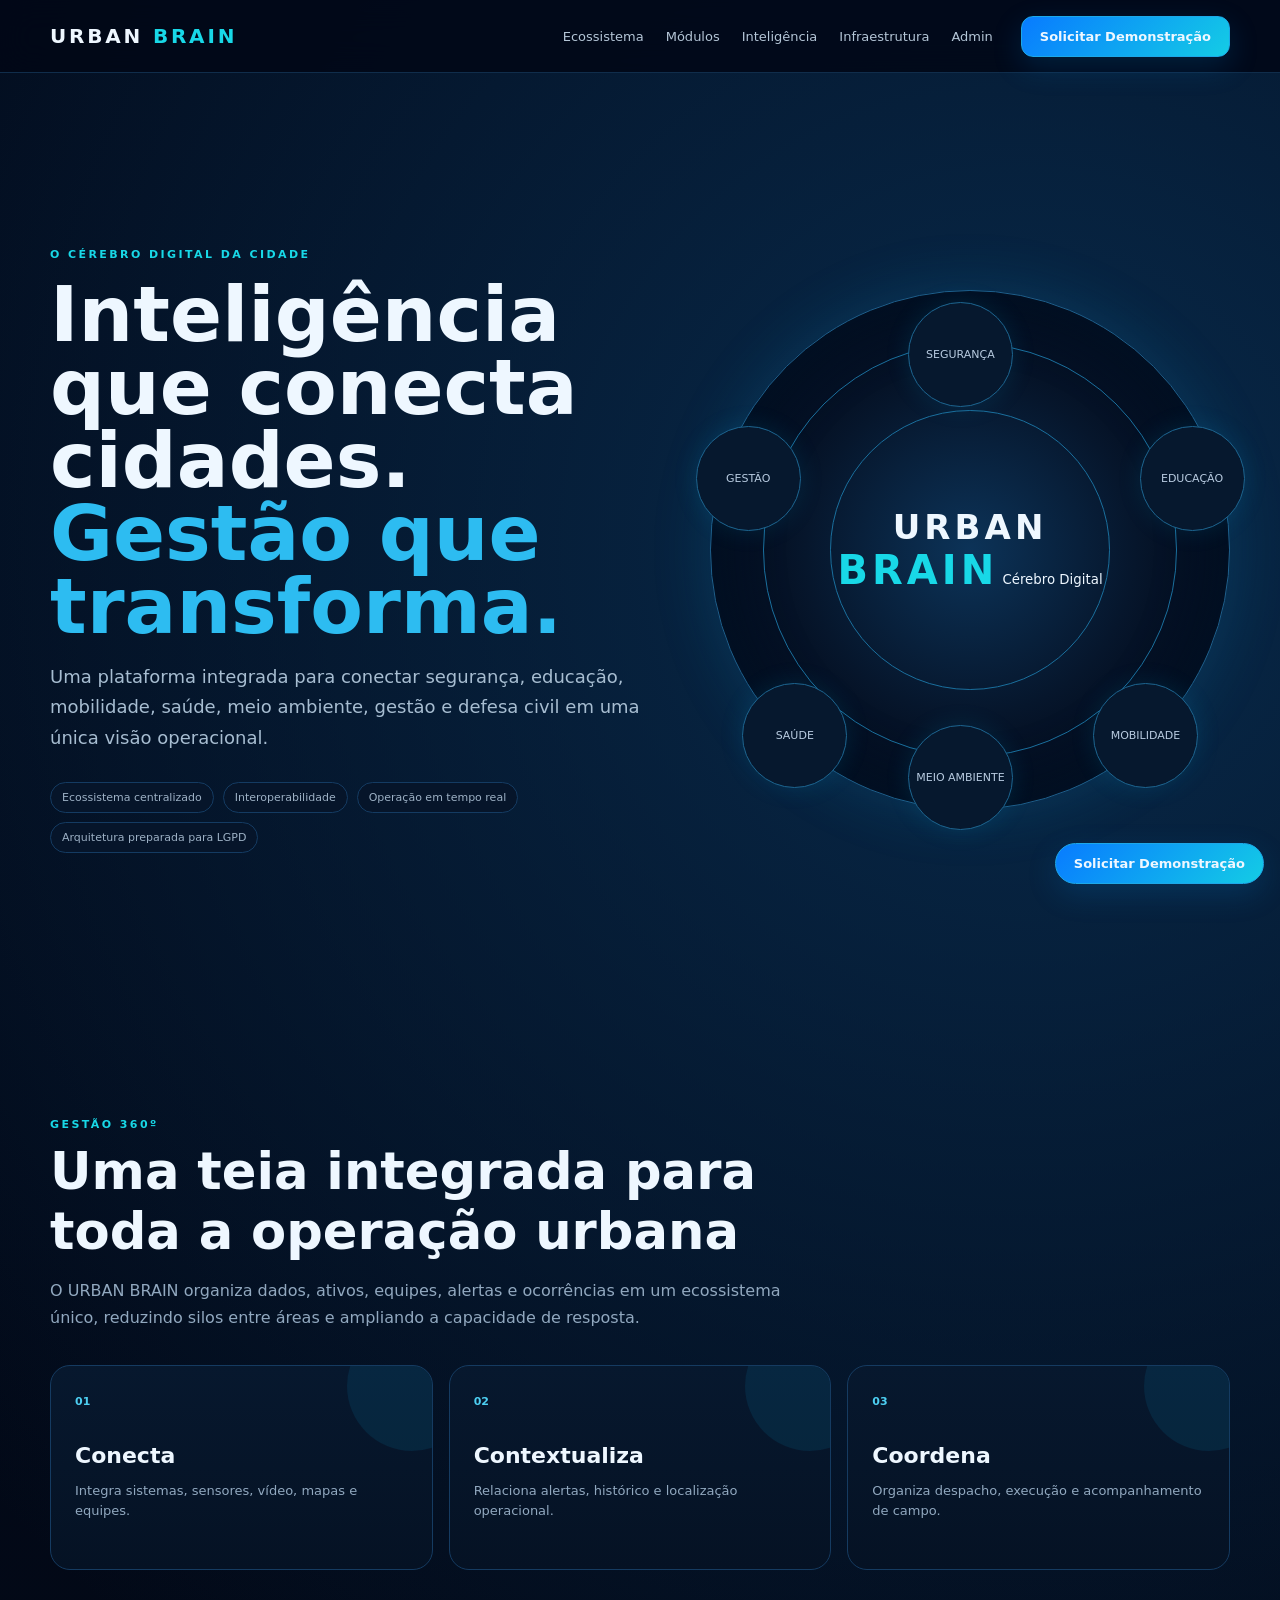
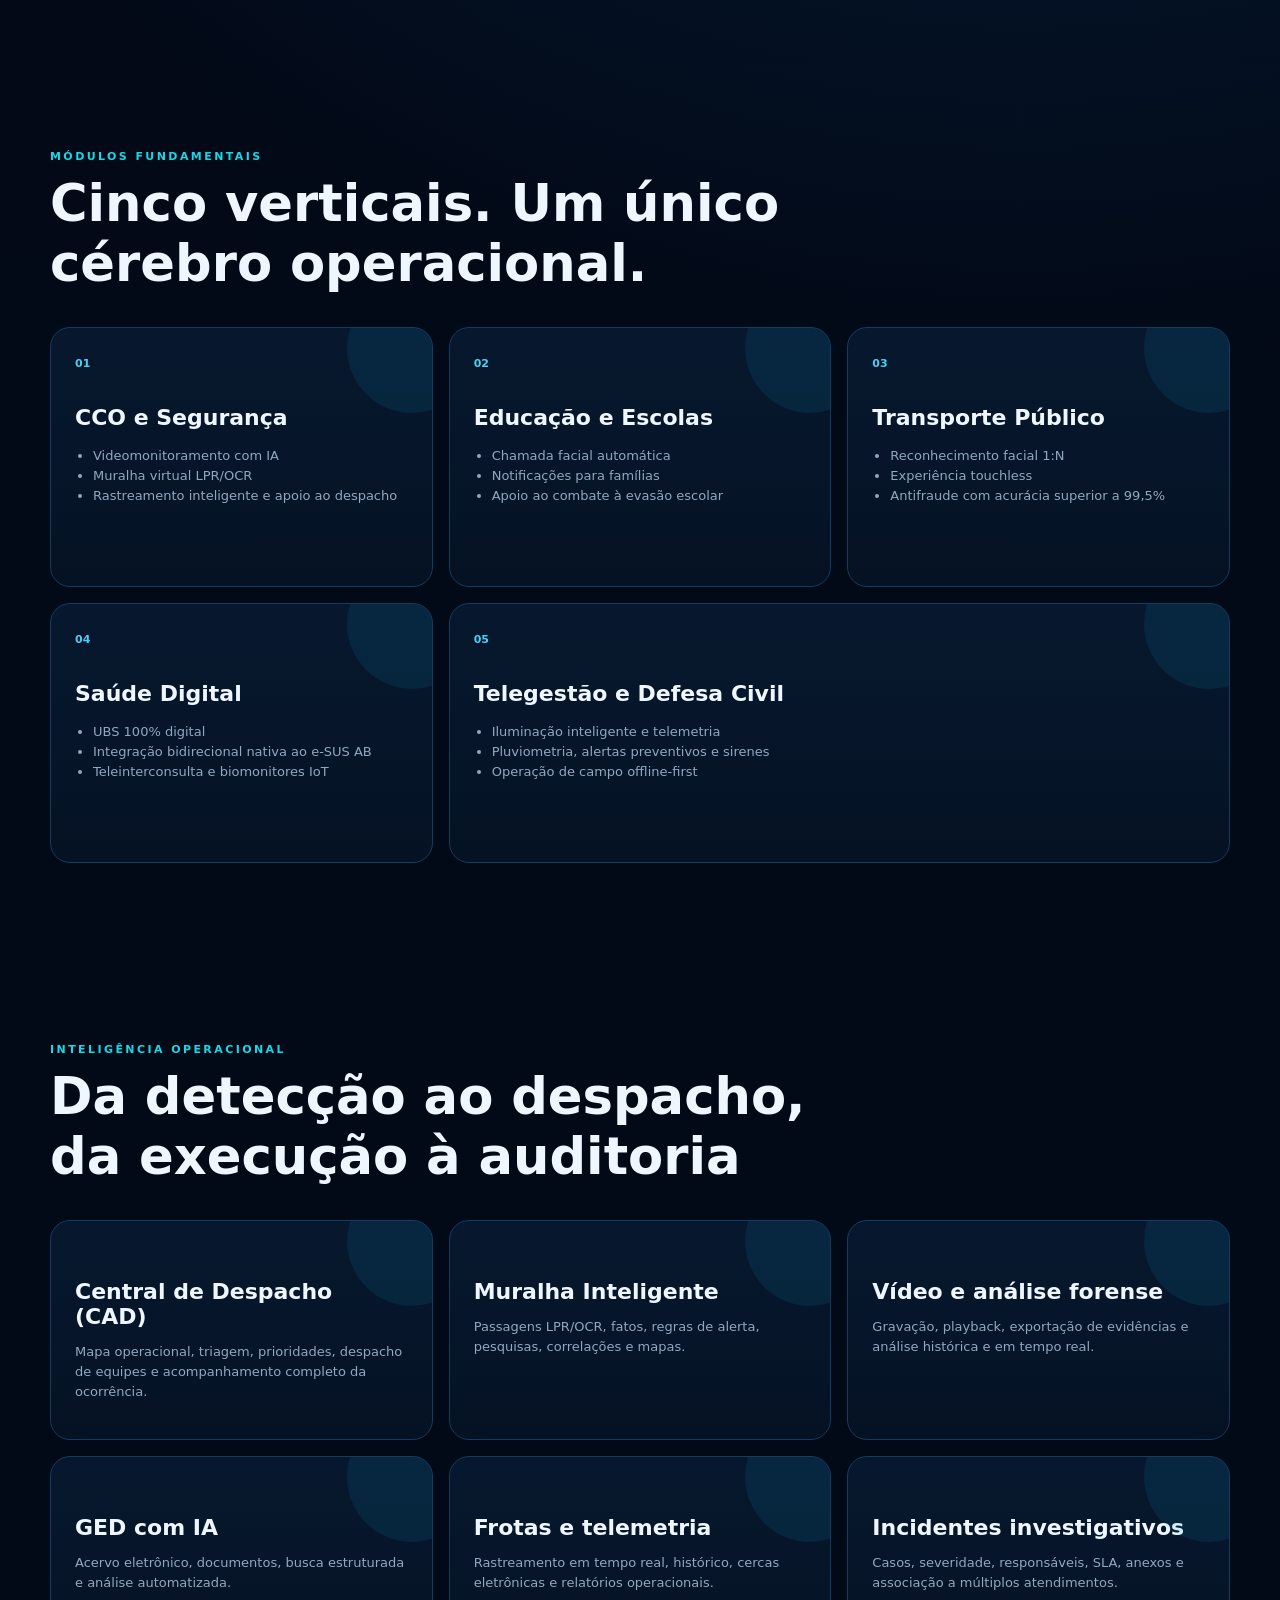
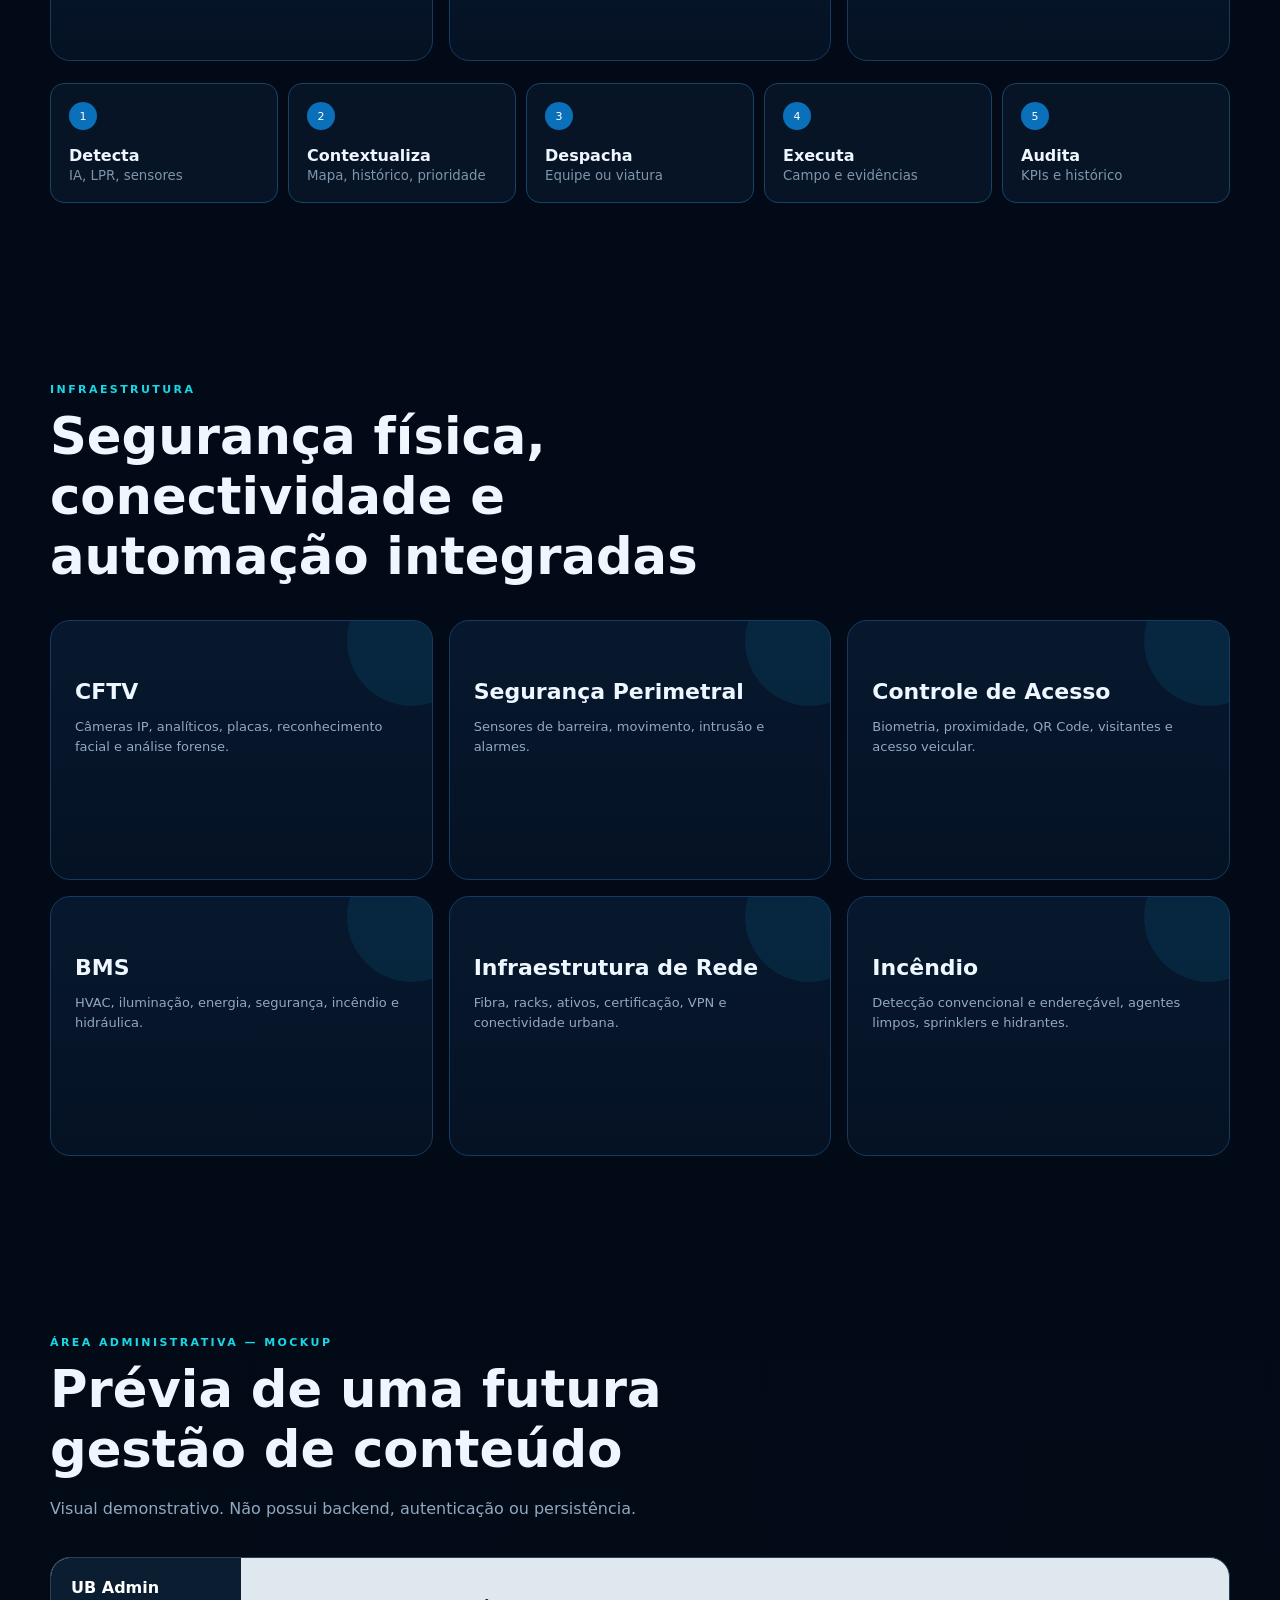
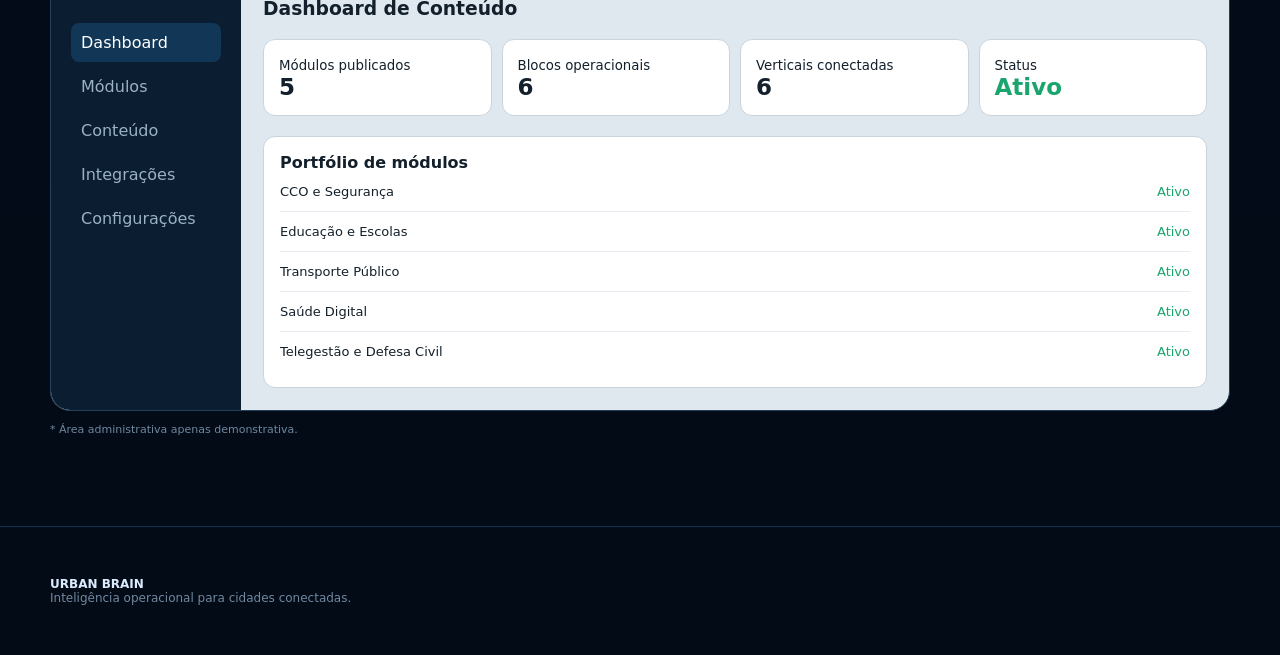
==== index.html @ 17bd0f85 "fix: publish URBAN BRAIN site entrypoint" ====
<!doctype html><html lang="pt-BR"><head><meta charset="utf-8"><meta name="viewport" content="width=device-width,initial-scale=1"><meta name="theme-color" content="#020817"><meta name="description" content="URBAN BRAIN — inteligência operacional para cidades conectadas."><title>URBAN BRAIN | O Cérebro Digital da Cidade</title><style>:root{--bg:#020817;--panel:#07162c;--line:#143b62;--text:#eef7ff;--muted:#91a8bf;--cyan:#18d8e7;--blue:#168cff;--green:#2bd29a;--purple:#9c6dff}*{box-sizing:border-box}html{scroll-behavior:smooth}body{margin:0;background:radial-gradient(circle at 80% 10%,#082a4b 0,transparent 28%),linear-gradient(#020817,#030b17);color:var(--text);font-family:Inter,system-ui,-apple-system,Segoe UI,Roboto,sans-serif}a{color:inherit;text-decoration:none}.wrap{width:min(1180px,calc(100% - 32px));margin:auto}.nav{position:sticky;top:0;z-index:20;backdrop-filter:blur(16px);background:#020817dd;border-bottom:1px solid #102d4b}.navin{height:72px;display:flex;align-items:center;gap:28px}.brand{font-weight:800;letter-spacing:.14em;font-size:20px}.brand b{color:var(--cyan)}nav{margin-left:auto;display:flex;gap:22px;font-size:13px;color:#b4c6d7}.cta{display:inline-flex;justify-content:center;align-items:center;border:1px solid #1da8e8;background:linear-gradient(135deg,#087bff,#14cce5);padding:12px 18px;border-radius:12px;font-weight:800;font-size:13px;box-shadow:0 10px 30px #067fd433}.hero{min-height:82vh;display:grid;grid-template-columns:1.08fr .92fr;gap:50px;align-items:center;padding:85px 0}.eyebrow{font-size:11px;letter-spacing:.22em;color:var(--cyan);font-weight:800}.hero h1{font-size:clamp(46px,6vw,78px);line-height:.95;margin:18px 0}.hero h1 span{display:block;color:#2dbcf1}.lead{font-size:18px;line-height:1.7;color:#a7bdd1;max-width:680px}.chips{display:flex;flex-wrap:wrap;gap:9px;margin-top:28px}.chips span{border:1px solid var(--line);background:#06152a;padding:8px 11px;border-radius:999px;font-size:11px;color:#9db1c5}.brain{position:relative;aspect-ratio:1;border:1px solid #1e608d;border-radius:50%;display:grid;place-items:center;background:radial-gradient(circle,#0c3358 0,#06162c 45%,#020817 70%);box-shadow:0 0 80px #0b7bc322 inset,0 0 60px #0e8ec233}.brain:before,.brain:after{content:"";position:absolute;border:1px solid #1a6f9d;border-radius:50%;inset:10%;animation:spin 18s linear infinite}.brain:after{inset:23%;animation-direction:reverse;animation-duration:11s}.core{text-align:center;z-index:2}.core strong{display:block;font-size:34px;letter-spacing:.12em}.core b{font-size:40px;color:var(--cyan);letter-spacing:.1em}.node{position:absolute;width:105px;height:105px;border-radius:50%;display:grid;place-items:center;text-align:center;border:1px solid #1d6590;background:#06182e;font-size:11px;color:#b8cbe0;box-shadow:0 0 24px #0ca8e322}.n1{top:2%;left:38%}.n2{right:-3%;top:26%}.n3{right:6%;bottom:4%}.n4{left:6%;bottom:4%}.n5{left:-3%;top:26%}.n6{left:38%;bottom:-4%}@keyframes spin{to{transform:rotate(360deg)}}section{padding:90px 0}.head{max-width:760px;margin-bottom:34px}.head h2{font-size:clamp(34px,4vw,52px);margin:10px 0 12px}.head p{color:var(--muted);line-height:1.7}.grid{display:grid;gap:16px}.mods{grid-template-columns:repeat(3,1fr)}.card{background:linear-gradient(180deg,#07182e,#051224);border:1px solid #153b61;border-radius:20px;padding:24px;min-height:260px;position:relative;overflow:hidden}.card:before{content:"";position:absolute;width:130px;height:130px;border-radius:50%;background:#0d9fd51d;right:-45px;top:-45px}.num{font-size:11px;color:#4dcff2;font-weight:800}.card h3{font-size:22px;margin:34px 0 10px}.card p,.card li{color:#91a8bf;line-height:1.55;font-size:13px}.card ul{padding-left:18px}.wide{grid-column:span 2}.ops{grid-template-columns:repeat(3,1fr)}.ops .card{min-height:205px}.flow{margin-top:22px;display:grid;grid-template-columns:repeat(5,1fr);gap:10px}.step{padding:18px;border:1px solid #174365;border-radius:14px;background:#061426}.step span{display:inline-grid;place-items:center;width:28px;height:28px;border-radius:50%;background:#0b70ba;color:white;font-size:11px}.step b{display:block;margin-top:16px}.step small{color:#7f95aa}.infra{grid-template-columns:repeat(3,1fr)}.admin{border:1px solid #24405a;background:#dfe8ef;color:#13202b;border-radius:20px;overflow:hidden;display:grid;grid-template-columns:190px 1fr;min-height:420px}.side{background:#0b1e31;color:#9bb1c4;padding:20px}.side strong{color:white;display:block;margin-bottom:26px}.side div{padding:10px;border-radius:8px;margin:5px 0}.side div:first-of-type{background:#123655;color:white}.dash{padding:22px}.stats{display:grid;grid-template-columns:repeat(4,1fr);gap:10px;margin:20px 0}.stat{background:white;border:1px solid #c8d4de;border-radius:12px;padding:15px}.stat b{font-size:23px;display:block}.table{background:white;border:1px solid #c8d4de;border-radius:12px;padding:16px}.row{display:grid;grid-template-columns:1fr auto;padding:12px 0;border-bottom:1px solid #e5ebf0;font-size:13px}.row:last-child{border:0}.status{color:#1ba56e}.foot{padding:50px 0;border-top:1px solid #12314e;color:#7188a0;font-size:12px}.foot strong{color:#dcecff}.float{position:fixed;right:16px;bottom:16px;z-index:30}.float.cta{border-radius:999px}.note{font-size:11px;color:#70889f;margin-top:12px}@media(max-width:900px){nav{display:none}.hero{grid-template-columns:1fr;padding-top:55px}.brain{max-width:620px;margin:auto}.mods,.ops,.infra{grid-template-columns:1fr 1fr}.flow{grid-template-columns:1fr}.admin{grid-template-columns:1fr}.side{display:none}.stats{grid-template-columns:1fr 1fr}}@media(max-width:620px){.navin>.cta{display:none}.hero h1{font-size:46px}.brain{transform:scale(.92)}.mods,.ops,.infra{grid-template-columns:1fr}.wide{grid-column:auto}.stats{grid-template-columns:1fr}.float{left:14px;right:14px}.float.cta{border-radius:12px}.n1,.n6{left:36%}}</style></head><body><header class="nav"><div class="wrap navin"><a class="brand" href="#inicio">URBAN <b>BRAIN</b></a><nav><a href="#ecossistema">Ecossistema</a><a href="#modulos">Módulos</a><a href="#operacao">Inteligência</a><a href="#infra">Infraestrutura</a><a href="#admin">Admin</a></nav><a class="cta" href="https://wa.me/5511986662944?text=Ol%C3%A1%21%20Gostaria%20de%20solicitar%20uma%20demonstra%C3%A7%C3%A3o%20do%20URBAN%20BRAIN." target="_blank" rel="noopener">Solicitar Demonstração</a></div></header><main><section id="inicio"><div class="wrap hero"><div><div class="eyebrow">O CÉREBRO DIGITAL DA CIDADE</div><h1>Inteligência que conecta cidades.<span>Gestão que transforma.</span></h1><p class="lead">Uma plataforma integrada para conectar segurança, educação, mobilidade, saúde, meio ambiente, gestão e defesa civil em uma única visão operacional.</p><div class="chips"><span>Ecossistema centralizado</span><span>Interoperabilidade</span><span>Operação em tempo real</span><span>Arquitetura preparada para LGPD</span></div></div><div class="brain"><div class="node n1">SEGURANÇA</div><div class="node n2">EDUCAÇÃO</div><div class="node n3">MOBILIDADE</div><div class="node n4">SAÚDE</div><div class="node n5">GESTÃO</div><div class="node n6">MEIO AMBIENTE</div><div class="core"><strong>URBAN</strong><b>BRAIN</b><small> Cérebro Digital</small></div></div></div></section><section id="ecossistema"><div class="wrap"><div class="head"><div class="eyebrow">GESTÃO 360º</div><h2>Uma teia integrada para toda a operação urbana</h2><p>O URBAN BRAIN organiza dados, ativos, equipes, alertas e ocorrências em um ecossistema único, reduzindo silos entre áreas e ampliando a capacidade de resposta.</p></div><div class="grid ops"><div class="card"><span class="num">01</span><h3>Conecta</h3><p>Integra sistemas, sensores, vídeo, mapas e equipes.</p></div><div class="card"><span class="num">02</span><h3>Contextualiza</h3><p>Relaciona alertas, histórico e localização operacional.</p></div><div class="card"><span class="num">03</span><h3>Coordena</h3><p>Organiza despacho, execução e acompanhamento de campo.</p></div></div></div></section><section id="modulos"><div class="wrap"><div class="head"><div class="eyebrow">MÓDULOS FUNDAMENTAIS</div><h2>Cinco verticais. Um único cérebro operacional.</h2></div><div class="grid mods"><article class="card"><span class="num">01</span><h3>CCO e Segurança</h3><ul><li>Videomonitoramento com IA</li><li>Muralha virtual LPR/OCR</li><li>Rastreamento inteligente e apoio ao despacho</li></ul></article><article class="card"><span class="num">02</span><h3>Educação e Escolas</h3><ul><li>Chamada facial automática</li><li>Notificações para famílias</li><li>Apoio ao combate à evasão escolar</li></ul></article><article class="card"><span class="num">03</span><h3>Transporte Público</h3><ul><li>Reconhecimento facial 1:N</li><li>Experiência touchless</li><li>Antifraude com acurácia superior a 99,5%</li></ul></article><article class="card"><span class="num">04</span><h3>Saúde Digital</h3><ul><li>UBS 100% digital</li><li>Integração bidirecional nativa ao e-SUS AB</li><li>Teleinterconsulta e biomonitores IoT</li></ul></article><article class="card wide"><span class="num">05</span><h3>Telegestão e Defesa Civil</h3><ul><li>Iluminação inteligente e telemetria</li><li>Pluviometria, alertas preventivos e sirenes</li><li>Operação de campo offline-first</li></ul></article></div></div></section><section id="operacao"><div class="wrap"><div class="head"><div class="eyebrow">INTELIGÊNCIA OPERACIONAL</div><h2>Da detecção ao despacho, da execução à auditoria</h2></div><div class="grid ops"><div class="card"><h3>Central de Despacho (CAD)</h3><p>Mapa operacional, triagem, prioridades, despacho de equipes e acompanhamento completo da ocorrência.</p></div><div class="card"><h3>Muralha Inteligente</h3><p>Passagens LPR/OCR, fatos, regras de alerta, pesquisas, correlações e mapas.</p></div><div class="card"><h3>Vídeo e análise forense</h3><p>Gravação, playback, exportação de evidências e análise histórica e em tempo real.</p></div><div class="card"><h3>GED com IA</h3><p>Acervo eletrônico, documentos, busca estruturada e análise automatizada.</p></div><div class="card"><h3>Frotas e telemetria</h3><p>Rastreamento em tempo real, histórico, cercas eletrônicas e relatórios operacionais.</p></div><div class="card"><h3>Incidentes investigativos</h3><p>Casos, severidade, responsáveis, SLA, anexos e associação a múltiplos atendimentos.</p></div></div><div class="flow"><div class="step"><span>1</span><b>Detecta</b><small>IA, LPR, sensores</small></div><div class="step"><span>2</span><b>Contextualiza</b><small>Mapa, histórico, prioridade</small></div><div class="step"><span>3</span><b>Despacha</b><small>Equipe ou viatura</small></div><div class="step"><span>4</span><b>Executa</b><small>Campo e evidências</small></div><div class="step"><span>5</span><b>Audita</b><small>KPIs e histórico</small></div></div></div></section><section id="infra"><div class="wrap"><div class="head"><div class="eyebrow">INFRAESTRUTURA</div><h2>Segurança física, conectividade e automação integradas</h2></div><div class="grid infra"><div class="card"><h3>CFTV</h3><p>Câmeras IP, analíticos, placas, reconhecimento facial e análise forense.</p></div><div class="card"><h3>Segurança Perimetral</h3><p>Sensores de barreira, movimento, intrusão e alarmes.</p></div><div class="card"><h3>Controle de Acesso</h3><p>Biometria, proximidade, QR Code, visitantes e acesso veicular.</p></div><div class="card"><h3>BMS</h3><p>HVAC, iluminação, energia, segurança, incêndio e hidráulica.</p></div><div class="card"><h3>Infraestrutura de Rede</h3><p>Fibra, racks, ativos, certificação, VPN e conectividade urbana.</p></div><div class="card"><h3>Incêndio</h3><p>Detecção convencional e endereçável, agentes limpos, sprinklers e hidrantes.</p></div></div></div></section><section id="admin"><div class="wrap"><div class="head"><div class="eyebrow">ÁREA ADMINISTRATIVA — MOCKUP</div><h2>Prévia de uma futura gestão de conteúdo</h2><p>Visual demonstrativo. Não possui backend, autenticação ou persistência.</p></div><div class="admin"><aside class="side"><strong>UB Admin</strong><div>Dashboard</div><div>Módulos</div><div>Conteúdo</div><div>Integrações</div><div>Configurações</div></aside><div class="dash"><h3>Dashboard de Conteúdo</h3><div class="stats"><div class="stat"><small>Módulos publicados</small><b>5</b></div><div class="stat"><small>Blocos operacionais</small><b>6</b></div><div class="stat"><small>Verticais conectadas</small><b>6</b></div><div class="stat"><small>Status</small><b class="status">Ativo</b></div></div><div class="table"><strong>Portfólio de módulos</strong><div class="row"><span>CCO e Segurança</span><span class="status">Ativo</span></div><div class="row"><span>Educação e Escolas</span><span class="status">Ativo</span></div><div class="row"><span>Transporte Público</span><span class="status">Ativo</span></div><div class="row"><span>Saúde Digital</span><span class="status">Ativo</span></div><div class="row"><span>Telegestão e Defesa Civil</span><span class="status">Ativo</span></div></div></div></div><div class="note">* Área administrativa apenas demonstrativa.</div></div></section></main><footer class="foot"><div class="wrap"><strong>URBAN BRAIN</strong><br>Inteligência operacional para cidades conectadas.</div></footer><a class="cta float" href="https://wa.me/5511986662944?text=Ol%C3%A1%21%20Gostaria%20de%20solicitar%20uma%20demonstra%C3%A7%C3%A3o%20do%20URBAN%20BRAIN." target="_blank" rel="noopener">Solicitar Demonstração</a></body></html>
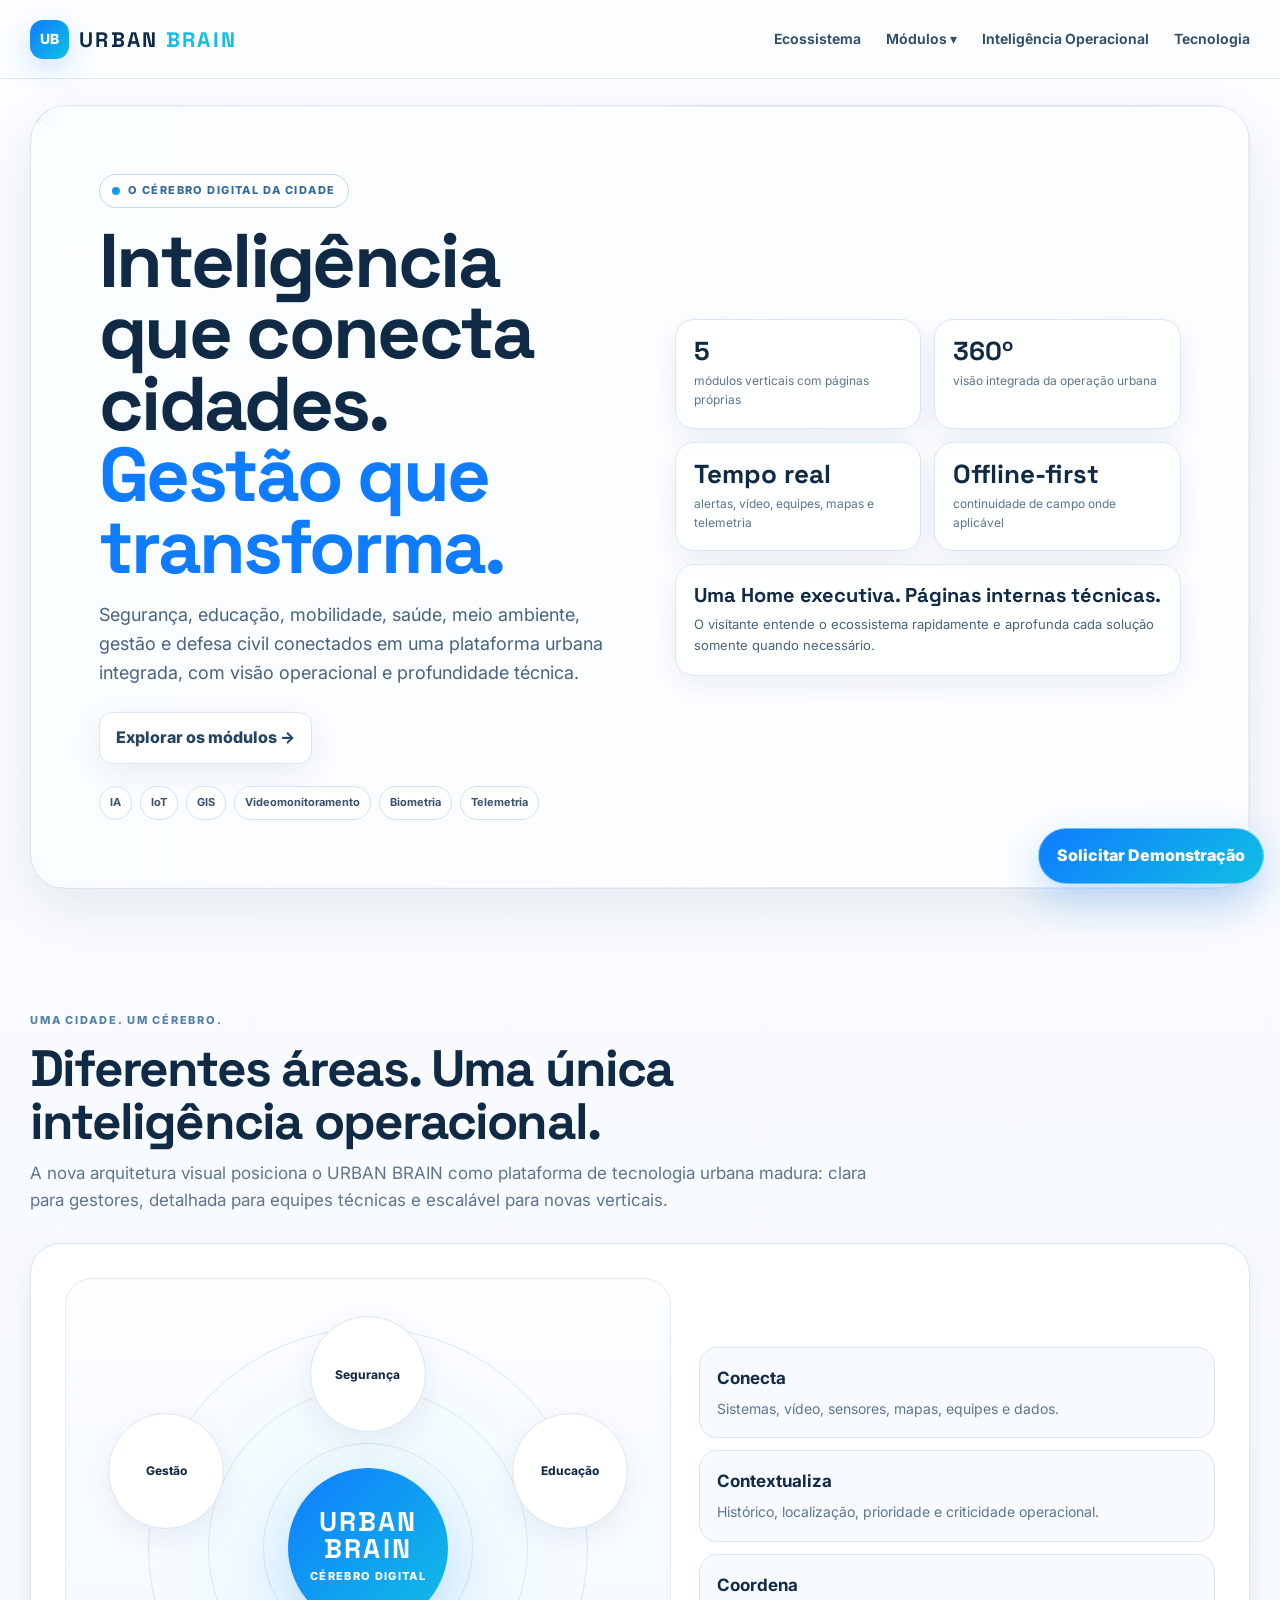
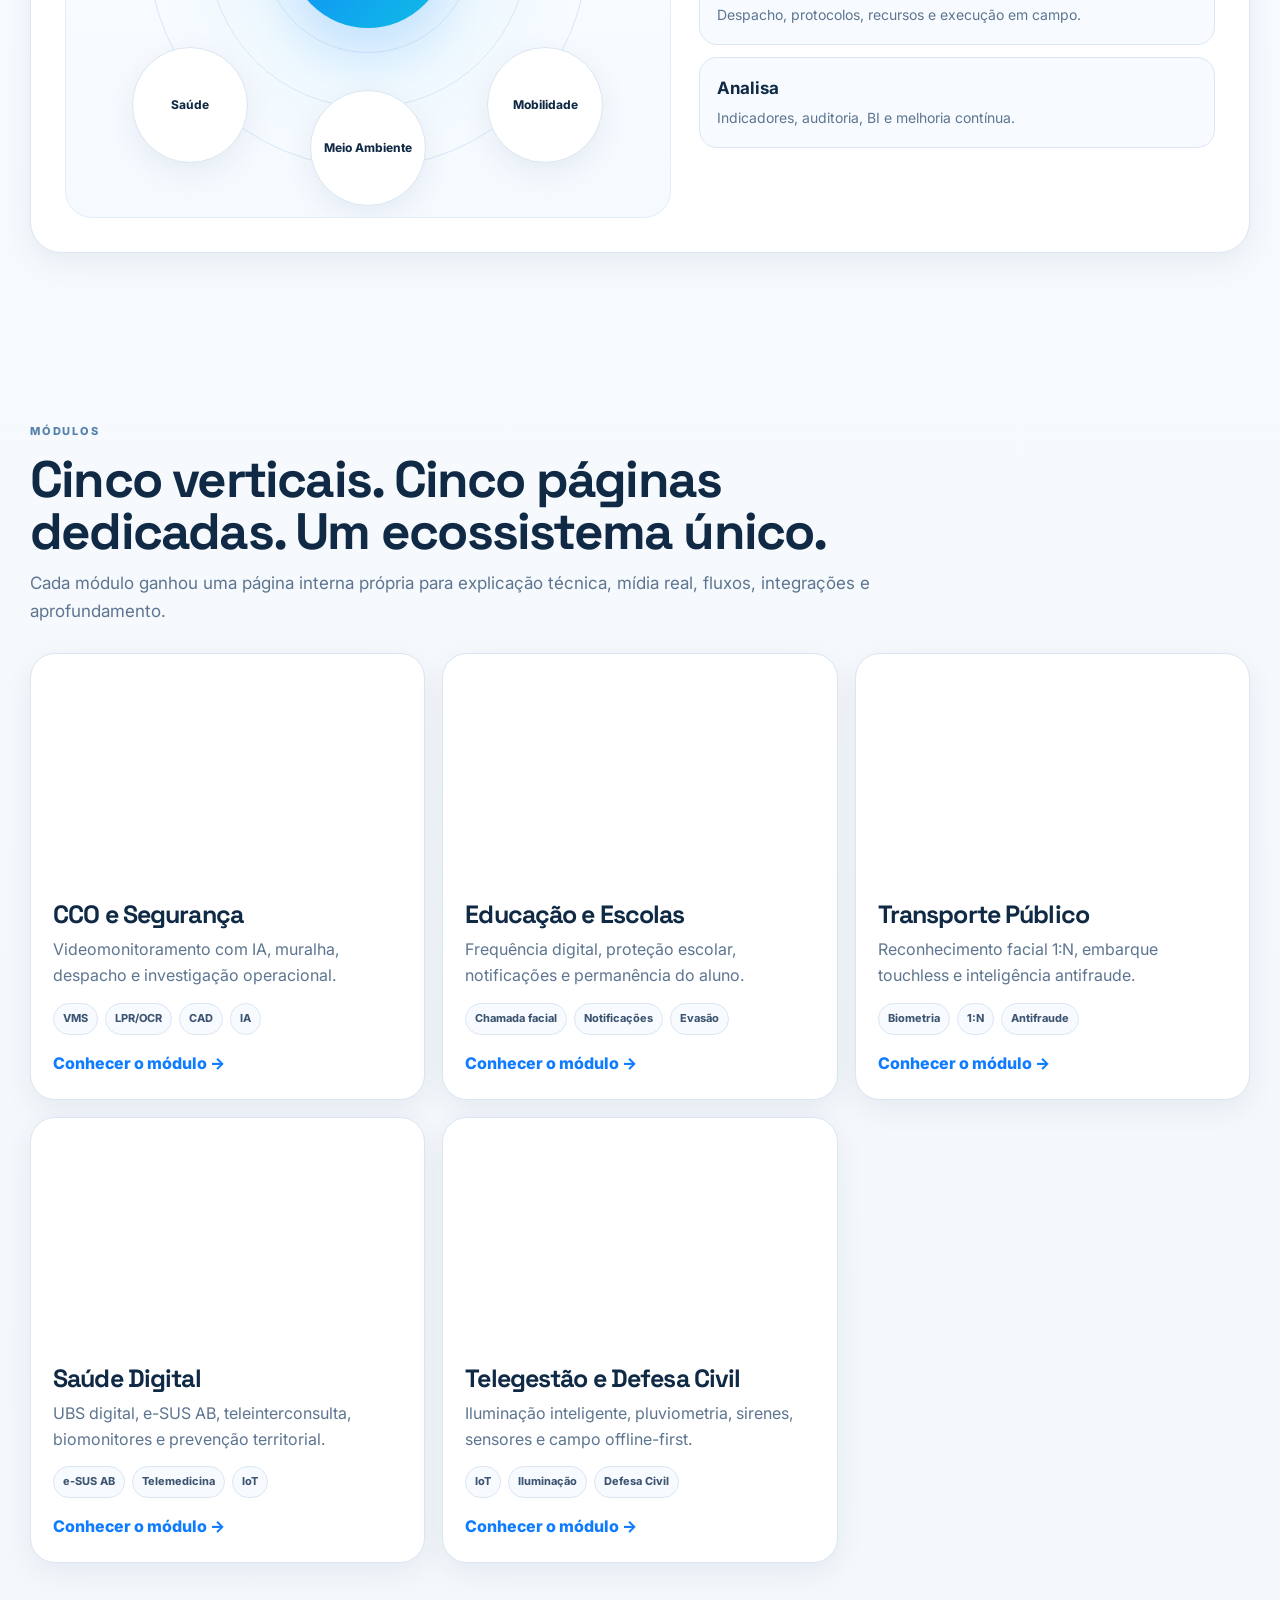
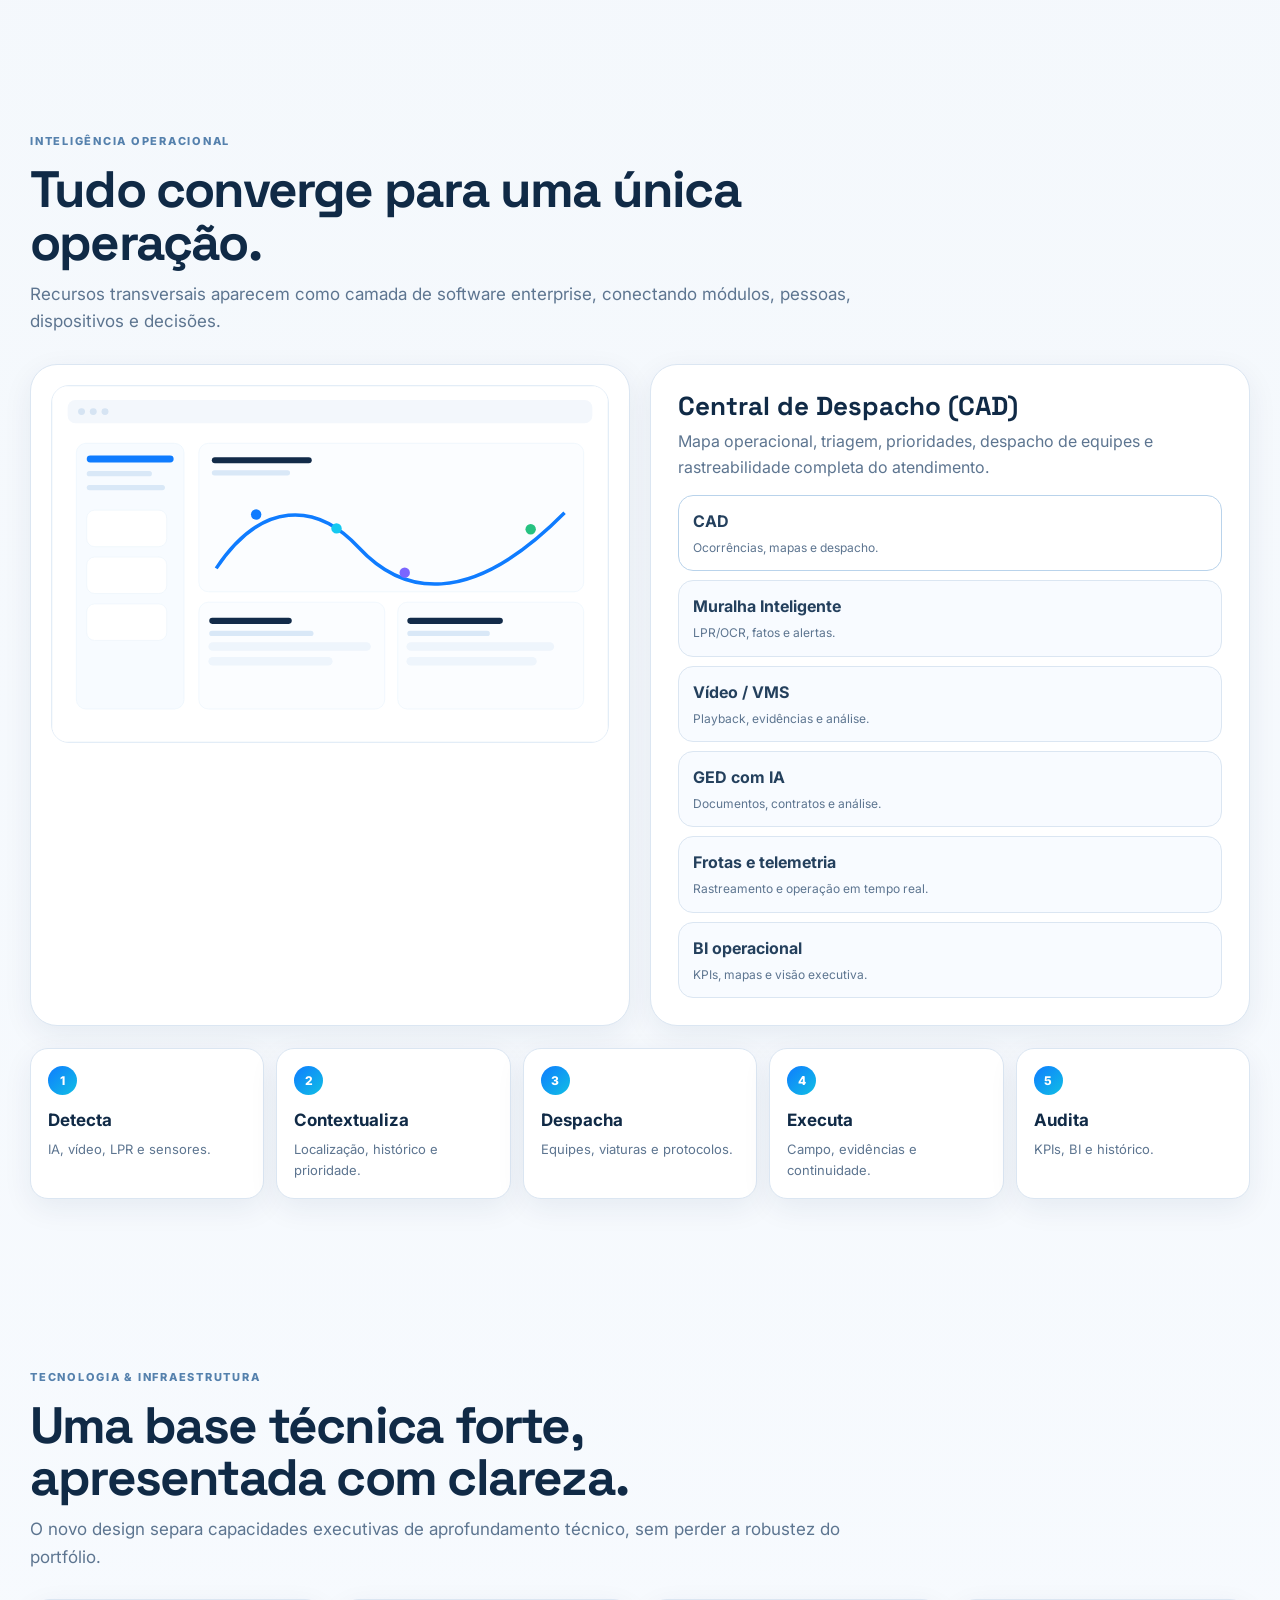
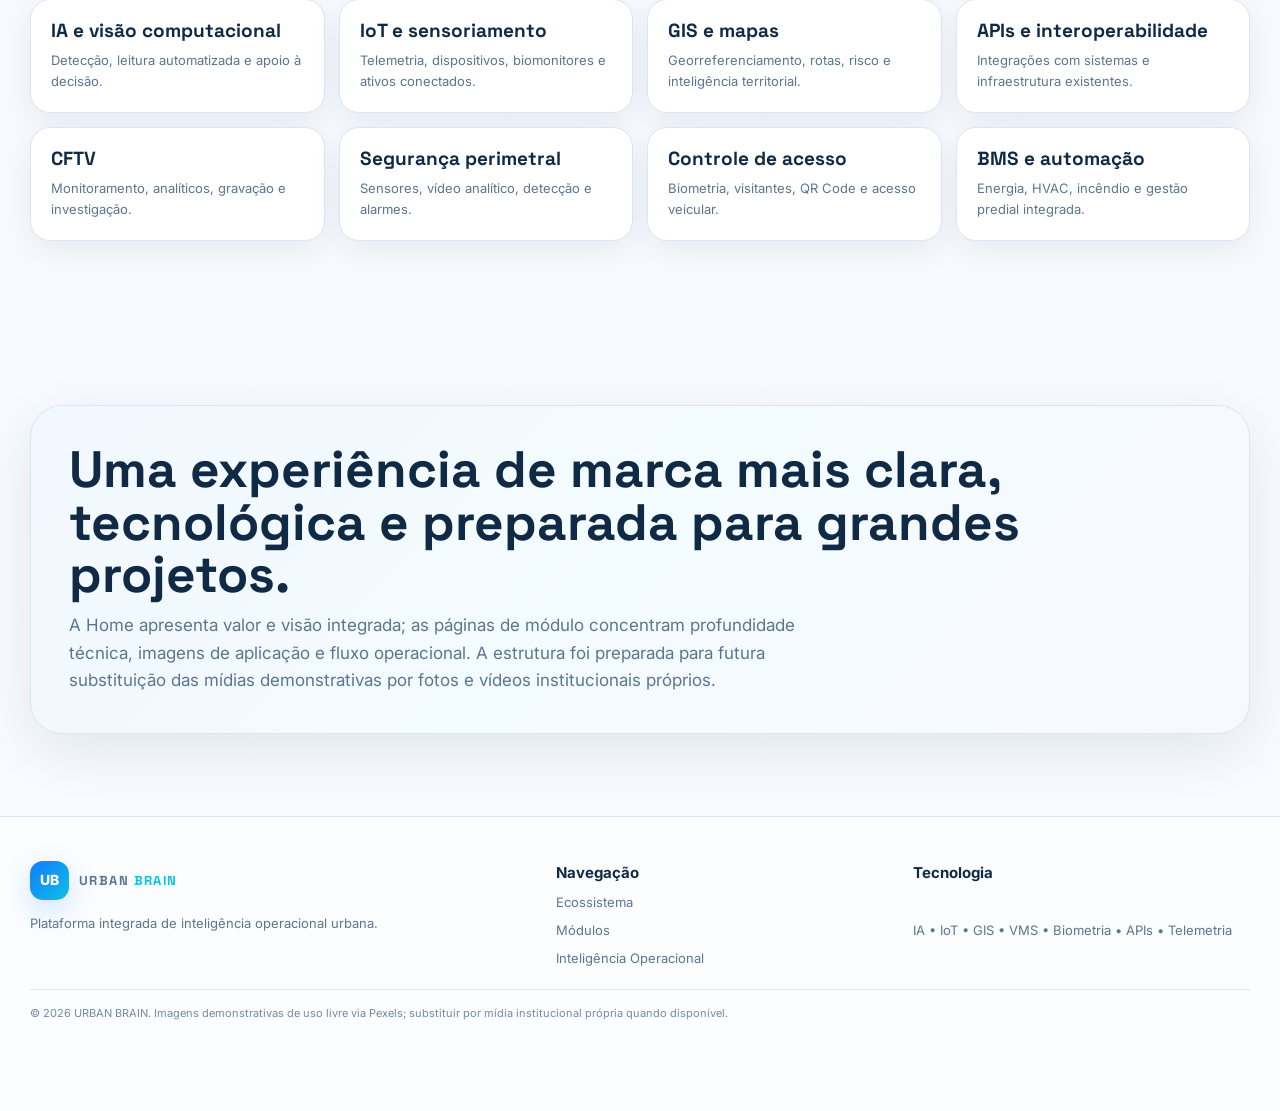
==== commit a5acc8ec: "feat: publish final URBAN BRAIN light redesign" ====
--- a/index.html
+++ b/index.html
@@ -1 +1,50 @@
-<!doctype html><html lang="pt-BR"><head><meta charset="utf-8"><meta name="viewport" content="width=device-width,initial-scale=1"><meta name="theme-color" content="#020817"><meta name="description" content="URBAN BRAIN — inteligência operacional para cidades conectadas."><title>URBAN BRAIN | O Cérebro Digital da Cidade</title><style>:root{--bg:#020817;--panel:#07162c;--line:#143b62;--text:#eef7ff;--muted:#91a8bf;--cyan:#18d8e7;--blue:#168cff;--green:#2bd29a;--purple:#9c6dff}*{box-sizing:border-box}html{scroll-behavior:smooth}body{margin:0;background:radial-gradient(circle at 80% 10%,#082a4b 0,transparent 28%),linear-gradient(#020817,#030b17);color:var(--text);font-family:Inter,system-ui,-apple-system,Segoe UI,Roboto,sans-serif}a{color:inherit;text-decoration:none}.wrap{width:min(1180px,calc(100% - 32px));margin:auto}.nav{position:sticky;top:0;z-index:20;backdrop-filter:blur(16px);background:#020817dd;border-bottom:1px solid #102d4b}.navin{height:72px;display:flex;align-items:center;gap:28px}.brand{font-weight:800;letter-spacing:.14em;font-size:20px}.brand b{color:var(--cyan)}nav{margin-left:auto;display:flex;gap:22px;font-size:13px;color:#b4c6d7}.cta{display:inline-flex;justify-content:center;align-items:center;border:1px solid #1da8e8;background:linear-gradient(135deg,#087bff,#14cce5);padding:12px 18px;border-radius:12px;font-weight:800;font-size:13px;box-shadow:0 10px 30px #067fd433}.hero{min-height:82vh;display:grid;grid-template-columns:1.08fr .92fr;gap:50px;align-items:center;padding:85px 0}.eyebrow{font-size:11px;letter-spacing:.22em;color:var(--cyan);font-weight:800}.hero h1{font-size:clamp(46px,6vw,78px);line-height:.95;margin:18px 0}.hero h1 span{display:block;color:#2dbcf1}.lead{font-size:18px;line-height:1.7;color:#a7bdd1;max-width:680px}.chips{display:flex;flex-wrap:wrap;gap:9px;margin-top:28px}.chips span{border:1px solid var(--line);background:#06152a;padding:8px 11px;border-radius:999px;font-size:11px;color:#9db1c5}.brain{position:relative;aspect-ratio:1;border:1px solid #1e608d;border-radius:50%;display:grid;place-items:center;background:radial-gradient(circle,#0c3358 0,#06162c 45%,#020817 70%);box-shadow:0 0 80px #0b7bc322 inset,0 0 60px #0e8ec233}.brain:before,.brain:after{content:"";position:absolute;border:1px solid #1a6f9d;border-radius:50%;inset:10%;animation:spin 18s linear infinite}.brain:after{inset:23%;animation-direction:reverse;animation-duration:11s}.core{text-align:center;z-index:2}.core strong{display:block;font-size:34px;letter-spacing:.12em}.core b{font-size:40px;color:var(--cyan);letter-spacing:.1em}.node{position:absolute;width:105px;height:105px;border-radius:50%;display:grid;place-items:center;text-align:center;border:1px solid #1d6590;background:#06182e;font-size:11px;color:#b8cbe0;box-shadow:0 0 24px #0ca8e322}.n1{top:2%;left:38%}.n2{right:-3%;top:26%}.n3{right:6%;bottom:4%}.n4{left:6%;bottom:4%}.n5{left:-3%;top:26%}.n6{left:38%;bottom:-4%}@keyframes spin{to{transform:rotate(360deg)}}section{padding:90px 0}.head{max-width:760px;margin-bottom:34px}.head h2{font-size:clamp(34px,4vw,52px);margin:10px 0 12px}.head p{color:var(--muted);line-height:1.7}.grid{display:grid;gap:16px}.mods{grid-template-columns:repeat(3,1fr)}.card{background:linear-gradient(180deg,#07182e,#051224);border:1px solid #153b61;border-radius:20px;padding:24px;min-height:260px;position:relative;overflow:hidden}.card:before{content:"";position:absolute;width:130px;height:130px;border-radius:50%;background:#0d9fd51d;right:-45px;top:-45px}.num{font-size:11px;color:#4dcff2;font-weight:800}.card h3{font-size:22px;margin:34px 0 10px}.card p,.card li{color:#91a8bf;line-height:1.55;font-size:13px}.card ul{padding-left:18px}.wide{grid-column:span 2}.ops{grid-template-columns:repeat(3,1fr)}.ops .card{min-height:205px}.flow{margin-top:22px;display:grid;grid-template-columns:repeat(5,1fr);gap:10px}.step{padding:18px;border:1px solid #174365;border-radius:14px;background:#061426}.step span{display:inline-grid;place-items:center;width:28px;height:28px;border-radius:50%;background:#0b70ba;color:white;font-size:11px}.step b{display:block;margin-top:16px}.step small{color:#7f95aa}.infra{grid-template-columns:repeat(3,1fr)}.admin{border:1px solid #24405a;background:#dfe8ef;color:#13202b;border-radius:20px;overflow:hidden;display:grid;grid-template-columns:190px 1fr;min-height:420px}.side{background:#0b1e31;color:#9bb1c4;padding:20px}.side strong{color:white;display:block;margin-bottom:26px}.side div{padding:10px;border-radius:8px;margin:5px 0}.side div:first-of-type{background:#123655;color:white}.dash{padding:22px}.stats{display:grid;grid-template-columns:repeat(4,1fr);gap:10px;margin:20px 0}.stat{background:white;border:1px solid #c8d4de;border-radius:12px;padding:15px}.stat b{font-size:23px;display:block}.table{background:white;border:1px solid #c8d4de;border-radius:12px;padding:16px}.row{display:grid;grid-template-columns:1fr auto;padding:12px 0;border-bottom:1px solid #e5ebf0;font-size:13px}.row:last-child{border:0}.status{color:#1ba56e}.foot{padding:50px 0;border-top:1px solid #12314e;color:#7188a0;font-size:12px}.foot strong{color:#dcecff}.float{position:fixed;right:16px;bottom:16px;z-index:30}.float.cta{border-radius:999px}.note{font-size:11px;color:#70889f;margin-top:12px}@media(max-width:900px){nav{display:none}.hero{grid-template-columns:1fr;padding-top:55px}.brain{max-width:620px;margin:auto}.mods,.ops,.infra{grid-template-columns:1fr 1fr}.flow{grid-template-columns:1fr}.admin{grid-template-columns:1fr}.side{display:none}.stats{grid-template-columns:1fr 1fr}}@media(max-width:620px){.navin>.cta{display:none}.hero h1{font-size:46px}.brain{transform:scale(.92)}.mods,.ops,.infra{grid-template-columns:1fr}.wide{grid-column:auto}.stats{grid-template-columns:1fr}.float{left:14px;right:14px}.float.cta{border-radius:12px}.n1,.n6{left:36%}}</style></head><body><header class="nav"><div class="wrap navin"><a class="brand" href="#inicio">URBAN <b>BRAIN</b></a><nav><a href="#ecossistema">Ecossistema</a><a href="#modulos">Módulos</a><a href="#operacao">Inteligência</a><a href="#infra">Infraestrutura</a><a href="#admin">Admin</a></nav><a class="cta" href="https://wa.me/5511986662944?text=Ol%C3%A1%21%20Gostaria%20de%20solicitar%20uma%20demonstra%C3%A7%C3%A3o%20do%20URBAN%20BRAIN." target="_blank" rel="noopener">Solicitar Demonstração</a></div></header><main><section id="inicio"><div class="wrap hero"><div><div class="eyebrow">O CÉREBRO DIGITAL DA CIDADE</div><h1>Inteligência que conecta cidades.<span>Gestão que transforma.</span></h1><p class="lead">Uma plataforma integrada para conectar segurança, educação, mobilidade, saúde, meio ambiente, gestão e defesa civil em uma única visão operacional.</p><div class="chips"><span>Ecossistema centralizado</span><span>Interoperabilidade</span><span>Operação em tempo real</span><span>Arquitetura preparada para LGPD</span></div></div><div class="brain"><div class="node n1">SEGURANÇA</div><div class="node n2">EDUCAÇÃO</div><div class="node n3">MOBILIDADE</div><div class="node n4">SAÚDE</div><div class="node n5">GESTÃO</div><div class="node n6">MEIO AMBIENTE</div><div class="core"><strong>URBAN</strong><b>BRAIN</b><small> Cérebro Digital</small></div></div></div></section><section id="ecossistema"><div class="wrap"><div class="head"><div class="eyebrow">GESTÃO 360º</div><h2>Uma teia integrada para toda a operação urbana</h2><p>O URBAN BRAIN organiza dados, ativos, equipes, alertas e ocorrências em um ecossistema único, reduzindo silos entre áreas e ampliando a capacidade de resposta.</p></div><div class="grid ops"><div class="card"><span class="num">01</span><h3>Conecta</h3><p>Integra sistemas, sensores, vídeo, mapas e equipes.</p></div><div class="card"><span class="num">02</span><h3>Contextualiza</h3><p>Relaciona alertas, histórico e localização operacional.</p></div><div class="card"><span class="num">03</span><h3>Coordena</h3><p>Organiza despacho, execução e acompanhamento de campo.</p></div></div></div></section><section id="modulos"><div class="wrap"><div class="head"><div class="eyebrow">MÓDULOS FUNDAMENTAIS</div><h2>Cinco verticais. Um único cérebro operacional.</h2></div><div class="grid mods"><article class="card"><span class="num">01</span><h3>CCO e Segurança</h3><ul><li>Videomonitoramento com IA</li><li>Muralha virtual LPR/OCR</li><li>Rastreamento inteligente e apoio ao despacho</li></ul></article><article class="card"><span class="num">02</span><h3>Educação e Escolas</h3><ul><li>Chamada facial automática</li><li>Notificações para famílias</li><li>Apoio ao combate à evasão escolar</li></ul></article><article class="card"><span class="num">03</span><h3>Transporte Público</h3><ul><li>Reconhecimento facial 1:N</li><li>Experiência touchless</li><li>Antifraude com acurácia superior a 99,5%</li></ul></article><article class="card"><span class="num">04</span><h3>Saúde Digital</h3><ul><li>UBS 100% digital</li><li>Integração bidirecional nativa ao e-SUS AB</li><li>Teleinterconsulta e biomonitores IoT</li></ul></article><article class="card wide"><span class="num">05</span><h3>Telegestão e Defesa Civil</h3><ul><li>Iluminação inteligente e telemetria</li><li>Pluviometria, alertas preventivos e sirenes</li><li>Operação de campo offline-first</li></ul></article></div></div></section><section id="operacao"><div class="wrap"><div class="head"><div class="eyebrow">INTELIGÊNCIA OPERACIONAL</div><h2>Da detecção ao despacho, da execução à auditoria</h2></div><div class="grid ops"><div class="card"><h3>Central de Despacho (CAD)</h3><p>Mapa operacional, triagem, prioridades, despacho de equipes e acompanhamento completo da ocorrência.</p></div><div class="card"><h3>Muralha Inteligente</h3><p>Passagens LPR/OCR, fatos, regras de alerta, pesquisas, correlações e mapas.</p></div><div class="card"><h3>Vídeo e análise forense</h3><p>Gravação, playback, exportação de evidências e análise histórica e em tempo real.</p></div><div class="card"><h3>GED com IA</h3><p>Acervo eletrônico, documentos, busca estruturada e análise automatizada.</p></div><div class="card"><h3>Frotas e telemetria</h3><p>Rastreamento em tempo real, histórico, cercas eletrônicas e relatórios operacionais.</p></div><div class="card"><h3>Incidentes investigativos</h3><p>Casos, severidade, responsáveis, SLA, anexos e associação a múltiplos atendimentos.</p></div></div><div class="flow"><div class="step"><span>1</span><b>Detecta</b><small>IA, LPR, sensores</small></div><div class="step"><span>2</span><b>Contextualiza</b><small>Mapa, histórico, prioridade</small></div><div class="step"><span>3</span><b>Despacha</b><small>Equipe ou viatura</small></div><div class="step"><span>4</span><b>Executa</b><small>Campo e evidências</small></div><div class="step"><span>5</span><b>Audita</b><small>KPIs e histórico</small></div></div></div></section><section id="infra"><div class="wrap"><div class="head"><div class="eyebrow">INFRAESTRUTURA</div><h2>Segurança física, conectividade e automação integradas</h2></div><div class="grid infra"><div class="card"><h3>CFTV</h3><p>Câmeras IP, analíticos, placas, reconhecimento facial e análise forense.</p></div><div class="card"><h3>Segurança Perimetral</h3><p>Sensores de barreira, movimento, intrusão e alarmes.</p></div><div class="card"><h3>Controle de Acesso</h3><p>Biometria, proximidade, QR Code, visitantes e acesso veicular.</p></div><div class="card"><h3>BMS</h3><p>HVAC, iluminação, energia, segurança, incêndio e hidráulica.</p></div><div class="card"><h3>Infraestrutura de Rede</h3><p>Fibra, racks, ativos, certificação, VPN e conectividade urbana.</p></div><div class="card"><h3>Incêndio</h3><p>Detecção convencional e endereçável, agentes limpos, sprinklers e hidrantes.</p></div></div></div></section><section id="admin"><div class="wrap"><div class="head"><div class="eyebrow">ÁREA ADMINISTRATIVA — MOCKUP</div><h2>Prévia de uma futura gestão de conteúdo</h2><p>Visual demonstrativo. Não possui backend, autenticação ou persistência.</p></div><div class="admin"><aside class="side"><strong>UB Admin</strong><div>Dashboard</div><div>Módulos</div><div>Conteúdo</div><div>Integrações</div><div>Configurações</div></aside><div class="dash"><h3>Dashboard de Conteúdo</h3><div class="stats"><div class="stat"><small>Módulos publicados</small><b>5</b></div><div class="stat"><small>Blocos operacionais</small><b>6</b></div><div class="stat"><small>Verticais conectadas</small><b>6</b></div><div class="stat"><small>Status</small><b class="status">Ativo</b></div></div><div class="table"><strong>Portfólio de módulos</strong><div class="row"><span>CCO e Segurança</span><span class="status">Ativo</span></div><div class="row"><span>Educação e Escolas</span><span class="status">Ativo</span></div><div class="row"><span>Transporte Público</span><span class="status">Ativo</span></div><div class="row"><span>Saúde Digital</span><span class="status">Ativo</span></div><div class="row"><span>Telegestão e Defesa Civil</span><span class="status">Ativo</span></div></div></div></div><div class="note">* Área administrativa apenas demonstrativa.</div></div></section></main><footer class="foot"><div class="wrap"><strong>URBAN BRAIN</strong><br>Inteligência operacional para cidades conectadas.</div></footer><a class="cta float" href="https://wa.me/5511986662944?text=Ol%C3%A1%21%20Gostaria%20de%20solicitar%20uma%20demonstra%C3%A7%C3%A3o%20do%20URBAN%20BRAIN." target="_blank" rel="noopener">Solicitar Demonstração</a></body></html>+<!doctype html><html lang="pt-BR"><head><meta charset="utf-8"><meta name="viewport" content="width=device-width,initial-scale=1">
+<title>URBAN BRAIN | O Cérebro Digital da Cidade</title><meta name="description" content="Inteligência que conecta cidades. Gestão que transforma."><meta name="theme-color" content="#f5f8fc">
+<meta name="robots" content="index,follow,max-image-preview:large">
+<meta property="og:type" content="website"><meta property="og:locale" content="pt_BR"><meta property="og:title" content="URBAN BRAIN | O Cérebro Digital da Cidade"><meta property="og:description" content="Inteligência que conecta cidades. Gestão que transforma.">
+<link rel="preconnect" href="https://fonts.googleapis.com"><link rel="preconnect" href="https://fonts.gstatic.com" crossorigin>
+<link href="https://fonts.googleapis.com/css2?family=Inter:wght@400;500;600;700;800&family=Space+Grotesk:wght@500;700;800&display=swap" rel="stylesheet">
+<link rel="stylesheet" href="assets/styles.css"></head><body><a class="skip" href="#conteudo">Ir para o conteúdo</a>
+<header class="header"><div class="container header-row">
+<a class="brand" href="index.html"><span class="brand-mark">UB</span><span>URBAN <b>BRAIN</b></span></a>
+<nav class="nav" aria-label="Navegação principal">
+<a href="index.html#ecossistema">Ecossistema</a>
+<div class="modules"><button class="modules-btn" aria-haspopup="true">Módulos ▾</button><div class="mega">
+<div class="mega-grid"><a class="mega-card" href="modulos/cco-seguranca.html"><strong>CCO e Segurança</strong><span>IA, videomonitoramento, muralha e despacho</span></a><a class="mega-card" href="modulos/educacao-escolas.html"><strong>Educação e Escolas</strong><span>Frequência digital e proteção escolar</span></a><a class="mega-card" href="modulos/transporte-publico.html"><strong>Transporte Público</strong><span>Biometria facial e antifraude</span></a><a class="mega-card" href="modulos/saude-digital.html"><strong>Saúde Digital</strong><span>UBS digital e teleinterconsulta</span></a><a class="mega-card" href="modulos/telegestao-defesa-civil.html"><strong>Telegestão e Defesa Civil</strong><span>IoT, iluminação e prevenção de riscos</span></a></div>
+<div class="mega-side"><h4>Inteligência transversal</h4><p>Capacidades que sustentam a operação integrada em todas as verticais.</p><div class="tags"><span class="tag">CAD</span><span class="tag">Muralha</span><span class="tag">Vídeo / VMS</span><span class="tag">GED + IA</span><span class="tag">Frotas</span><span class="tag">Telemetria</span><span class="tag">BI</span></div></div>
+</div></div>
+<a href="index.html#inteligencia">Inteligência Operacional</a><a href="index.html#tecnologia">Tecnologia</a>
+</nav><button class="menu" aria-label="Abrir menu" aria-expanded="false">☰</button></div>
+<div class="container mobile"><div class="mobile-panel"><a href="index.html#ecossistema">Ecossistema</a><div class="mobile-item"><button class="mobile-toggle">Módulos <span>+</span></button><div class="mobile-sub"><a href="modulos/cco-seguranca.html">CCO e Segurança</a><a href="modulos/educacao-escolas.html">Educação e Escolas</a><a href="modulos/transporte-publico.html">Transporte Público</a><a href="modulos/saude-digital.html">Saúde Digital</a><a href="modulos/telegestao-defesa-civil.html">Telegestão e Defesa Civil</a></div></div><a href="index.html#inteligencia">Inteligência Operacional</a><a href="index.html#tecnologia">Tecnologia</a></div></div></header>
+<main id="conteudo">
+<section class="hero"><div class="container"><div class="hero-shell">
+<div class="hero-media" aria-hidden="true"><img src="https://images.pexels.com/videos/30482723/pexels-photo-30482723.jpeg?auto=compress&dpr=1&h=1080&w=1920" alt=""><video autoplay muted loop playsinline poster="https://images.pexels.com/videos/30482723/pexels-photo-30482723.jpeg?auto=compress&dpr=1&h=1080&w=1920"><source src="https://www.pexels.com/download/video/30482723/" type="video/mp4"></video></div>
+<div class="hero-inner"><div><span class="kicker">O CÉREBRO DIGITAL DA CIDADE</span><h1>Inteligência que conecta cidades. <span>Gestão que transforma.</span></h1><p>Segurança, educação, mobilidade, saúde, meio ambiente, gestão e defesa civil conectados em uma plataforma urbana integrada, com visão operacional e profundidade técnica.</p>
+<div class="hero-actions"><a class="link-primary" href="#modulos">Explorar os módulos →</a></div>
+<div class="hero-pills"><span class="tag">IA</span><span class="tag">IoT</span><span class="tag">GIS</span><span class="tag">Videomonitoramento</span><span class="tag">Biometria</span><span class="tag">Telemetria</span></div></div>
+<div class="hero-board"><div class="metric"><strong>5</strong><span>módulos verticais com páginas próprias</span></div><div class="metric"><strong>360º</strong><span>visão integrada da operação urbana</span></div><div class="metric"><strong>Tempo real</strong><span>alertas, vídeo, equipes, mapas e telemetria</span></div><div class="metric"><strong>Offline-first</strong><span>continuidade de campo onde aplicável</span></div><div class="hero-note wide"><strong>Uma Home executiva. Páginas internas técnicas.</strong><p>O visitante entende o ecossistema rapidamente e aprofunda cada solução somente quando necessário.</p></div></div>
+</div></div></div></section>
+<section class="section" id="ecossistema"><div class="container"><div class="section-head"><span class="eyebrow">Uma cidade. Um cérebro.</span><h2>Diferentes áreas. Uma única inteligência operacional.</h2><p>A nova arquitetura visual posiciona o URBAN BRAIN como plataforma de tecnologia urbana madura: clara para gestores, detalhada para equipes técnicas e escalável para novas verticais.</p></div>
+<div class="eco"><div class="radar"><div class="ring r1"></div><div class="ring r2"></div><div class="ring r3"></div><div class="core"><div><strong>URBAN</strong><strong>BRAIN</strong><span>CÉREBRO DIGITAL</span></div></div><div class="node n1">Segurança</div><div class="node n2">Educação</div><div class="node n3">Mobilidade</div><div class="node n4">Saúde</div><div class="node n5">Gestão</div><div class="node n6">Meio Ambiente</div></div>
+<div class="benefits"><div class="benefit"><strong>Conecta</strong><p>Sistemas, vídeo, sensores, mapas, equipes e dados.</p></div><div class="benefit"><strong>Contextualiza</strong><p>Histórico, localização, prioridade e criticidade operacional.</p></div><div class="benefit"><strong>Coordena</strong><p>Despacho, protocolos, recursos e execução em campo.</p></div><div class="benefit"><strong>Analisa</strong><p>Indicadores, auditoria, BI e melhoria contínua.</p></div></div></div></div></section>
+<section class="section" id="modulos"><div class="container"><div class="section-head"><span class="eyebrow">Módulos</span><h2>Cinco verticais. Cinco páginas dedicadas. Um ecossistema único.</h2><p>Cada módulo ganhou uma página interna própria para explicação técnica, mídia real, fluxos, integrações e aprofundamento.</p></div>
+<div class="modules-grid">
+<article class="card"><div class="media" style="background-image:url('https://images.pexels.com/photos/32026165/pexels-photo-32026165.jpeg?cs=srgb&fm=jpg')"></div><div class="card-body"><h3>CCO e Segurança</h3><p>Videomonitoramento com IA, muralha, despacho e investigação operacional.</p><div class="pill-row"><span class="pill">VMS</span><span class="pill">LPR/OCR</span><span class="pill">CAD</span><span class="pill">IA</span></div><a class="text-link" href="modulos/cco-seguranca.html">Conhecer o módulo →</a></div></article>
+<article class="card"><div class="media" style="background-image:url('https://images.pexels.com/photos/5621944/pexels-photo-5621944.jpeg?cs=srgb&fm=jpg')"></div><div class="card-body"><h3>Educação e Escolas</h3><p>Frequência digital, proteção escolar, notificações e permanência do aluno.</p><div class="pill-row"><span class="pill">Chamada facial</span><span class="pill">Notificações</span><span class="pill">Evasão</span></div><a class="text-link" href="modulos/educacao-escolas.html">Conhecer o módulo →</a></div></article>
+<article class="card"><div class="media" style="background-image:url('https://images.pexels.com/photos/15812410/pexels-photo-15812410.jpeg?cs=srgb&fm=jpg')"></div><div class="card-body"><h3>Transporte Público</h3><p>Reconhecimento facial 1:N, embarque touchless e inteligência antifraude.</p><div class="pill-row"><span class="pill">Biometria</span><span class="pill">1:N</span><span class="pill">Antifraude</span></div><a class="text-link" href="modulos/transporte-publico.html">Conhecer o módulo →</a></div></article>
+<article class="card"><div class="media" style="background-image:url('https://images.pexels.com/photos/7195123/pexels-photo-7195123.jpeg?cs=srgb&fm=jpg')"></div><div class="card-body"><h3>Saúde Digital</h3><p>UBS digital, e-SUS AB, teleinterconsulta, biomonitores e prevenção territorial.</p><div class="pill-row"><span class="pill">e-SUS AB</span><span class="pill">Telemedicina</span><span class="pill">IoT</span></div><a class="text-link" href="modulos/saude-digital.html">Conhecer o módulo →</a></div></article>
+<article class="card"><div class="media" style="background-image:url('https://images.pexels.com/photos/11340705/pexels-photo-11340705.jpeg?cs=srgb&fm=jpg')"></div><div class="card-body"><h3>Telegestão e Defesa Civil</h3><p>Iluminação inteligente, pluviometria, sirenes, sensores e campo offline-first.</p><div class="pill-row"><span class="pill">IoT</span><span class="pill">Iluminação</span><span class="pill">Defesa Civil</span></div><a class="text-link" href="modulos/telegestao-defesa-civil.html">Conhecer o módulo →</a></div></article>
+</div></div></section>
+<section class="section" id="inteligencia"><div class="container"><div class="section-head"><span class="eyebrow">Inteligência Operacional</span><h2>Tudo converge para uma única operação.</h2><p>Recursos transversais aparecem como camada de software enterprise, conectando módulos, pessoas, dispositivos e decisões.</p></div>
+<div class="ops"><div class="preview"><img src="assets/platform-preview.svg" alt="Mockup conceitual do painel operacional URBAN BRAIN"></div><div class="detail"><h3 data-ft>Central de Despacho (CAD)</h3><p data-fp>Mapa operacional, triagem, prioridades, despacho de equipes e rastreabilidade completa do atendimento.</p><div class="feature-list">
+<button class="feature active" data-feature="cad"><strong>CAD</strong><span>Ocorrências, mapas e despacho.</span></button><button class="feature" data-feature="muralha"><strong>Muralha Inteligente</strong><span>LPR/OCR, fatos e alertas.</span></button><button class="feature" data-feature="video"><strong>Vídeo / VMS</strong><span>Playback, evidências e análise.</span></button><button class="feature" data-feature="ged"><strong>GED com IA</strong><span>Documentos, contratos e análise.</span></button><button class="feature" data-feature="frotas"><strong>Frotas e telemetria</strong><span>Rastreamento e operação em tempo real.</span></button><button class="feature" data-feature="bi"><strong>BI operacional</strong><span>KPIs, mapas e visão executiva.</span></button></div></div></div>
+<div class="workflow"><div class="step"><em>1</em><strong>Detecta</strong><p>IA, vídeo, LPR e sensores.</p></div><div class="step"><em>2</em><strong>Contextualiza</strong><p>Localização, histórico e prioridade.</p></div><div class="step"><em>3</em><strong>Despacha</strong><p>Equipes, viaturas e protocolos.</p></div><div class="step"><em>4</em><strong>Executa</strong><p>Campo, evidências e continuidade.</p></div><div class="step"><em>5</em><strong>Audita</strong><p>KPIs, BI e histórico.</p></div></div></div></section>
+<section class="section" id="tecnologia"><div class="container"><div class="section-head"><span class="eyebrow">Tecnologia & Infraestrutura</span><h2>Uma base técnica forte, apresentada com clareza.</h2><p>O novo design separa capacidades executivas de aprofundamento técnico, sem perder a robustez do portfólio.</p></div><div class="grid4">
+<div class="tech"><h3>IA e visão computacional</h3><p>Detecção, leitura automatizada e apoio à decisão.</p></div><div class="tech"><h3>IoT e sensoriamento</h3><p>Telemetria, dispositivos, biomonitores e ativos conectados.</p></div><div class="tech"><h3>GIS e mapas</h3><p>Georreferenciamento, rotas, risco e inteligência territorial.</p></div><div class="tech"><h3>APIs e interoperabilidade</h3><p>Integrações com sistemas e infraestrutura existentes.</p></div><div class="tech"><h3>CFTV</h3><p>Monitoramento, analíticos, gravação e investigação.</p></div><div class="tech"><h3>Segurança perimetral</h3><p>Sensores, vídeo analítico, detecção e alarmes.</p></div><div class="tech"><h3>Controle de acesso</h3><p>Biometria, visitantes, QR Code e acesso veicular.</p></div><div class="tech"><h3>BMS e automação</h3><p>Energia, HVAC, incêndio e gestão predial integrada.</p></div></div></div></section>
+<section class="section"><div class="container"><div class="closing"><h2>Uma experiência de marca mais clara, tecnológica e preparada para grandes projetos.</h2><p>A Home apresenta valor e visão integrada; as páginas de módulo concentram profundidade técnica, imagens de aplicação e fluxo operacional. A estrutura foi preparada para futura substituição das mídias demonstrativas por fotos e vídeos institucionais próprios.</p></div></div></section>
+</main><footer class="footer"><div class="container"><div class="footer-grid">
+<div><a class="brand" href="index.html"><span class="brand-mark">UB</span><span>URBAN <b>BRAIN</b></span></a><p>Plataforma integrada de inteligência operacional urbana.</p></div>
+<div class="footer-col"><strong>Navegação</strong><a href="index.html#ecossistema">Ecossistema</a><a href="index.html#modulos">Módulos</a><a href="index.html#inteligencia">Inteligência Operacional</a></div>
+<div class="footer-col"><strong>Tecnologia</strong><p>IA • IoT • GIS • VMS • Biometria • APIs • Telemetria</p></div>
+</div><div class="footer-bottom">© 2026 URBAN BRAIN. Imagens demonstrativas de uso livre via Pexels; substituir por mídia institucional própria quando disponível.</div></div></footer>
+<a class="demo" href="https://wa.me/5511986662944?text=Ol%C3%A1%21%20Gostaria%20de%20solicitar%20uma%20demonstra%C3%A7%C3%A3o%20do%20URBAN%20BRAIN." target="_blank" rel="noopener">Solicitar Demonstração</a><script src="assets/script.js"></script></body></html>
--- a/assets/styles.css
+++ b/assets/styles.css
@@ -0,0 +1,15 @@
+:root{--bg:#f5f8fc;--surface:#fff;--alt:#eef4fa;--line:#dbe6f2;--text:#102a46;--muted:#5d7590;--blue:#0f7cff;--cyan:#10bfe4;--green:#25b98b;--purple:#676cff;--shadow:0 18px 55px rgba(14,48,88,.09);--soft:0 9px 30px rgba(14,48,88,.07);--radius:24px}
+*{box-sizing:border-box}html{scroll-behavior:smooth}body{margin:0;background:linear-gradient(180deg,#fbfdff,#f4f8fc 50%,#f8fbff);color:var(--text);font:16px/1.62 Inter,system-ui,-apple-system,"Segoe UI",sans-serif}a{text-decoration:none;color:inherit}img{max-width:100%;display:block}button{font:inherit}.container{width:min(1220px,calc(100% - 32px));margin:auto}.skip{position:fixed;left:12px;top:-70px;z-index:999;background:#fff;border:1px solid var(--line);padding:9px 13px;border-radius:10px}.skip:focus{top:12px}:focus-visible{outline:3px solid #0f7cff44;outline-offset:3px}
+.header{position:sticky;top:0;z-index:100;background:#fbfdffee;backdrop-filter:blur(15px);border-bottom:1px solid #dce7f2}.header-row{height:78px;display:flex;align-items:center;gap:24px}.brand{display:flex;align-items:center;gap:10px;font:800 21px/1 "Space Grotesk",Inter,sans-serif;letter-spacing:.11em;white-space:nowrap}.brand-mark{width:39px;height:39px;border-radius:13px;background:linear-gradient(135deg,var(--blue),var(--cyan));color:#fff;display:grid;place-items:center;font:800 14px/1 Inter;letter-spacing:0;box-shadow:0 10px 28px #0f7cff33}.brand b{color:var(--cyan)}.nav{margin-left:auto;display:flex;align-items:center;gap:25px}.nav>a,.modules-btn{font-weight:650;font-size:14px;color:#304c68;border:0;background:none;padding:0;cursor:pointer}.nav>a:hover,.modules-btn:hover{color:var(--blue)}.modules{position:relative}.mega{position:absolute;top:calc(100% + 18px);right:-160px;width:min(1000px,calc(100vw - 32px));padding:24px;border:1px solid var(--line);border-radius:28px;background:#fff;box-shadow:var(--shadow);display:none;grid-template-columns:1.25fr .75fr;gap:20px}.modules:hover .mega,.modules.open .mega{display:grid}.mega-grid{display:grid;grid-template-columns:1fr 1fr;gap:12px}.mega-card{padding:17px;border-radius:18px;border:1px solid var(--line);background:#f8fbff;transition:.2s}.mega-card:hover{transform:translateY(-2px);box-shadow:var(--soft);border-color:#bdd4ea}.mega-card strong{display:block;font:700 17px/1.2 "Space Grotesk",Inter}.mega-card span{display:block;color:var(--muted);font-size:12px;margin-top:6px}.mega-side{border:1px solid var(--line);border-radius:20px;padding:20px;background:linear-gradient(180deg,#f8fcff,#eef6fd)}.mega-side h4{margin:0 0 8px;font:700 19px/1.2 "Space Grotesk",Inter}.mega-side p{margin:0 0 12px;color:var(--muted);font-size:13px}.tags{display:flex;flex-wrap:wrap;gap:7px}.tag{display:inline-flex;padding:7px 10px;border-radius:999px;border:1px solid #d3e2f1;background:#fff;font-size:11px;font-weight:700;color:#38516e}
+.menu{display:none;margin-left:auto;width:45px;height:45px;border:1px solid var(--line);background:#fff;border-radius:12px}.mobile{display:none;padding-bottom:14px}.mobile.open{display:block}.mobile-panel{border:1px solid var(--line);background:#fff;border-radius:18px;padding:14px}.mobile-panel>a,.mobile-toggle{display:flex;width:100%;justify-content:space-between;padding:11px 3px;border:0;background:none;color:#2a4664;font-weight:650;text-align:left}.mobile-sub{display:none;padding:2px 0 6px 12px}.mobile-item.open .mobile-sub{display:block}.mobile-sub a{display:block;padding:8px 0;color:var(--muted);font-size:14px}
+.hero{padding:26px 0 35px}.hero-shell{position:relative;overflow:hidden;border-radius:36px;border:1px solid var(--line);box-shadow:var(--shadow);background:#fff}.hero-media{position:absolute;inset:0}.hero-media video,.hero-media img{width:100%;height:100%;object-fit:cover}.hero-media img{position:absolute;inset:0}.hero-media video{position:absolute;inset:0;z-index:1}.hero-media:after{content:"";position:absolute;inset:0;z-index:2;background:linear-gradient(90deg,#fafdfff2 0%,#fafdffe4 42%,#fafdff9e 68%,#fafdffcc 100%)}.hero-inner{position:relative;z-index:3;min-height:680px;display:grid;grid-template-columns:1.03fr .97fr;gap:38px;align-items:center;padding:68px}.kicker{display:inline-flex;align-items:center;gap:8px;border:1px solid #bdd9f6;background:#ffffffc7;border-radius:999px;padding:7px 12px;font-size:11px;font-weight:800;letter-spacing:.13em;color:#356c9d}.kicker:before{content:"";width:8px;height:8px;border-radius:50%;background:linear-gradient(135deg,var(--blue),var(--cyan))}.hero h1,.section-head h2,.card h3,.page-hero h1,.block h2{font-family:"Space Grotesk",Inter,sans-serif;letter-spacing:-.035em}.hero h1{font-size:clamp(46px,6vw,76px);line-height:.94;margin:17px 0 18px}.hero h1 span{color:var(--blue)}.hero p{font-size:18px;color:#49637f;max-width:650px;margin:0}.hero-actions{margin-top:25px}.link-primary{display:inline-flex;align-items:center;gap:8px;padding:12px 16px;border-radius:13px;border:1px solid var(--line);background:#fff;font-weight:800;color:#244561;box-shadow:var(--soft)}.hero-pills{margin-top:22px;display:flex;flex-wrap:wrap;gap:8px}.hero-board{display:grid;grid-template-columns:1fr 1fr;gap:13px;width:min(100%,520px);justify-self:end}.metric{padding:18px;border:1px solid #dce7f2;background:#ffffffdc;border-radius:19px;box-shadow:var(--soft)}.metric strong{display:block;font:700 26px/1 "Space Grotesk",Inter}.metric span{display:block;color:var(--muted);font-size:12px;margin-top:7px}.hero-board .wide{grid-column:1/-1}.hero-note{padding:18px;border:1px solid #dce7f2;background:#ffffffdc;border-radius:19px;box-shadow:var(--soft)}.hero-note strong{display:block;font:700 20px/1.2 "Space Grotesk",Inter}.hero-note p{font-size:13px;margin-top:7px}
+.section{padding:82px 0}.section-head{max-width:850px;margin-bottom:28px}.eyebrow{font-size:11px;font-weight:800;letter-spacing:.16em;text-transform:uppercase;color:#5581ad}.section-head h2{font-size:clamp(34px,4vw,54px);line-height:1.03;margin:11px 0}.section-head p{font-size:17px;color:var(--muted);margin:0}
+.eco{background:#fff;border:1px solid var(--line);border-radius:31px;padding:34px;box-shadow:var(--soft);display:grid;grid-template-columns:1.08fr .92fr;gap:28px;align-items:center}.radar{min-height:540px;position:relative;border-radius:27px;background:radial-gradient(circle at 50% 50%,#10bfe414,transparent 54%),linear-gradient(180deg,#fbfdff,#f5faff);border:1px solid #e2edf8;overflow:hidden}.ring{position:absolute;left:50%;top:50%;transform:translate(-50%,-50%);border:1px solid #d7e7f7;border-radius:50%}.r1{width:210px;height:210px}.r2{width:320px;height:320px}.r3{width:440px;height:440px}.core{position:absolute;left:50%;top:50%;transform:translate(-50%,-50%);width:160px;height:160px;border-radius:50%;background:linear-gradient(135deg,var(--blue),var(--cyan));color:#fff;display:grid;place-items:center;text-align:center;box-shadow:0 24px 58px #0f7cff33}.core strong{display:block;font:800 27px/1 "Space Grotesk",Inter;letter-spacing:.08em}.core span{font-size:11px;letter-spacing:.12em;font-weight:800}.node{position:absolute;width:116px;height:116px;border:1px solid var(--line);background:#fff;border-radius:50%;display:grid;place-items:center;text-align:center;padding:12px;font-size:12px;font-weight:750;box-shadow:var(--soft)}.n1{left:50%;top:7%;transform:translateX(-50%)}.n2{right:7%;top:25%}.n3{right:11%;bottom:10%}.n4{left:11%;bottom:10%}.n5{left:7%;top:25%}.n6{left:50%;bottom:2%;transform:translateX(-50%)}.benefits{display:grid;gap:12px}.benefit{padding:17px;border-radius:18px;background:#f7fbff;border:1px solid var(--line)}.benefit strong{display:block;font-size:17px}.benefit p{margin:5px 0 0;color:var(--muted);font-size:14px}
+.modules-grid{display:grid;grid-template-columns:repeat(3,1fr);gap:17px}.card{overflow:hidden;background:#fff;border:1px solid var(--line);border-radius:25px;box-shadow:var(--soft)}.media{height:225px;background-size:cover;background-position:center}.card-body{padding:22px}.card h3{font-size:25px;line-height:1.04;margin:0 0 10px}.card p{color:var(--muted);margin:0}.pill-row{display:flex;flex-wrap:wrap;gap:7px;margin-top:14px}.pill{padding:6px 9px;border-radius:999px;border:1px solid var(--line);background:#f7fbff;color:#3d5571;font-size:11px;font-weight:750}.text-link{display:inline-flex;margin-top:16px;color:var(--blue);font-weight:800}
+.ops{display:grid;grid-template-columns:1fr 1fr;gap:20px}.preview,.detail{background:#fff;border:1px solid var(--line);border-radius:27px;box-shadow:var(--soft)}.preview{padding:20px}.preview img{border:1px solid #e3edf7;border-radius:18px}.detail{padding:27px}.detail h3{font:700 26px/1.1 "Space Grotesk",Inter;margin:0 0 9px}.detail>p{color:var(--muted);margin:0 0 14px}.feature-list{display:grid;gap:9px}.feature{padding:13px 14px;border:1px solid var(--line);background:#f8fbff;border-radius:15px;text-align:left;cursor:pointer}.feature.active,.feature:hover{background:#fff;border-color:#b9d3eb}.feature strong{display:block;color:#24405d}.feature span{display:block;color:var(--muted);font-size:12px;margin-top:3px}.workflow{display:grid;grid-template-columns:repeat(5,1fr);gap:12px;margin-top:22px}.step{padding:17px;border:1px solid var(--line);background:#fff;border-radius:18px;box-shadow:var(--soft)}.step em{display:grid;place-items:center;width:29px;height:29px;border-radius:50%;background:linear-gradient(135deg,var(--blue),var(--cyan));color:#fff;font-style:normal;font-size:12px;font-weight:800}.step strong{display:block;margin-top:12px;font-size:17px}.step p{font-size:13px;color:var(--muted);margin:4px 0 0}.grid4{display:grid;grid-template-columns:repeat(4,1fr);gap:14px}.tech{padding:20px;border:1px solid var(--line);background:#fff;border-radius:20px;box-shadow:var(--soft)}.tech h3{font:700 19px/1.15 "Space Grotesk",Inter;margin:0 0 8px}.tech p{color:var(--muted);font-size:13px;margin:0}.closing{padding:38px;border:1px solid var(--line);border-radius:32px;background:linear-gradient(135deg,#0f7cff0f,#10bfe40d,#676cff0c),#fff;box-shadow:var(--shadow)}.closing h2{font:700 clamp(30px,4vw,52px)/1.03 "Space Grotesk",Inter;margin:0 0 10px}.closing p{font-size:17px;color:var(--muted);max-width:780px;margin:0}
+.footer{padding:44px 0 88px;border-top:1px solid var(--line);background:#fbfdff}.footer-grid{display:grid;grid-template-columns:1.2fr .8fr .8fr;gap:20px}.footer p,.footer a{color:var(--muted);font-size:13px}.footer-col{display:grid;gap:7px}.footer-col strong{font-size:15px}.footer-bottom{margin-top:20px;padding-top:15px;border-top:1px solid var(--line);font-size:11px;color:#768aa1}.demo{position:fixed;right:16px;bottom:16px;z-index:120;display:inline-flex;padding:14px 18px;border-radius:999px;background:linear-gradient(135deg,var(--blue),var(--cyan));color:#fff;font-weight:850;box-shadow:0 15px 40px #0f7cff40;border:1px solid #ffffff66}
+.page-hero{padding:30px 0 24px}.page-shell{overflow:hidden;background:#fff;border:1px solid var(--line);border-radius:33px;box-shadow:var(--shadow)}.page-inner{display:grid;grid-template-columns:1.04fr .96fr;gap:28px;align-items:center;padding:48px}.page-hero h1{font-size:clamp(40px,5vw,62px);line-height:1.02;margin:13px 0}.page-hero p{color:var(--muted);font-size:17px;margin:0}.page-photo{min-height:380px;border-radius:25px;background-size:cover;background-position:center;border:1px solid var(--line)}.content-grid{display:grid;grid-template-columns:1.05fr .95fr;gap:18px}.block{padding:25px;border:1px solid var(--line);background:#fff;border-radius:24px;box-shadow:var(--soft)}.block h2{font-size:30px;line-height:1.05;margin:0 0 11px}.block p{color:var(--muted);margin:0 0 12px}.info{display:grid;grid-template-columns:1fr 1fr;gap:11px}.info-card{padding:15px;border:1px solid var(--line);background:#f8fbff;border-radius:16px}.info-card strong{display:block;font-size:16px}.info-card p{font-size:12px;margin:5px 0 0}.bullets{list-style:none;padding:0;margin:0;display:grid;gap:8px}.bullets li{position:relative;padding-left:17px;color:var(--muted)}.bullets li:before{content:"";position:absolute;left:0;top:.7em;width:7px;height:7px;border-radius:50%;background:linear-gradient(135deg,var(--blue),var(--cyan))}.module-flow{display:grid;grid-template-columns:repeat(4,1fr);gap:11px}
+@media(max-width:1050px){.hero-inner,.eco,.ops,.page-inner,.content-grid{grid-template-columns:1fr}.hero-inner{padding:50px 28px;min-height:620px}.hero-board{justify-self:start}.modules-grid{grid-template-columns:1fr 1fr}.grid4{grid-template-columns:1fr 1fr}.workflow{grid-template-columns:1fr 1fr}.footer-grid{grid-template-columns:1fr 1fr}.mega{right:-90px}}
+@media(max-width:860px){.nav{display:none}.menu{display:block}.modules-grid{grid-template-columns:1fr 1fr}.page-inner{padding:30px}.hero-shell,.page-shell{border-radius:28px}}
+@media(max-width:680px){.container{width:calc(100% - 24px)}.section{padding:62px 0}.hero h1{font-size:43px}.hero-inner{padding:32px 20px;min-height:610px}.hero-board,.modules-grid,.grid4,.workflow,.info,.module-flow{grid-template-columns:1fr}.hero-board .wide{grid-column:auto}.radar{min-height:500px}.r3{width:395px;height:395px}.r2{width:290px;height:290px}.node{width:100px;height:100px;font-size:10px}.footer-grid{grid-template-columns:1fr}.demo{left:12px;right:12px;justify-content:center;border-radius:14px}.closing{padding:27px}}
+@media(prefers-reduced-motion:reduce){html{scroll-behavior:auto}*{animation:none!important;transition:none!important}.hero-media video{display:none}}
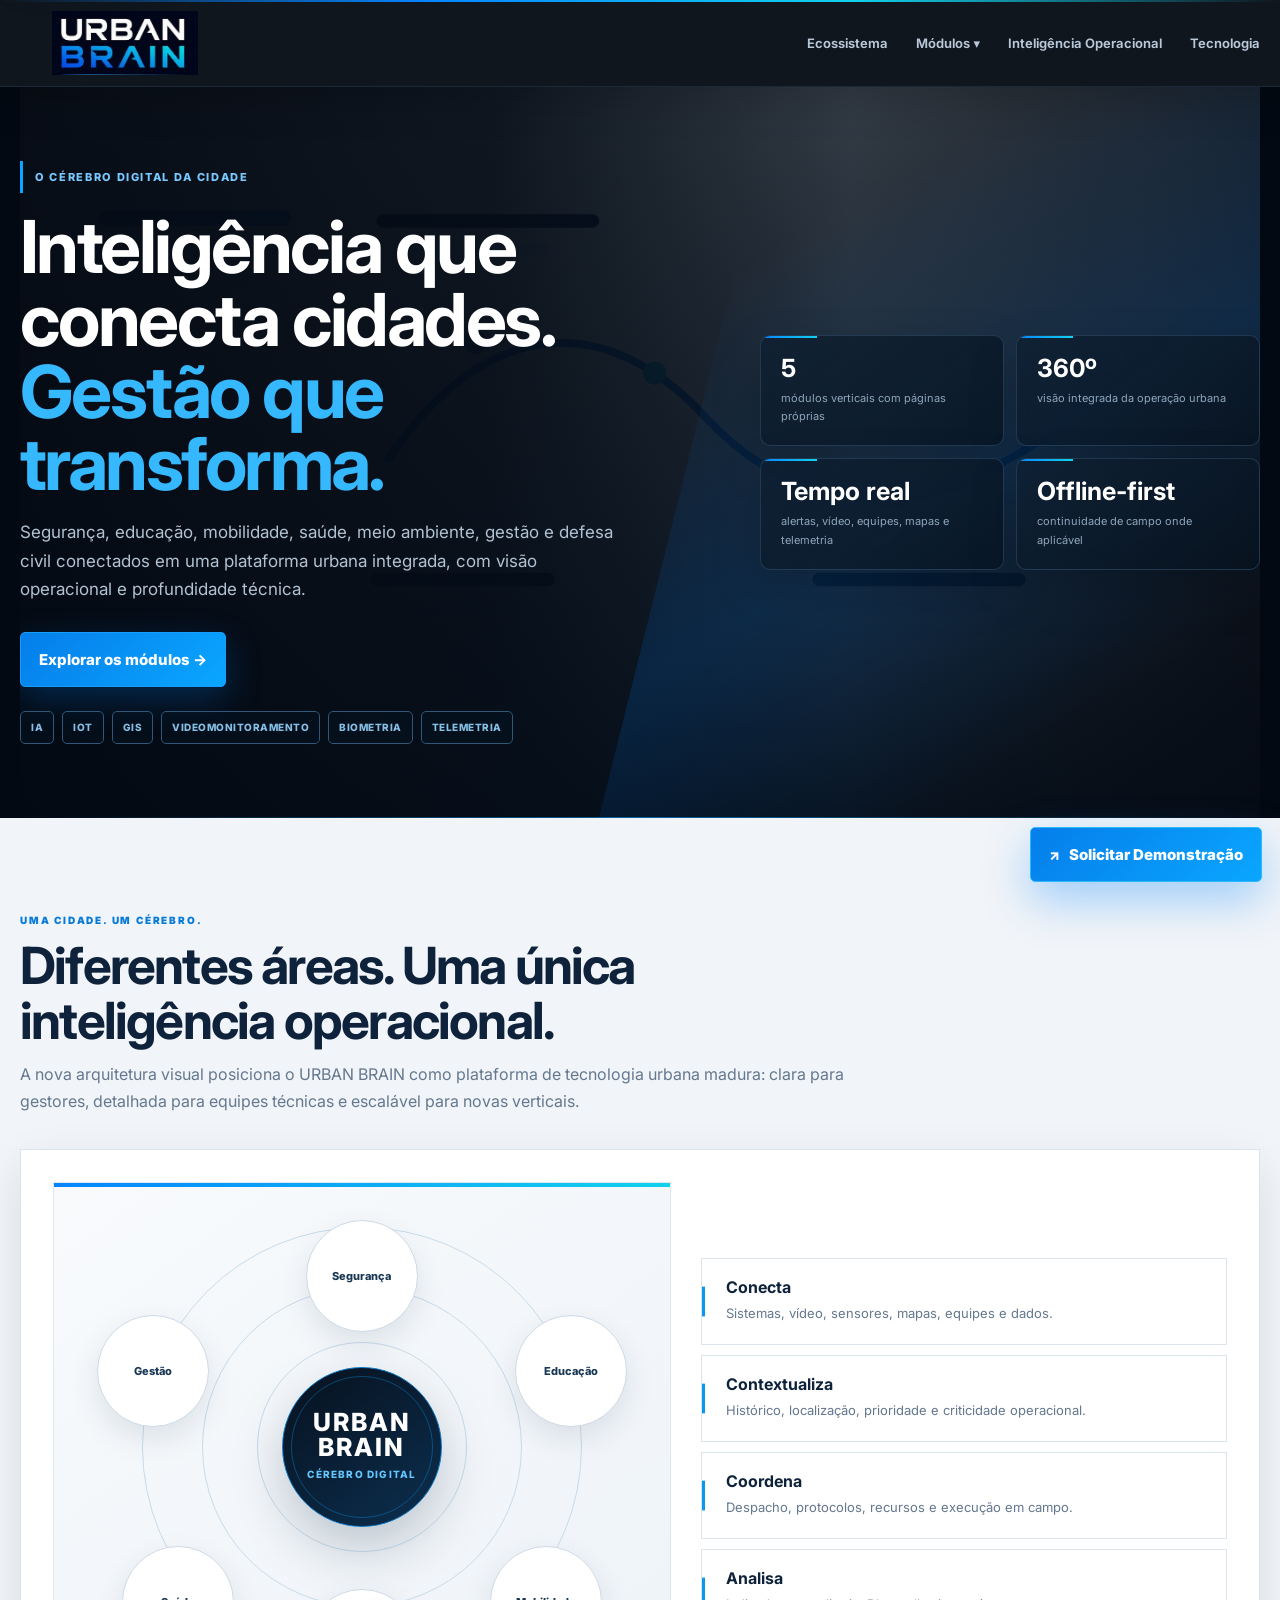
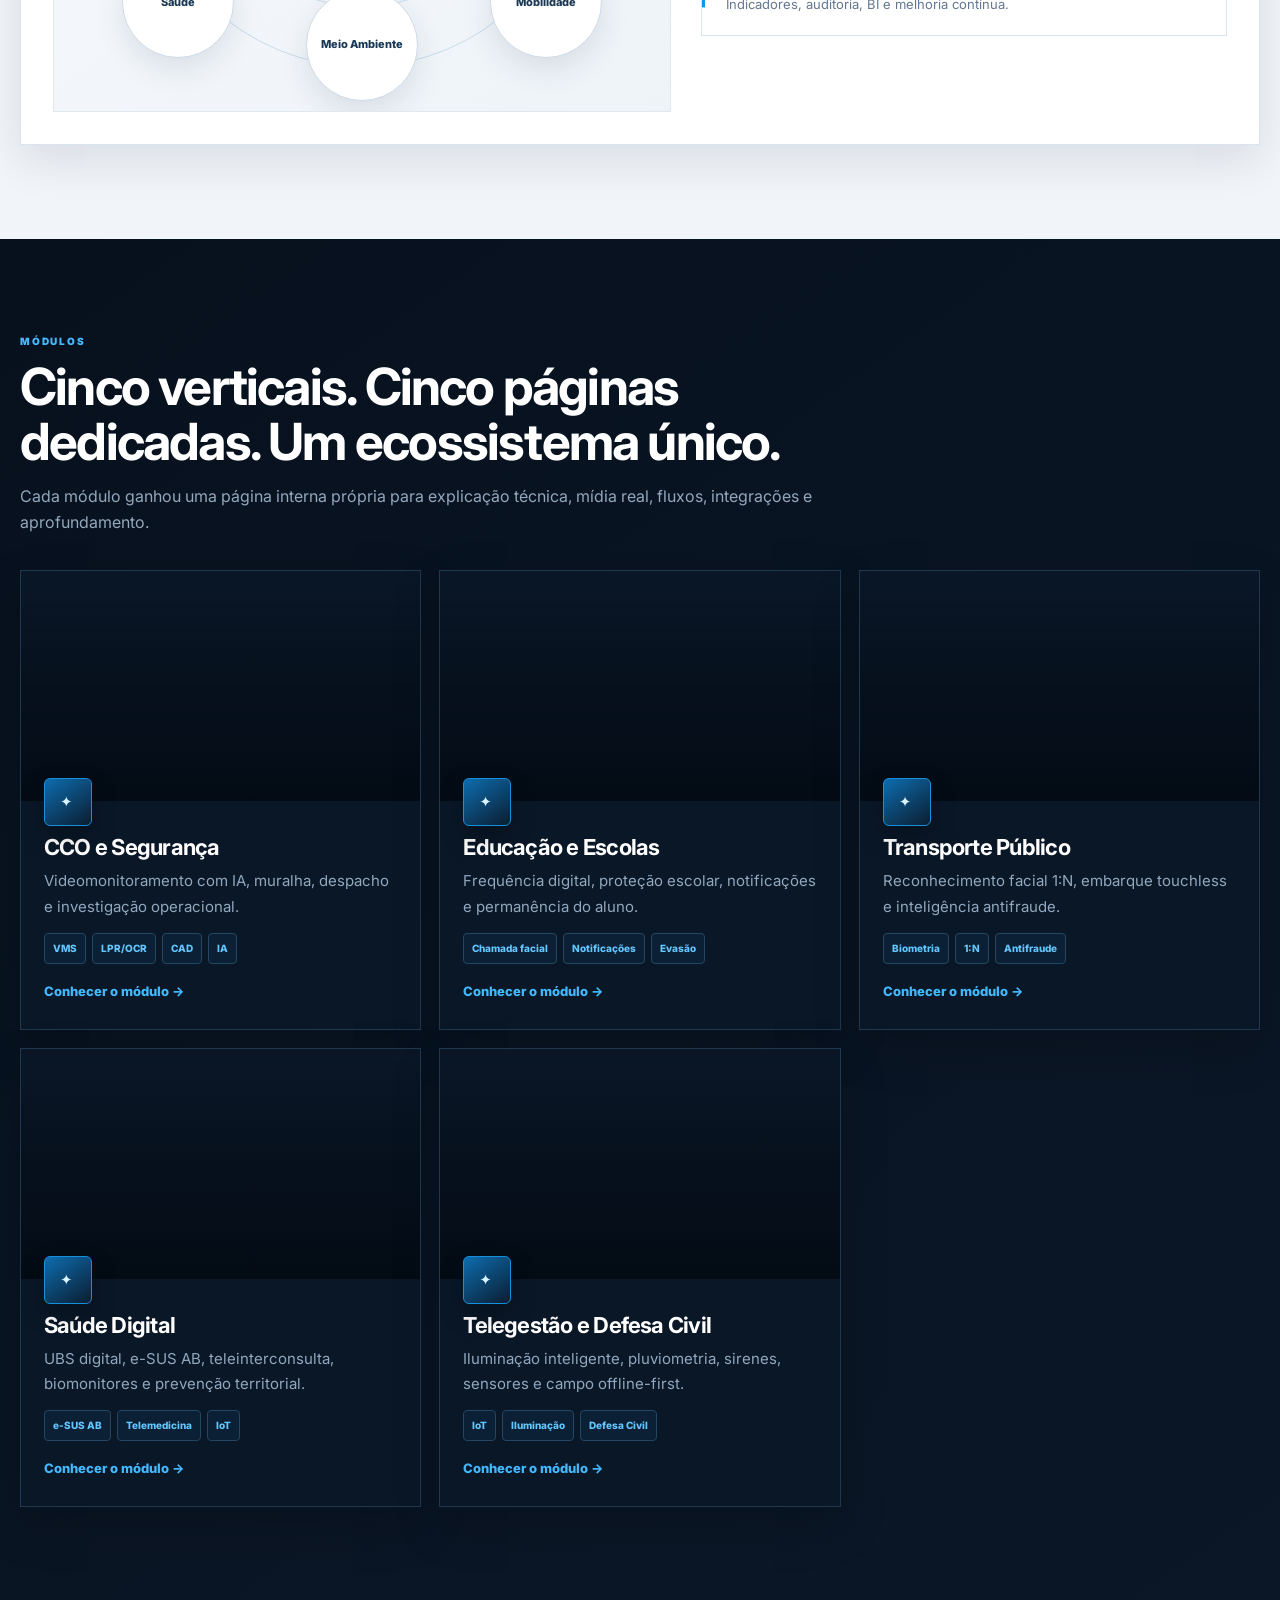
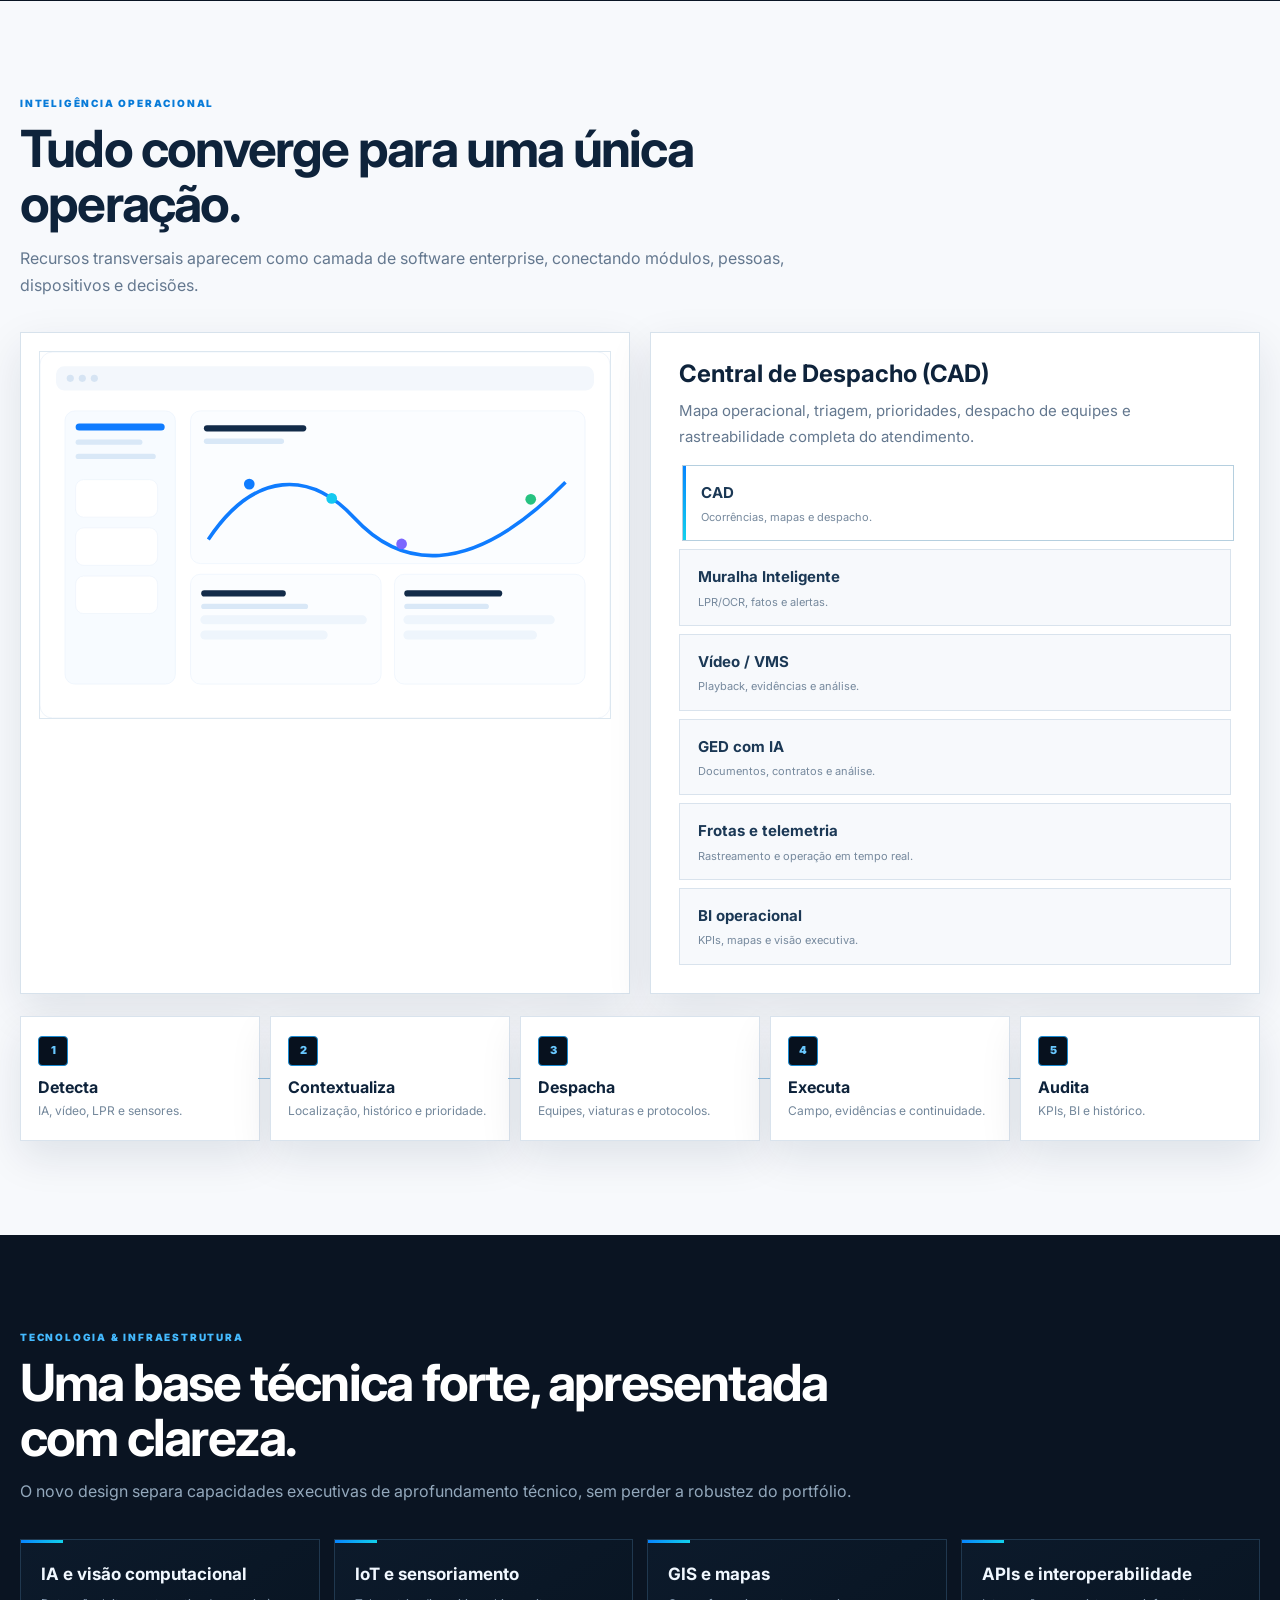
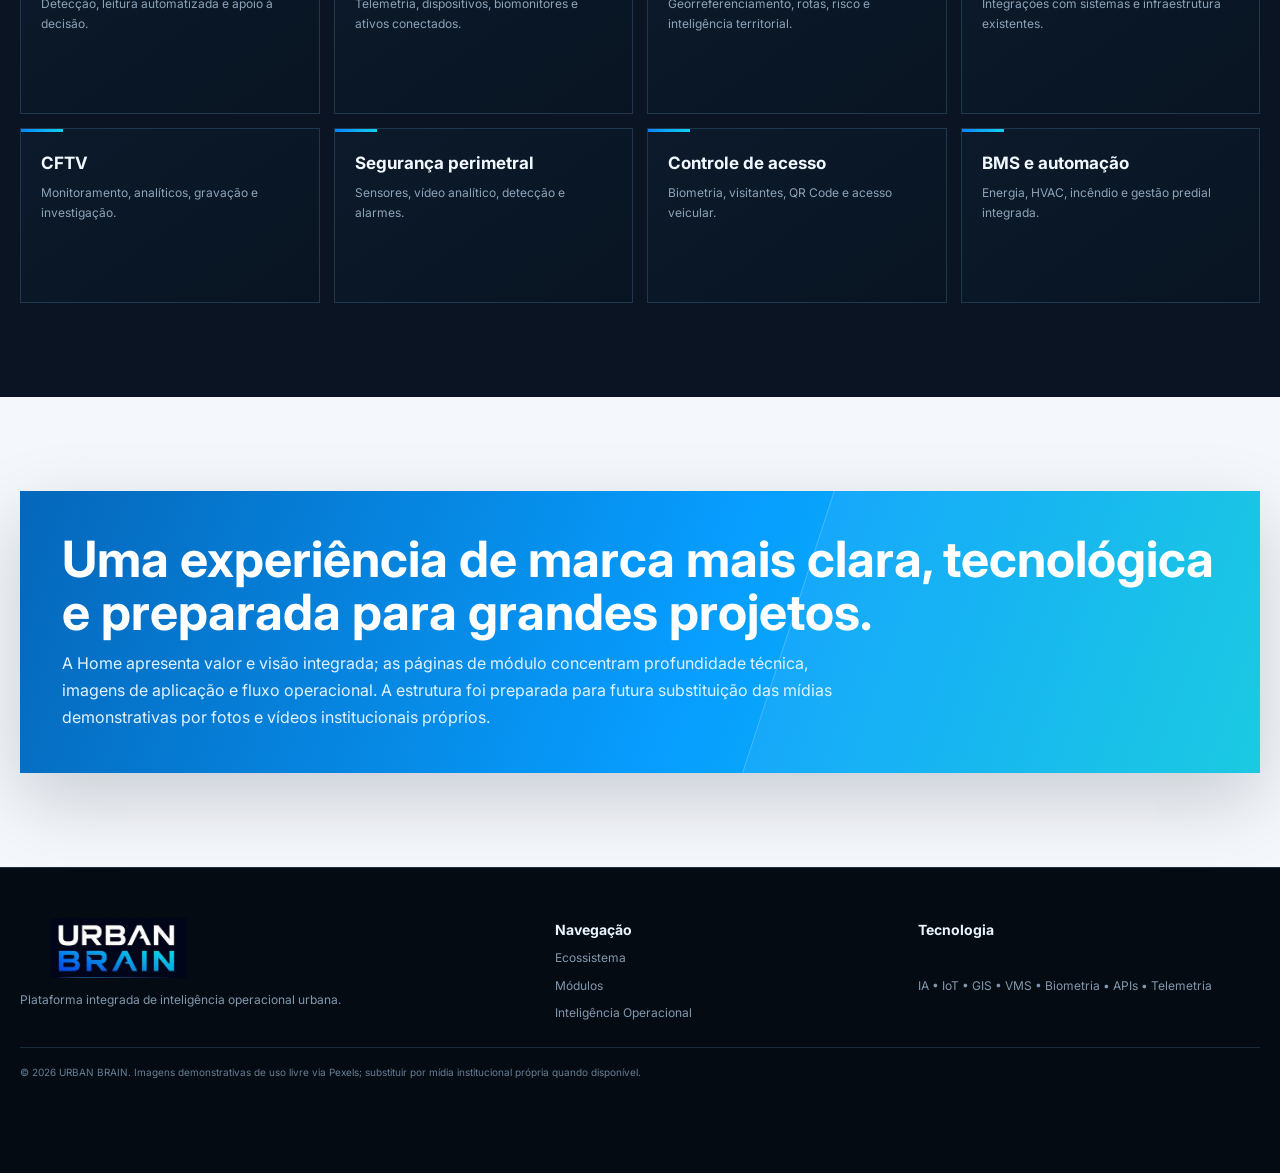
==== commit 3a3d39fc: "fix: use approved local CCO image and remove external hero video" ====
--- a/index.html
+++ b/index.html
@@ -18,18 +18,18 @@
 <div class="container mobile"><div class="mobile-panel"><a href="index.html#ecossistema">Ecossistema</a><div class="mobile-item"><button class="mobile-toggle">Módulos <span>+</span></button><div class="mobile-sub"><a href="modulos/cco-seguranca.html">CCO e Segurança</a><a href="modulos/educacao-escolas.html">Educação e Escolas</a><a href="modulos/transporte-publico.html">Transporte Público</a><a href="modulos/saude-digital.html">Saúde Digital</a><a href="modulos/telegestao-defesa-civil.html">Telegestão e Defesa Civil</a></div></div><a href="index.html#inteligencia">Inteligência Operacional</a><a href="index.html#tecnologia">Tecnologia</a></div></div></header>
 <main id="conteudo">
 <section class="hero"><div class="container"><div class="hero-shell">
-<div class="hero-media" aria-hidden="true"><img src="https://images.pexels.com/videos/30482723/pexels-photo-30482723.jpeg?auto=compress&dpr=1&h=1080&w=1920" alt=""><video autoplay muted loop playsinline poster="https://images.pexels.com/videos/30482723/pexels-photo-30482723.jpeg?auto=compress&dpr=1&h=1080&w=1920"><source src="https://www.pexels.com/download/video/30482723/" type="video/mp4"></video></div>
+<div class="hero-media" aria-hidden="true"><img src="assets/platform-preview.svg" alt=""></div>
 <div class="hero-inner"><div><span class="kicker">O CÉREBRO DIGITAL DA CIDADE</span><h1>Inteligência que conecta cidades. <span>Gestão que transforma.</span></h1><p>Segurança, educação, mobilidade, saúde, meio ambiente, gestão e defesa civil conectados em uma plataforma urbana integrada, com visão operacional e profundidade técnica.</p>
 <div class="hero-actions"><a class="link-primary" href="#modulos">Explorar os módulos →</a></div>
 <div class="hero-pills"><span class="tag">IA</span><span class="tag">IoT</span><span class="tag">GIS</span><span class="tag">Videomonitoramento</span><span class="tag">Biometria</span><span class="tag">Telemetria</span></div></div>
-<div class="hero-board"><div class="metric"><strong>5</strong><span>módulos verticais com páginas próprias</span></div><div class="metric"><strong>360º</strong><span>visão integrada da operação urbana</span></div><div class="metric"><strong>Tempo real</strong><span>alertas, vídeo, equipes, mapas e telemetria</span></div><div class="metric"><strong>Offline-first</strong><span>continuidade de campo onde aplicável</span></div><div class="hero-note wide"><strong>Uma Home executiva. Páginas internas técnicas.</strong><p>O visitante entende o ecossistema rapidamente e aprofunda cada solução somente quando necessário.</p></div></div>
+<div class="hero-board"><div class="metric"><strong>5</strong><span>módulos verticais com páginas próprias</span></div><div class="metric"><strong>360º</strong><span>visão integrada da operação urbana</span></div><div class="metric"><strong>Tempo real</strong><span>alertas, vídeo, equipes, mapas e telemetria</span></div><div class="metric"><strong>Offline-first</strong><span>continuidade de campo onde aplicável</span></div></div>
 </div></div></div></section>
 <section class="section" id="ecossistema"><div class="container"><div class="section-head"><span class="eyebrow">Uma cidade. Um cérebro.</span><h2>Diferentes áreas. Uma única inteligência operacional.</h2><p>A nova arquitetura visual posiciona o URBAN BRAIN como plataforma de tecnologia urbana madura: clara para gestores, detalhada para equipes técnicas e escalável para novas verticais.</p></div>
 <div class="eco"><div class="radar"><div class="ring r1"></div><div class="ring r2"></div><div class="ring r3"></div><div class="core"><div><strong>URBAN</strong><strong>BRAIN</strong><span>CÉREBRO DIGITAL</span></div></div><div class="node n1">Segurança</div><div class="node n2">Educação</div><div class="node n3">Mobilidade</div><div class="node n4">Saúde</div><div class="node n5">Gestão</div><div class="node n6">Meio Ambiente</div></div>
 <div class="benefits"><div class="benefit"><strong>Conecta</strong><p>Sistemas, vídeo, sensores, mapas, equipes e dados.</p></div><div class="benefit"><strong>Contextualiza</strong><p>Histórico, localização, prioridade e criticidade operacional.</p></div><div class="benefit"><strong>Coordena</strong><p>Despacho, protocolos, recursos e execução em campo.</p></div><div class="benefit"><strong>Analisa</strong><p>Indicadores, auditoria, BI e melhoria contínua.</p></div></div></div></div></section>
 <section class="section" id="modulos"><div class="container"><div class="section-head"><span class="eyebrow">Módulos</span><h2>Cinco verticais. Cinco páginas dedicadas. Um ecossistema único.</h2><p>Cada módulo ganhou uma página interna própria para explicação técnica, mídia real, fluxos, integrações e aprofundamento.</p></div>
 <div class="modules-grid">
-<article class="card"><div class="media" style="background-image:url('https://images.pexels.com/photos/32026165/pexels-photo-32026165.jpeg?cs=srgb&fm=jpg')"></div><div class="card-body"><h3>CCO e Segurança</h3><p>Videomonitoramento com IA, muralha, despacho e investigação operacional.</p><div class="pill-row"><span class="pill">VMS</span><span class="pill">LPR/OCR</span><span class="pill">CAD</span><span class="pill">IA</span></div><a class="text-link" href="modulos/cco-seguranca.html">Conhecer o módulo →</a></div></article>
+<article class="card"><div class="media" style="background-image:url('assets/cco-monitoramento-urbano.jpg')"></div><div class="card-body"><h3>CCO e Segurança</h3><p>Videomonitoramento com IA, muralha, despacho e investigação operacional.</p><div class="pill-row"><span class="pill">VMS</span><span class="pill">LPR/OCR</span><span class="pill">CAD</span><span class="pill">IA</span></div><a class="text-link" href="modulos/cco-seguranca.html">Conhecer o módulo →</a></div></article>
 <article class="card"><div class="media" style="background-image:url('https://images.pexels.com/photos/5621944/pexels-photo-5621944.jpeg?cs=srgb&fm=jpg')"></div><div class="card-body"><h3>Educação e Escolas</h3><p>Frequência digital, proteção escolar, notificações e permanência do aluno.</p><div class="pill-row"><span class="pill">Chamada facial</span><span class="pill">Notificações</span><span class="pill">Evasão</span></div><a class="text-link" href="modulos/educacao-escolas.html">Conhecer o módulo →</a></div></article>
 <article class="card"><div class="media" style="background-image:url('https://images.pexels.com/photos/15812410/pexels-photo-15812410.jpeg?cs=srgb&fm=jpg')"></div><div class="card-body"><h3>Transporte Público</h3><p>Reconhecimento facial 1:N, embarque touchless e inteligência antifraude.</p><div class="pill-row"><span class="pill">Biometria</span><span class="pill">1:N</span><span class="pill">Antifraude</span></div><a class="text-link" href="modulos/transporte-publico.html">Conhecer o módulo →</a></div></article>
 <article class="card"><div class="media" style="background-image:url('https://images.pexels.com/photos/7195123/pexels-photo-7195123.jpeg?cs=srgb&fm=jpg')"></div><div class="card-body"><h3>Saúde Digital</h3><p>UBS digital, e-SUS AB, teleinterconsulta, biomonitores e prevenção territorial.</p><div class="pill-row"><span class="pill">e-SUS AB</span><span class="pill">Telemedicina</span><span class="pill">IoT</span></div><a class="text-link" href="modulos/saude-digital.html">Conhecer o módulo →</a></div></article>
--- a/assets/styles.css
+++ b/assets/styles.css
@@ -1,15 +1,23 @@
-:root{--bg:#f5f8fc;--surface:#fff;--alt:#eef4fa;--line:#dbe6f2;--text:#102a46;--muted:#5d7590;--blue:#0f7cff;--cyan:#10bfe4;--green:#25b98b;--purple:#676cff;--shadow:0 18px 55px rgba(14,48,88,.09);--soft:0 9px 30px rgba(14,48,88,.07);--radius:24px}
-*{box-sizing:border-box}html{scroll-behavior:smooth}body{margin:0;background:linear-gradient(180deg,#fbfdff,#f4f8fc 50%,#f8fbff);color:var(--text);font:16px/1.62 Inter,system-ui,-apple-system,"Segoe UI",sans-serif}a{text-decoration:none;color:inherit}img{max-width:100%;display:block}button{font:inherit}.container{width:min(1220px,calc(100% - 32px));margin:auto}.skip{position:fixed;left:12px;top:-70px;z-index:999;background:#fff;border:1px solid var(--line);padding:9px 13px;border-radius:10px}.skip:focus{top:12px}:focus-visible{outline:3px solid #0f7cff44;outline-offset:3px}
-.header{position:sticky;top:0;z-index:100;background:#fbfdffee;backdrop-filter:blur(15px);border-bottom:1px solid #dce7f2}.header-row{height:78px;display:flex;align-items:center;gap:24px}.brand{display:flex;align-items:center;gap:10px;font:800 21px/1 "Space Grotesk",Inter,sans-serif;letter-spacing:.11em;white-space:nowrap}.brand-mark{width:39px;height:39px;border-radius:13px;background:linear-gradient(135deg,var(--blue),var(--cyan));color:#fff;display:grid;place-items:center;font:800 14px/1 Inter;letter-spacing:0;box-shadow:0 10px 28px #0f7cff33}.brand b{color:var(--cyan)}.nav{margin-left:auto;display:flex;align-items:center;gap:25px}.nav>a,.modules-btn{font-weight:650;font-size:14px;color:#304c68;border:0;background:none;padding:0;cursor:pointer}.nav>a:hover,.modules-btn:hover{color:var(--blue)}.modules{position:relative}.mega{position:absolute;top:calc(100% + 18px);right:-160px;width:min(1000px,calc(100vw - 32px));padding:24px;border:1px solid var(--line);border-radius:28px;background:#fff;box-shadow:var(--shadow);display:none;grid-template-columns:1.25fr .75fr;gap:20px}.modules:hover .mega,.modules.open .mega{display:grid}.mega-grid{display:grid;grid-template-columns:1fr 1fr;gap:12px}.mega-card{padding:17px;border-radius:18px;border:1px solid var(--line);background:#f8fbff;transition:.2s}.mega-card:hover{transform:translateY(-2px);box-shadow:var(--soft);border-color:#bdd4ea}.mega-card strong{display:block;font:700 17px/1.2 "Space Grotesk",Inter}.mega-card span{display:block;color:var(--muted);font-size:12px;margin-top:6px}.mega-side{border:1px solid var(--line);border-radius:20px;padding:20px;background:linear-gradient(180deg,#f8fcff,#eef6fd)}.mega-side h4{margin:0 0 8px;font:700 19px/1.2 "Space Grotesk",Inter}.mega-side p{margin:0 0 12px;color:var(--muted);font-size:13px}.tags{display:flex;flex-wrap:wrap;gap:7px}.tag{display:inline-flex;padding:7px 10px;border-radius:999px;border:1px solid #d3e2f1;background:#fff;font-size:11px;font-weight:700;color:#38516e}
-.menu{display:none;margin-left:auto;width:45px;height:45px;border:1px solid var(--line);background:#fff;border-radius:12px}.mobile{display:none;padding-bottom:14px}.mobile.open{display:block}.mobile-panel{border:1px solid var(--line);background:#fff;border-radius:18px;padding:14px}.mobile-panel>a,.mobile-toggle{display:flex;width:100%;justify-content:space-between;padding:11px 3px;border:0;background:none;color:#2a4664;font-weight:650;text-align:left}.mobile-sub{display:none;padding:2px 0 6px 12px}.mobile-item.open .mobile-sub{display:block}.mobile-sub a{display:block;padding:8px 0;color:var(--muted);font-size:14px}
-.hero{padding:26px 0 35px}.hero-shell{position:relative;overflow:hidden;border-radius:36px;border:1px solid var(--line);box-shadow:var(--shadow);background:#fff}.hero-media{position:absolute;inset:0}.hero-media video,.hero-media img{width:100%;height:100%;object-fit:cover}.hero-media img{position:absolute;inset:0}.hero-media video{position:absolute;inset:0;z-index:1}.hero-media:after{content:"";position:absolute;inset:0;z-index:2;background:linear-gradient(90deg,#fafdfff2 0%,#fafdffe4 42%,#fafdff9e 68%,#fafdffcc 100%)}.hero-inner{position:relative;z-index:3;min-height:680px;display:grid;grid-template-columns:1.03fr .97fr;gap:38px;align-items:center;padding:68px}.kicker{display:inline-flex;align-items:center;gap:8px;border:1px solid #bdd9f6;background:#ffffffc7;border-radius:999px;padding:7px 12px;font-size:11px;font-weight:800;letter-spacing:.13em;color:#356c9d}.kicker:before{content:"";width:8px;height:8px;border-radius:50%;background:linear-gradient(135deg,var(--blue),var(--cyan))}.hero h1,.section-head h2,.card h3,.page-hero h1,.block h2{font-family:"Space Grotesk",Inter,sans-serif;letter-spacing:-.035em}.hero h1{font-size:clamp(46px,6vw,76px);line-height:.94;margin:17px 0 18px}.hero h1 span{color:var(--blue)}.hero p{font-size:18px;color:#49637f;max-width:650px;margin:0}.hero-actions{margin-top:25px}.link-primary{display:inline-flex;align-items:center;gap:8px;padding:12px 16px;border-radius:13px;border:1px solid var(--line);background:#fff;font-weight:800;color:#244561;box-shadow:var(--soft)}.hero-pills{margin-top:22px;display:flex;flex-wrap:wrap;gap:8px}.hero-board{display:grid;grid-template-columns:1fr 1fr;gap:13px;width:min(100%,520px);justify-self:end}.metric{padding:18px;border:1px solid #dce7f2;background:#ffffffdc;border-radius:19px;box-shadow:var(--soft)}.metric strong{display:block;font:700 26px/1 "Space Grotesk",Inter}.metric span{display:block;color:var(--muted);font-size:12px;margin-top:7px}.hero-board .wide{grid-column:1/-1}.hero-note{padding:18px;border:1px solid #dce7f2;background:#ffffffdc;border-radius:19px;box-shadow:var(--soft)}.hero-note strong{display:block;font:700 20px/1.2 "Space Grotesk",Inter}.hero-note p{font-size:13px;margin-top:7px}
-.section{padding:82px 0}.section-head{max-width:850px;margin-bottom:28px}.eyebrow{font-size:11px;font-weight:800;letter-spacing:.16em;text-transform:uppercase;color:#5581ad}.section-head h2{font-size:clamp(34px,4vw,54px);line-height:1.03;margin:11px 0}.section-head p{font-size:17px;color:var(--muted);margin:0}
-.eco{background:#fff;border:1px solid var(--line);border-radius:31px;padding:34px;box-shadow:var(--soft);display:grid;grid-template-columns:1.08fr .92fr;gap:28px;align-items:center}.radar{min-height:540px;position:relative;border-radius:27px;background:radial-gradient(circle at 50% 50%,#10bfe414,transparent 54%),linear-gradient(180deg,#fbfdff,#f5faff);border:1px solid #e2edf8;overflow:hidden}.ring{position:absolute;left:50%;top:50%;transform:translate(-50%,-50%);border:1px solid #d7e7f7;border-radius:50%}.r1{width:210px;height:210px}.r2{width:320px;height:320px}.r3{width:440px;height:440px}.core{position:absolute;left:50%;top:50%;transform:translate(-50%,-50%);width:160px;height:160px;border-radius:50%;background:linear-gradient(135deg,var(--blue),var(--cyan));color:#fff;display:grid;place-items:center;text-align:center;box-shadow:0 24px 58px #0f7cff33}.core strong{display:block;font:800 27px/1 "Space Grotesk",Inter;letter-spacing:.08em}.core span{font-size:11px;letter-spacing:.12em;font-weight:800}.node{position:absolute;width:116px;height:116px;border:1px solid var(--line);background:#fff;border-radius:50%;display:grid;place-items:center;text-align:center;padding:12px;font-size:12px;font-weight:750;box-shadow:var(--soft)}.n1{left:50%;top:7%;transform:translateX(-50%)}.n2{right:7%;top:25%}.n3{right:11%;bottom:10%}.n4{left:11%;bottom:10%}.n5{left:7%;top:25%}.n6{left:50%;bottom:2%;transform:translateX(-50%)}.benefits{display:grid;gap:12px}.benefit{padding:17px;border-radius:18px;background:#f7fbff;border:1px solid var(--line)}.benefit strong{display:block;font-size:17px}.benefit p{margin:5px 0 0;color:var(--muted);font-size:14px}
-.modules-grid{display:grid;grid-template-columns:repeat(3,1fr);gap:17px}.card{overflow:hidden;background:#fff;border:1px solid var(--line);border-radius:25px;box-shadow:var(--soft)}.media{height:225px;background-size:cover;background-position:center}.card-body{padding:22px}.card h3{font-size:25px;line-height:1.04;margin:0 0 10px}.card p{color:var(--muted);margin:0}.pill-row{display:flex;flex-wrap:wrap;gap:7px;margin-top:14px}.pill{padding:6px 9px;border-radius:999px;border:1px solid var(--line);background:#f7fbff;color:#3d5571;font-size:11px;font-weight:750}.text-link{display:inline-flex;margin-top:16px;color:var(--blue);font-weight:800}
-.ops{display:grid;grid-template-columns:1fr 1fr;gap:20px}.preview,.detail{background:#fff;border:1px solid var(--line);border-radius:27px;box-shadow:var(--soft)}.preview{padding:20px}.preview img{border:1px solid #e3edf7;border-radius:18px}.detail{padding:27px}.detail h3{font:700 26px/1.1 "Space Grotesk",Inter;margin:0 0 9px}.detail>p{color:var(--muted);margin:0 0 14px}.feature-list{display:grid;gap:9px}.feature{padding:13px 14px;border:1px solid var(--line);background:#f8fbff;border-radius:15px;text-align:left;cursor:pointer}.feature.active,.feature:hover{background:#fff;border-color:#b9d3eb}.feature strong{display:block;color:#24405d}.feature span{display:block;color:var(--muted);font-size:12px;margin-top:3px}.workflow{display:grid;grid-template-columns:repeat(5,1fr);gap:12px;margin-top:22px}.step{padding:17px;border:1px solid var(--line);background:#fff;border-radius:18px;box-shadow:var(--soft)}.step em{display:grid;place-items:center;width:29px;height:29px;border-radius:50%;background:linear-gradient(135deg,var(--blue),var(--cyan));color:#fff;font-style:normal;font-size:12px;font-weight:800}.step strong{display:block;margin-top:12px;font-size:17px}.step p{font-size:13px;color:var(--muted);margin:4px 0 0}.grid4{display:grid;grid-template-columns:repeat(4,1fr);gap:14px}.tech{padding:20px;border:1px solid var(--line);background:#fff;border-radius:20px;box-shadow:var(--soft)}.tech h3{font:700 19px/1.15 "Space Grotesk",Inter;margin:0 0 8px}.tech p{color:var(--muted);font-size:13px;margin:0}.closing{padding:38px;border:1px solid var(--line);border-radius:32px;background:linear-gradient(135deg,#0f7cff0f,#10bfe40d,#676cff0c),#fff;box-shadow:var(--shadow)}.closing h2{font:700 clamp(30px,4vw,52px)/1.03 "Space Grotesk",Inter;margin:0 0 10px}.closing p{font-size:17px;color:var(--muted);max-width:780px;margin:0}
-.footer{padding:44px 0 88px;border-top:1px solid var(--line);background:#fbfdff}.footer-grid{display:grid;grid-template-columns:1.2fr .8fr .8fr;gap:20px}.footer p,.footer a{color:var(--muted);font-size:13px}.footer-col{display:grid;gap:7px}.footer-col strong{font-size:15px}.footer-bottom{margin-top:20px;padding-top:15px;border-top:1px solid var(--line);font-size:11px;color:#768aa1}.demo{position:fixed;right:16px;bottom:16px;z-index:120;display:inline-flex;padding:14px 18px;border-radius:999px;background:linear-gradient(135deg,var(--blue),var(--cyan));color:#fff;font-weight:850;box-shadow:0 15px 40px #0f7cff40;border:1px solid #ffffff66}
-.page-hero{padding:30px 0 24px}.page-shell{overflow:hidden;background:#fff;border:1px solid var(--line);border-radius:33px;box-shadow:var(--shadow)}.page-inner{display:grid;grid-template-columns:1.04fr .96fr;gap:28px;align-items:center;padding:48px}.page-hero h1{font-size:clamp(40px,5vw,62px);line-height:1.02;margin:13px 0}.page-hero p{color:var(--muted);font-size:17px;margin:0}.page-photo{min-height:380px;border-radius:25px;background-size:cover;background-position:center;border:1px solid var(--line)}.content-grid{display:grid;grid-template-columns:1.05fr .95fr;gap:18px}.block{padding:25px;border:1px solid var(--line);background:#fff;border-radius:24px;box-shadow:var(--soft)}.block h2{font-size:30px;line-height:1.05;margin:0 0 11px}.block p{color:var(--muted);margin:0 0 12px}.info{display:grid;grid-template-columns:1fr 1fr;gap:11px}.info-card{padding:15px;border:1px solid var(--line);background:#f8fbff;border-radius:16px}.info-card strong{display:block;font-size:16px}.info-card p{font-size:12px;margin:5px 0 0}.bullets{list-style:none;padding:0;margin:0;display:grid;gap:8px}.bullets li{position:relative;padding-left:17px;color:var(--muted)}.bullets li:before{content:"";position:absolute;left:0;top:.7em;width:7px;height:7px;border-radius:50%;background:linear-gradient(135deg,var(--blue),var(--cyan))}.module-flow{display:grid;grid-template-columns:repeat(4,1fr);gap:11px}
-@media(max-width:1050px){.hero-inner,.eco,.ops,.page-inner,.content-grid{grid-template-columns:1fr}.hero-inner{padding:50px 28px;min-height:620px}.hero-board{justify-self:start}.modules-grid{grid-template-columns:1fr 1fr}.grid4{grid-template-columns:1fr 1fr}.workflow{grid-template-columns:1fr 1fr}.footer-grid{grid-template-columns:1fr 1fr}.mega{right:-90px}}
-@media(max-width:860px){.nav{display:none}.menu{display:block}.modules-grid{grid-template-columns:1fr 1fr}.page-inner{padding:30px}.hero-shell,.page-shell{border-radius:28px}}
-@media(max-width:680px){.container{width:calc(100% - 24px)}.section{padding:62px 0}.hero h1{font-size:43px}.hero-inner{padding:32px 20px;min-height:610px}.hero-board,.modules-grid,.grid4,.workflow,.info,.module-flow{grid-template-columns:1fr}.hero-board .wide{grid-column:auto}.radar{min-height:500px}.r3{width:395px;height:395px}.r2{width:290px;height:290px}.node{width:100px;height:100px;font-size:10px}.footer-grid{grid-template-columns:1fr}.demo{left:12px;right:12px;justify-content:center;border-radius:14px}.closing{padding:27px}}
-@media(prefers-reduced-motion:reduce){html{scroll-behavior:auto}*{animation:none!important;transition:none!important}.hero-media video{display:none}}+@import url('styles-base.css');
+
+/* Official URBAN BRAIN wordmark extracted from the supplied brand artwork */
+.brand{gap:0!important}
+.brand-mark{
+  width:210px!important;
+  height:64px!important;
+  border:0!important;
+  border-radius:0!important;
+  box-shadow:none!important;
+  background-color:transparent!important;
+  background-image:url('urban-brain-wordmark.jpg')!important;
+  background-repeat:no-repeat!important;
+  background-position:center!important;
+  background-size:contain!important;
+  color:transparent!important;
+  font-size:0!important;
+  overflow:hidden!important;
+}
+.brand>span:last-child{position:absolute!important;width:1px!important;height:1px!important;padding:0!important;margin:-1px!important;overflow:hidden!important;clip:rect(0,0,0,0)!important;white-space:nowrap!important;border:0!important}
+.footer .brand-mark{width:196px!important;height:60px!important}
+@media(max-width:860px){.brand-mark{width:180px!important;height:56px!important}}
+@media(max-width:680px){.brand-mark{width:158px!important;height:50px!important}.header-row{height:72px!important}}
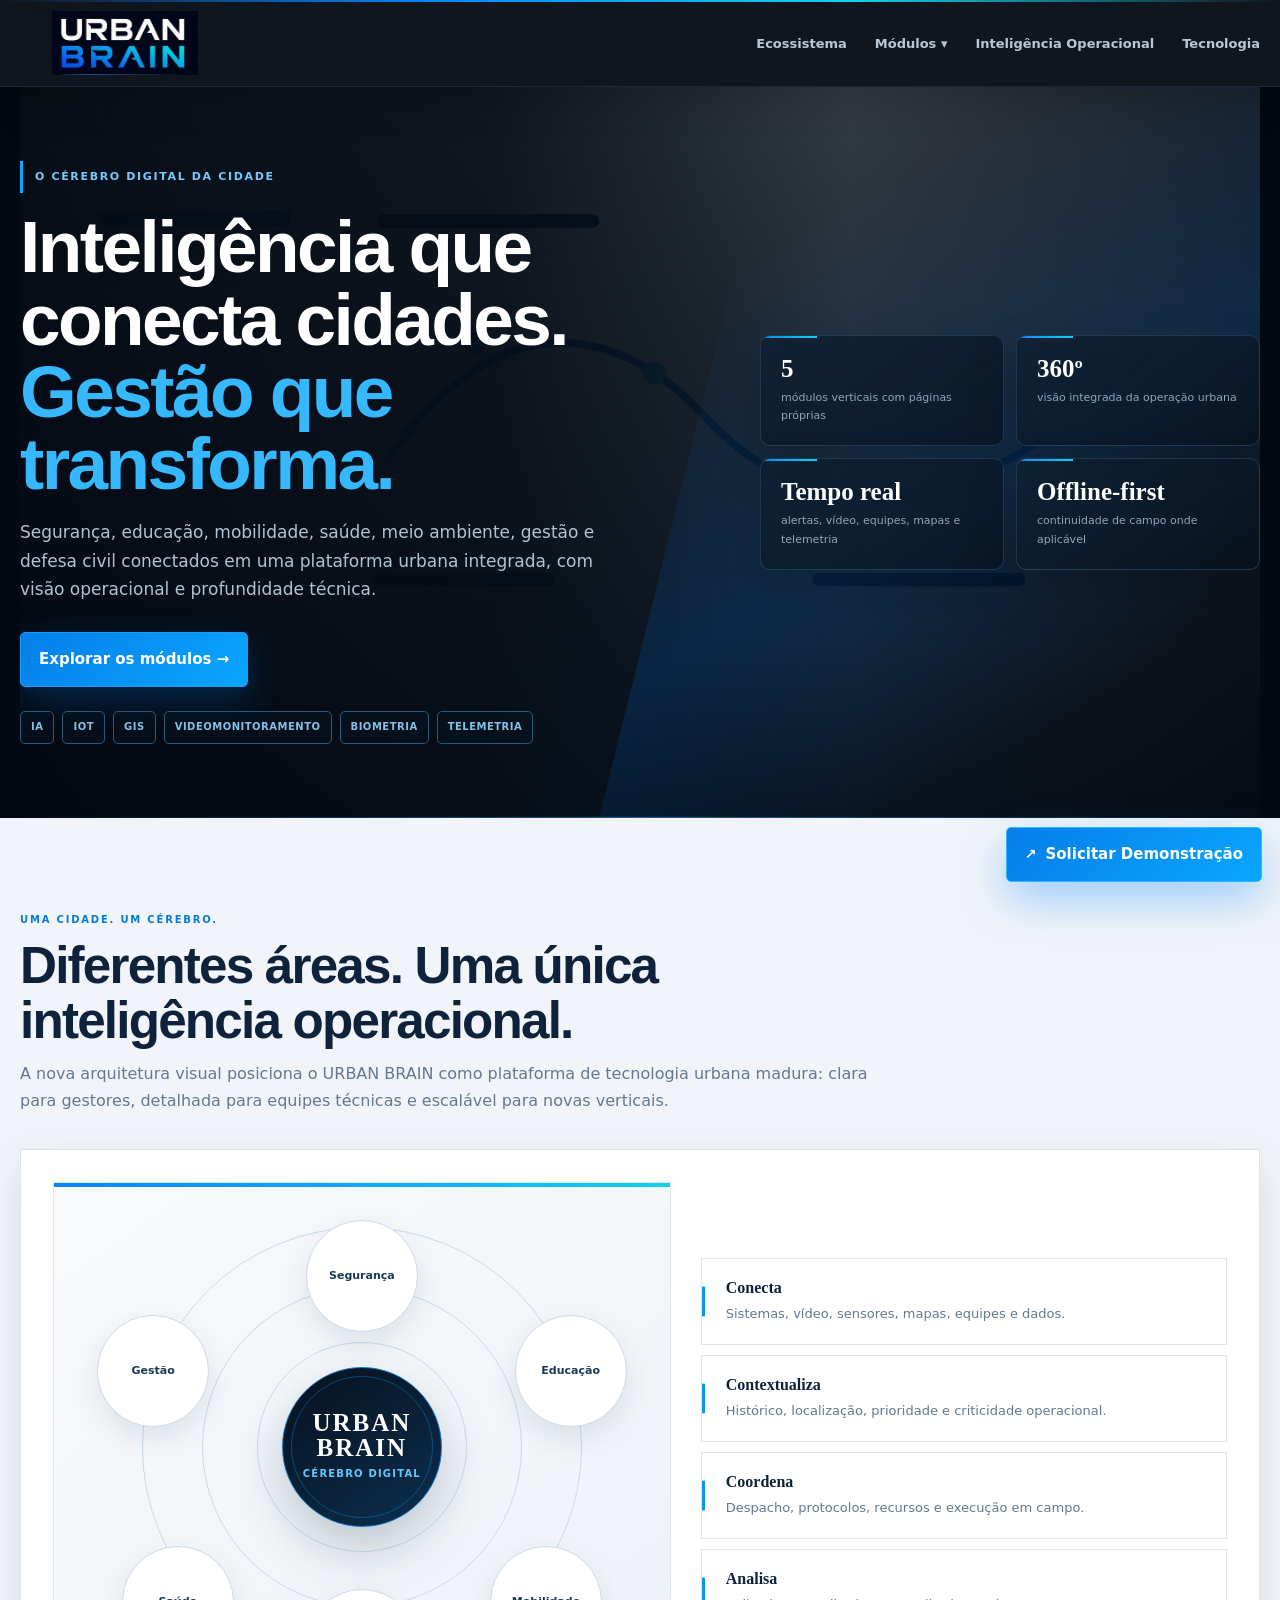
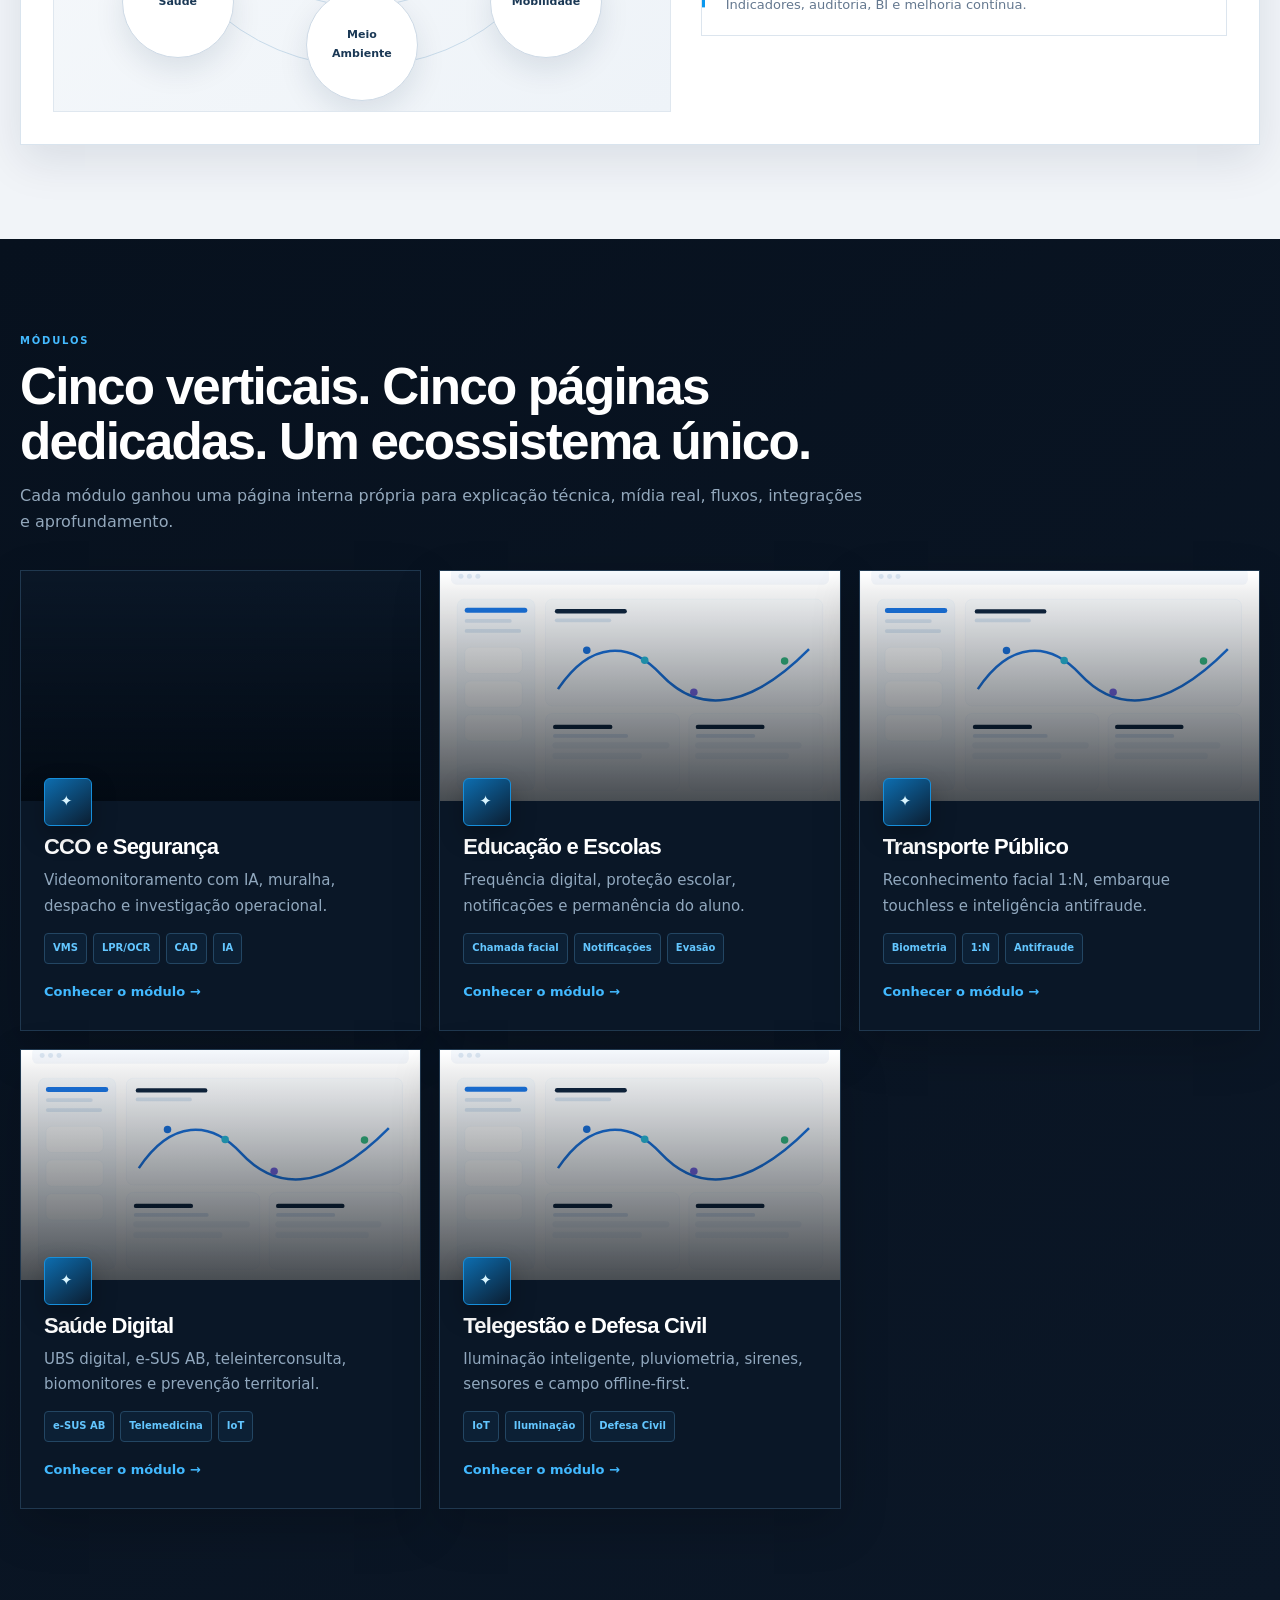
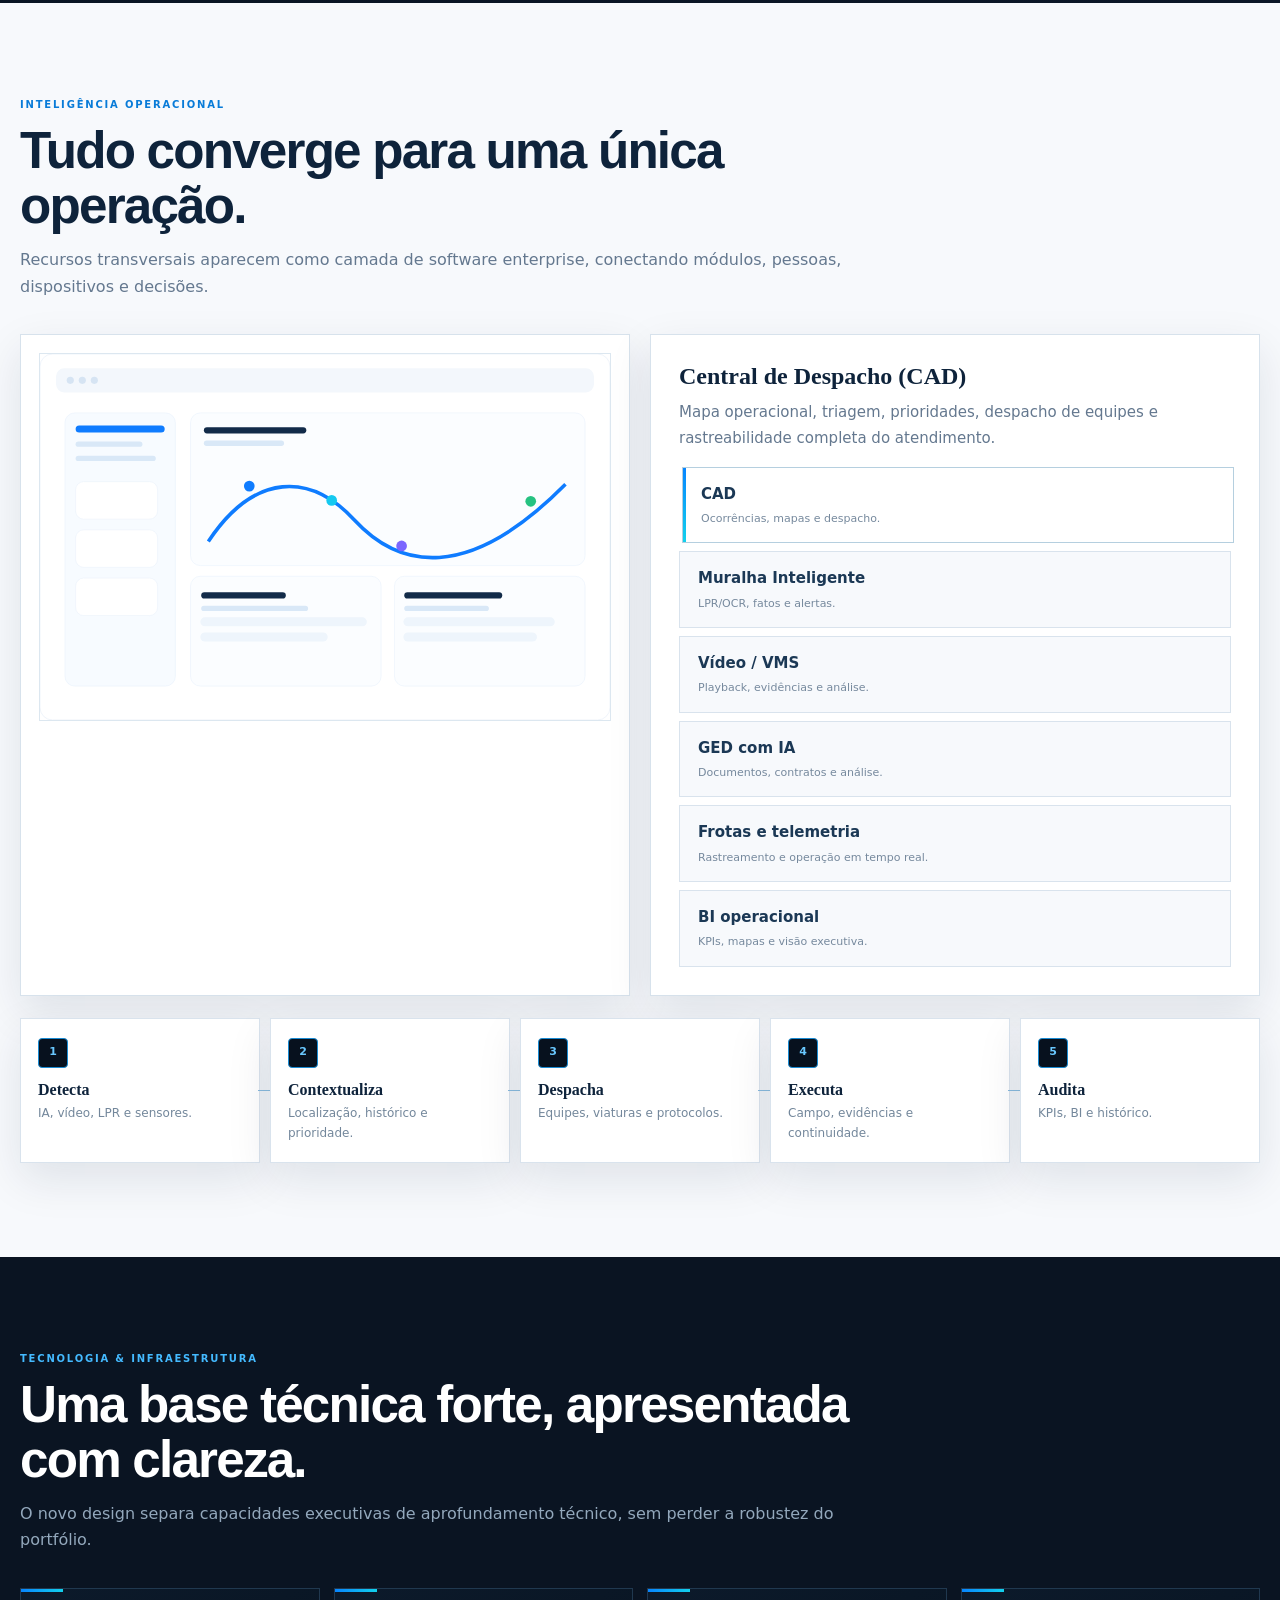
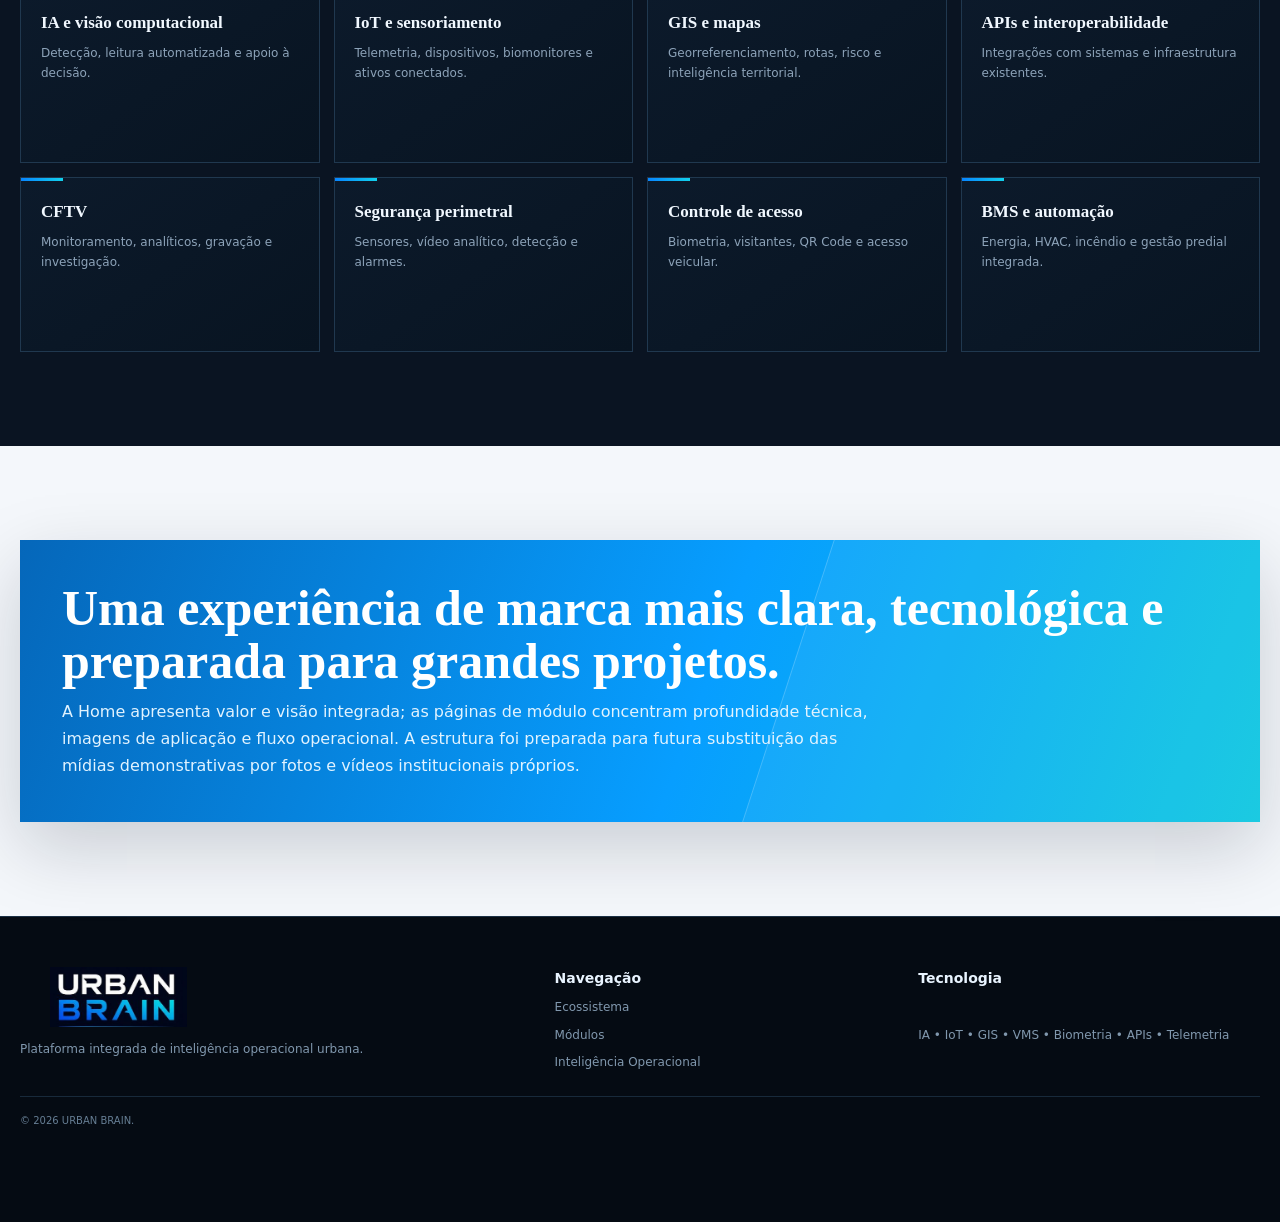
==== commit 34c675b4: "fix: make CCO approved image local and remove preview network dependencies" ====
--- a/index.html
+++ b/index.html
@@ -2,8 +2,6 @@
 <title>URBAN BRAIN | O Cérebro Digital da Cidade</title><meta name="description" content="Inteligência que conecta cidades. Gestão que transforma."><meta name="theme-color" content="#f5f8fc">
 <meta name="robots" content="index,follow,max-image-preview:large">
 <meta property="og:type" content="website"><meta property="og:locale" content="pt_BR"><meta property="og:title" content="URBAN BRAIN | O Cérebro Digital da Cidade"><meta property="og:description" content="Inteligência que conecta cidades. Gestão que transforma.">
-<link rel="preconnect" href="https://fonts.googleapis.com"><link rel="preconnect" href="https://fonts.gstatic.com" crossorigin>
-<link href="https://fonts.googleapis.com/css2?family=Inter:wght@400;500;600;700;800&family=Space+Grotesk:wght@500;700;800&display=swap" rel="stylesheet">
 <link rel="stylesheet" href="assets/styles.css"></head><body><a class="skip" href="#conteudo">Ir para o conteúdo</a>
 <header class="header"><div class="container header-row">
 <a class="brand" href="index.html"><span class="brand-mark">UB</span><span>URBAN <b>BRAIN</b></span></a>
@@ -30,10 +28,10 @@
 <section class="section" id="modulos"><div class="container"><div class="section-head"><span class="eyebrow">Módulos</span><h2>Cinco verticais. Cinco páginas dedicadas. Um ecossistema único.</h2><p>Cada módulo ganhou uma página interna própria para explicação técnica, mídia real, fluxos, integrações e aprofundamento.</p></div>
 <div class="modules-grid">
 <article class="card"><div class="media" style="background-image:url('assets/cco-monitoramento-urbano.jpg')"></div><div class="card-body"><h3>CCO e Segurança</h3><p>Videomonitoramento com IA, muralha, despacho e investigação operacional.</p><div class="pill-row"><span class="pill">VMS</span><span class="pill">LPR/OCR</span><span class="pill">CAD</span><span class="pill">IA</span></div><a class="text-link" href="modulos/cco-seguranca.html">Conhecer o módulo →</a></div></article>
-<article class="card"><div class="media" style="background-image:url('https://images.pexels.com/photos/5621944/pexels-photo-5621944.jpeg?cs=srgb&fm=jpg')"></div><div class="card-body"><h3>Educação e Escolas</h3><p>Frequência digital, proteção escolar, notificações e permanência do aluno.</p><div class="pill-row"><span class="pill">Chamada facial</span><span class="pill">Notificações</span><span class="pill">Evasão</span></div><a class="text-link" href="modulos/educacao-escolas.html">Conhecer o módulo →</a></div></article>
-<article class="card"><div class="media" style="background-image:url('https://images.pexels.com/photos/15812410/pexels-photo-15812410.jpeg?cs=srgb&fm=jpg')"></div><div class="card-body"><h3>Transporte Público</h3><p>Reconhecimento facial 1:N, embarque touchless e inteligência antifraude.</p><div class="pill-row"><span class="pill">Biometria</span><span class="pill">1:N</span><span class="pill">Antifraude</span></div><a class="text-link" href="modulos/transporte-publico.html">Conhecer o módulo →</a></div></article>
-<article class="card"><div class="media" style="background-image:url('https://images.pexels.com/photos/7195123/pexels-photo-7195123.jpeg?cs=srgb&fm=jpg')"></div><div class="card-body"><h3>Saúde Digital</h3><p>UBS digital, e-SUS AB, teleinterconsulta, biomonitores e prevenção territorial.</p><div class="pill-row"><span class="pill">e-SUS AB</span><span class="pill">Telemedicina</span><span class="pill">IoT</span></div><a class="text-link" href="modulos/saude-digital.html">Conhecer o módulo →</a></div></article>
-<article class="card"><div class="media" style="background-image:url('https://images.pexels.com/photos/11340705/pexels-photo-11340705.jpeg?cs=srgb&fm=jpg')"></div><div class="card-body"><h3>Telegestão e Defesa Civil</h3><p>Iluminação inteligente, pluviometria, sirenes, sensores e campo offline-first.</p><div class="pill-row"><span class="pill">IoT</span><span class="pill">Iluminação</span><span class="pill">Defesa Civil</span></div><a class="text-link" href="modulos/telegestao-defesa-civil.html">Conhecer o módulo →</a></div></article>
+<article class="card"><div class="media" style="background-image:url('assets/platform-preview.svg')"></div><div class="card-body"><h3>Educação e Escolas</h3><p>Frequência digital, proteção escolar, notificações e permanência do aluno.</p><div class="pill-row"><span class="pill">Chamada facial</span><span class="pill">Notificações</span><span class="pill">Evasão</span></div><a class="text-link" href="modulos/educacao-escolas.html">Conhecer o módulo →</a></div></article>
+<article class="card"><div class="media" style="background-image:url('assets/platform-preview.svg')"></div><div class="card-body"><h3>Transporte Público</h3><p>Reconhecimento facial 1:N, embarque touchless e inteligência antifraude.</p><div class="pill-row"><span class="pill">Biometria</span><span class="pill">1:N</span><span class="pill">Antifraude</span></div><a class="text-link" href="modulos/transporte-publico.html">Conhecer o módulo →</a></div></article>
+<article class="card"><div class="media" style="background-image:url('assets/platform-preview.svg')"></div><div class="card-body"><h3>Saúde Digital</h3><p>UBS digital, e-SUS AB, teleinterconsulta, biomonitores e prevenção territorial.</p><div class="pill-row"><span class="pill">e-SUS AB</span><span class="pill">Telemedicina</span><span class="pill">IoT</span></div><a class="text-link" href="modulos/saude-digital.html">Conhecer o módulo →</a></div></article>
+<article class="card"><div class="media" style="background-image:url('assets/platform-preview.svg')"></div><div class="card-body"><h3>Telegestão e Defesa Civil</h3><p>Iluminação inteligente, pluviometria, sirenes, sensores e campo offline-first.</p><div class="pill-row"><span class="pill">IoT</span><span class="pill">Iluminação</span><span class="pill">Defesa Civil</span></div><a class="text-link" href="modulos/telegestao-defesa-civil.html">Conhecer o módulo →</a></div></article>
 </div></div></section>
 <section class="section" id="inteligencia"><div class="container"><div class="section-head"><span class="eyebrow">Inteligência Operacional</span><h2>Tudo converge para uma única operação.</h2><p>Recursos transversais aparecem como camada de software enterprise, conectando módulos, pessoas, dispositivos e decisões.</p></div>
 <div class="ops"><div class="preview"><img src="assets/platform-preview.svg" alt="Mockup conceitual do painel operacional URBAN BRAIN"></div><div class="detail"><h3 data-ft>Central de Despacho (CAD)</h3><p data-fp>Mapa operacional, triagem, prioridades, despacho de equipes e rastreabilidade completa do atendimento.</p><div class="feature-list">
@@ -46,5 +44,5 @@
 <div><a class="brand" href="index.html"><span class="brand-mark">UB</span><span>URBAN <b>BRAIN</b></span></a><p>Plataforma integrada de inteligência operacional urbana.</p></div>
 <div class="footer-col"><strong>Navegação</strong><a href="index.html#ecossistema">Ecossistema</a><a href="index.html#modulos">Módulos</a><a href="index.html#inteligencia">Inteligência Operacional</a></div>
 <div class="footer-col"><strong>Tecnologia</strong><p>IA • IoT • GIS • VMS • Biometria • APIs • Telemetria</p></div>
-</div><div class="footer-bottom">© 2026 URBAN BRAIN. Imagens demonstrativas de uso livre via Pexels; substituir por mídia institucional própria quando disponível.</div></div></footer>
+</div><div class="footer-bottom">© 2026 URBAN BRAIN.</div></div></footer>
 <a class="demo" href="https://wa.me/5511986662944?text=Ol%C3%A1%21%20Gostaria%20de%20solicitar%20uma%20demonstra%C3%A7%C3%A3o%20do%20URBAN%20BRAIN." target="_blank" rel="noopener">Solicitar Demonstração</a><script src="assets/script.js"></script></body></html>
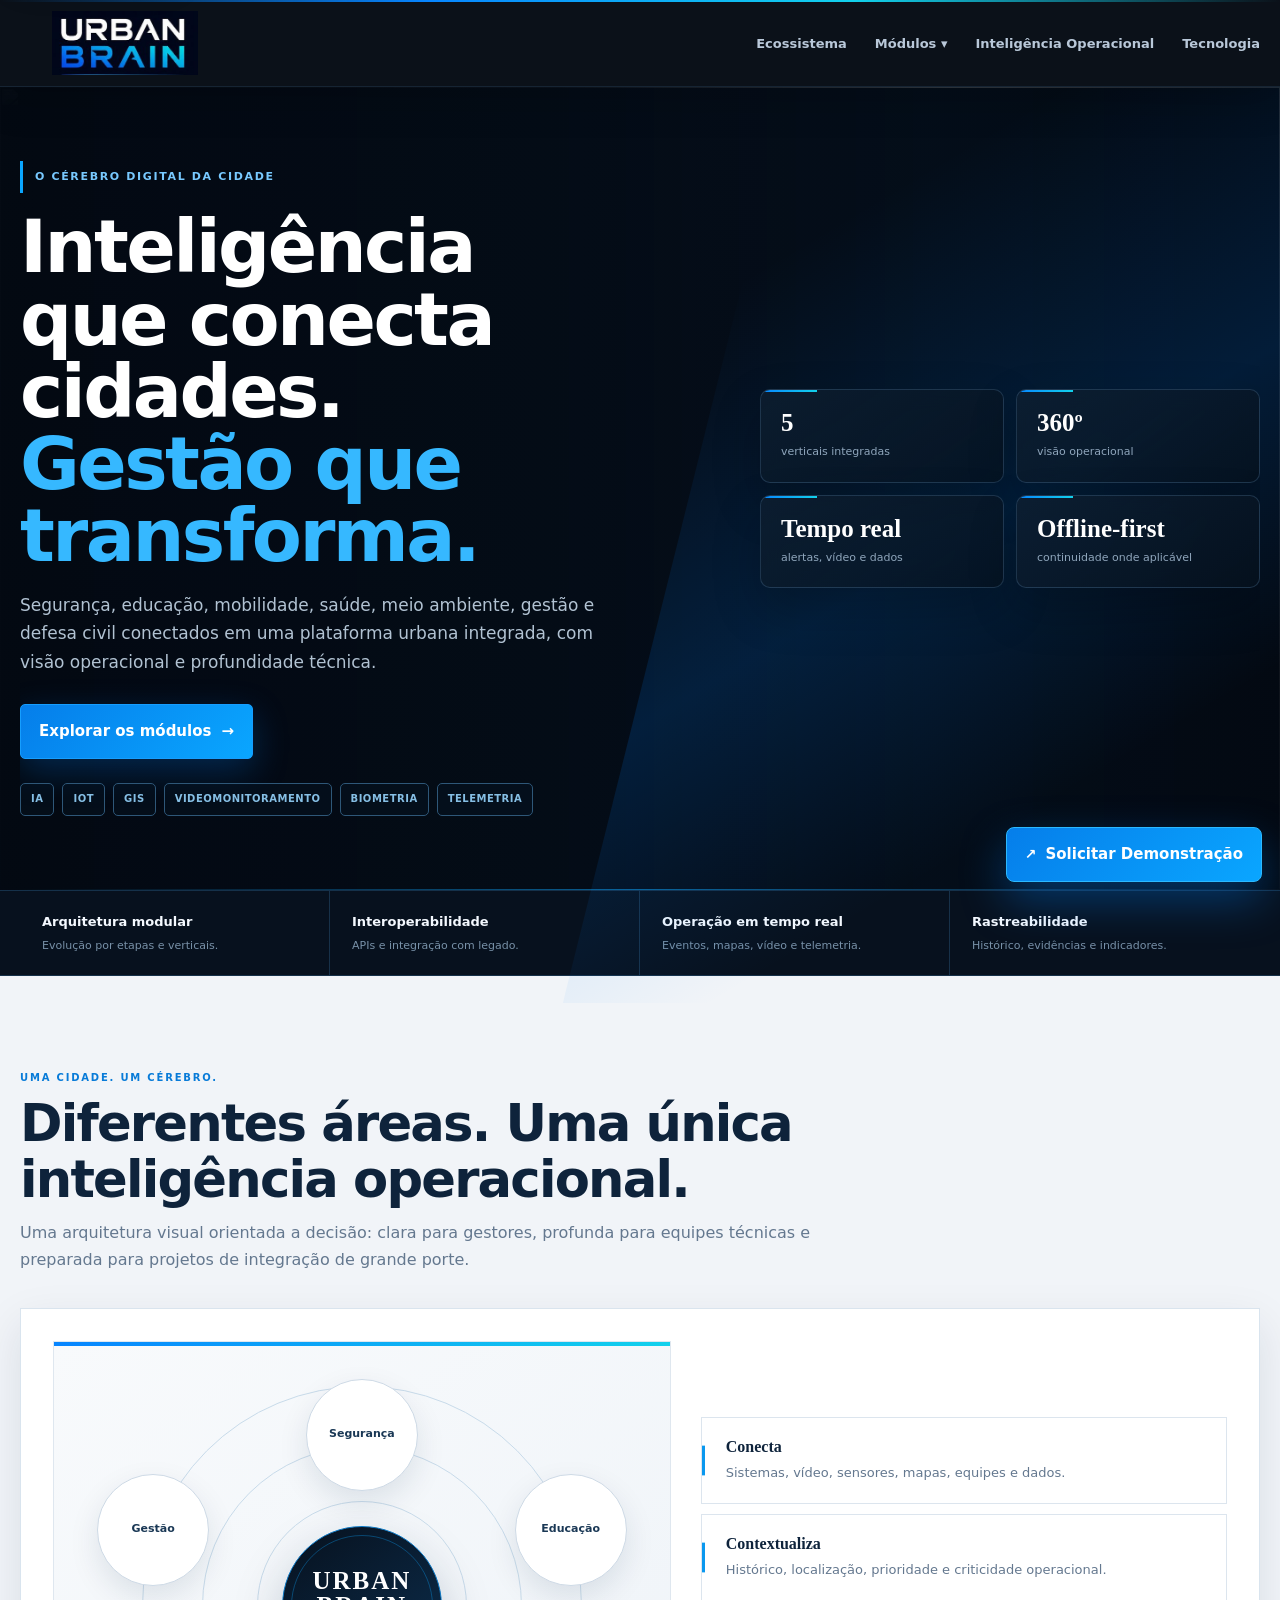
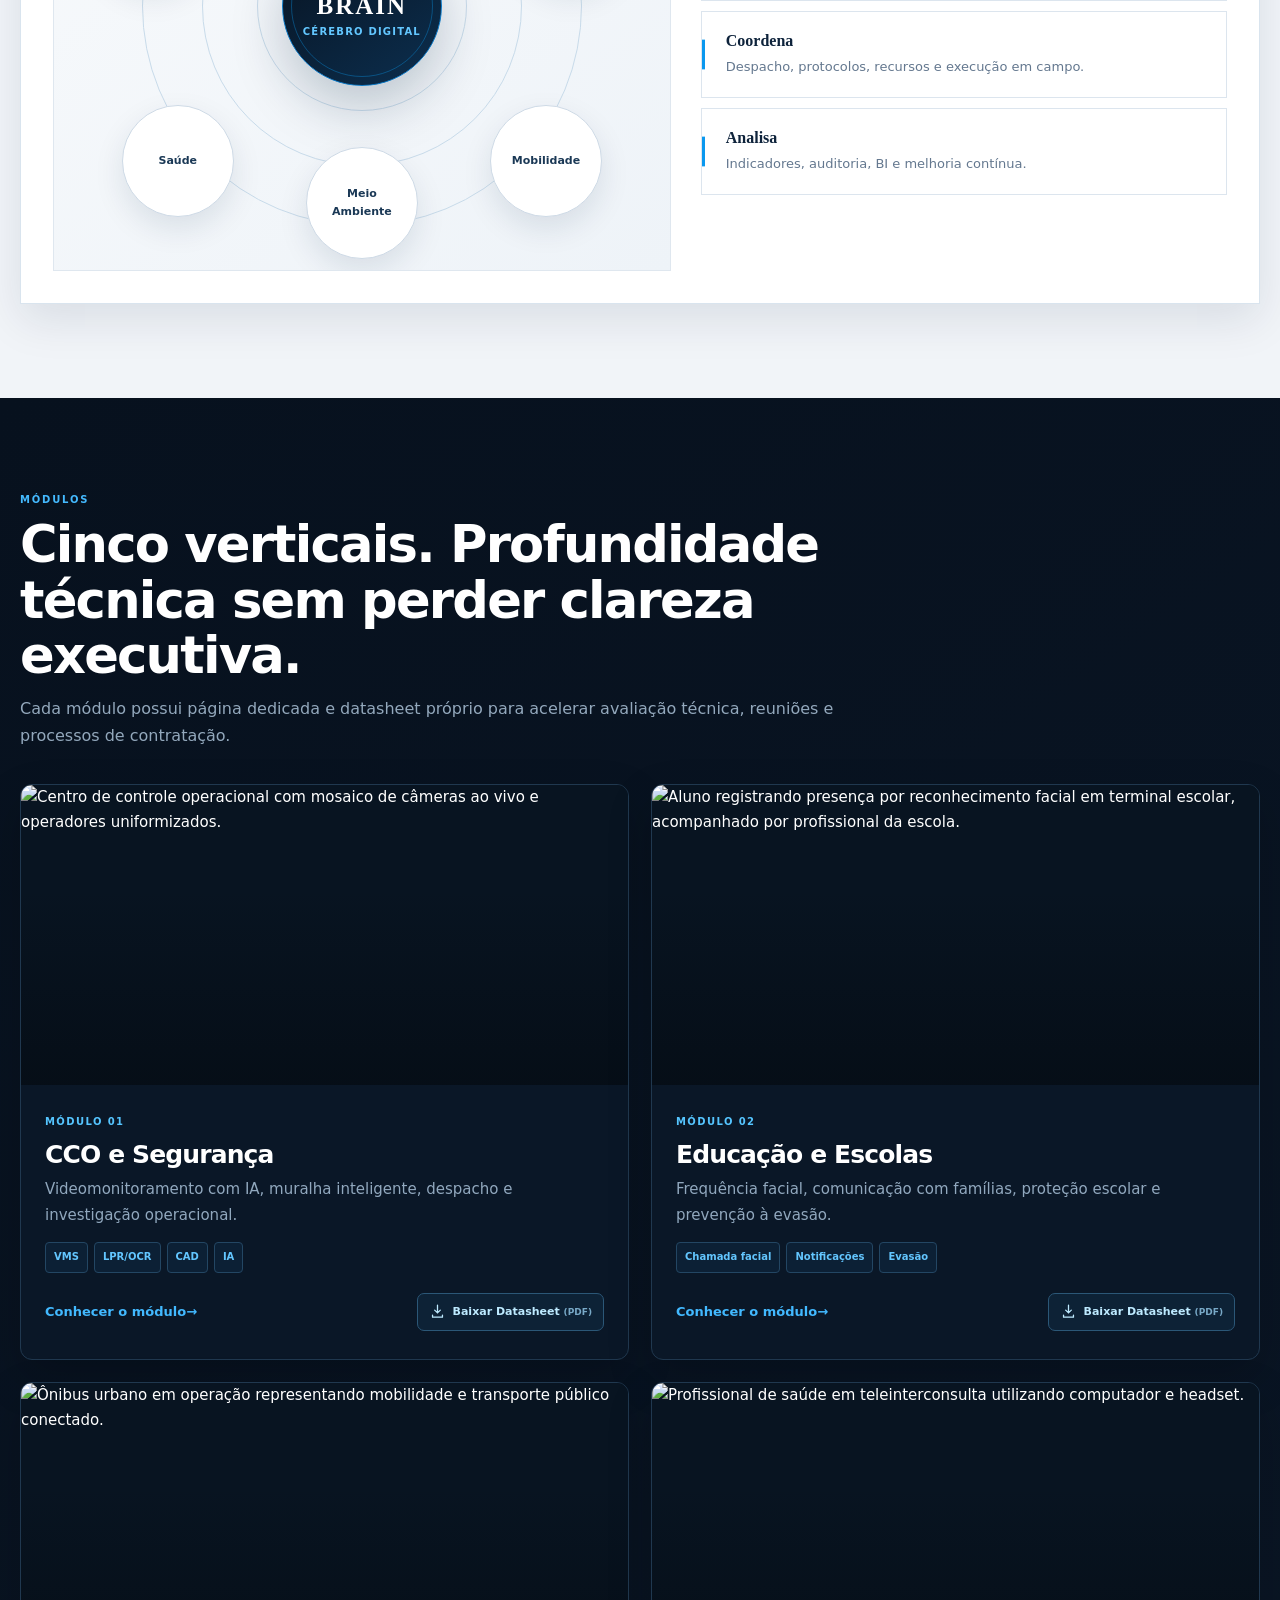
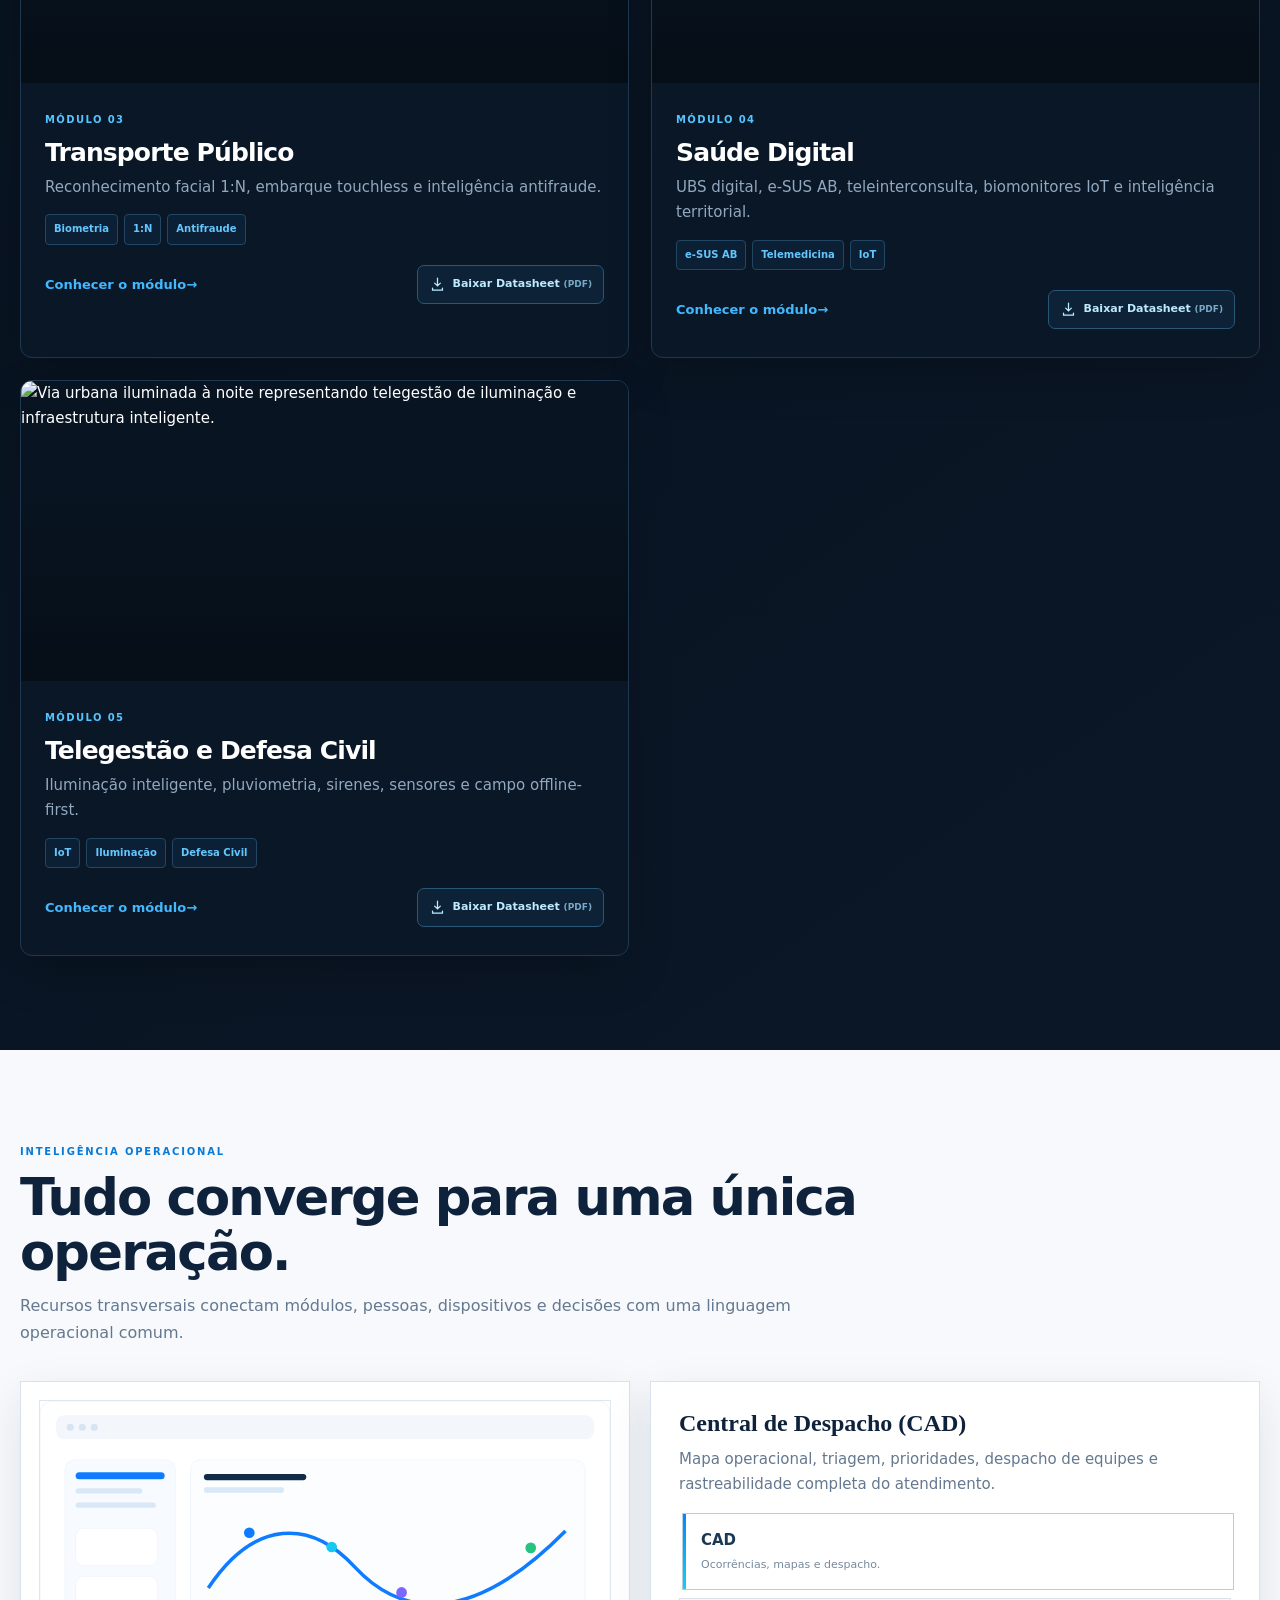
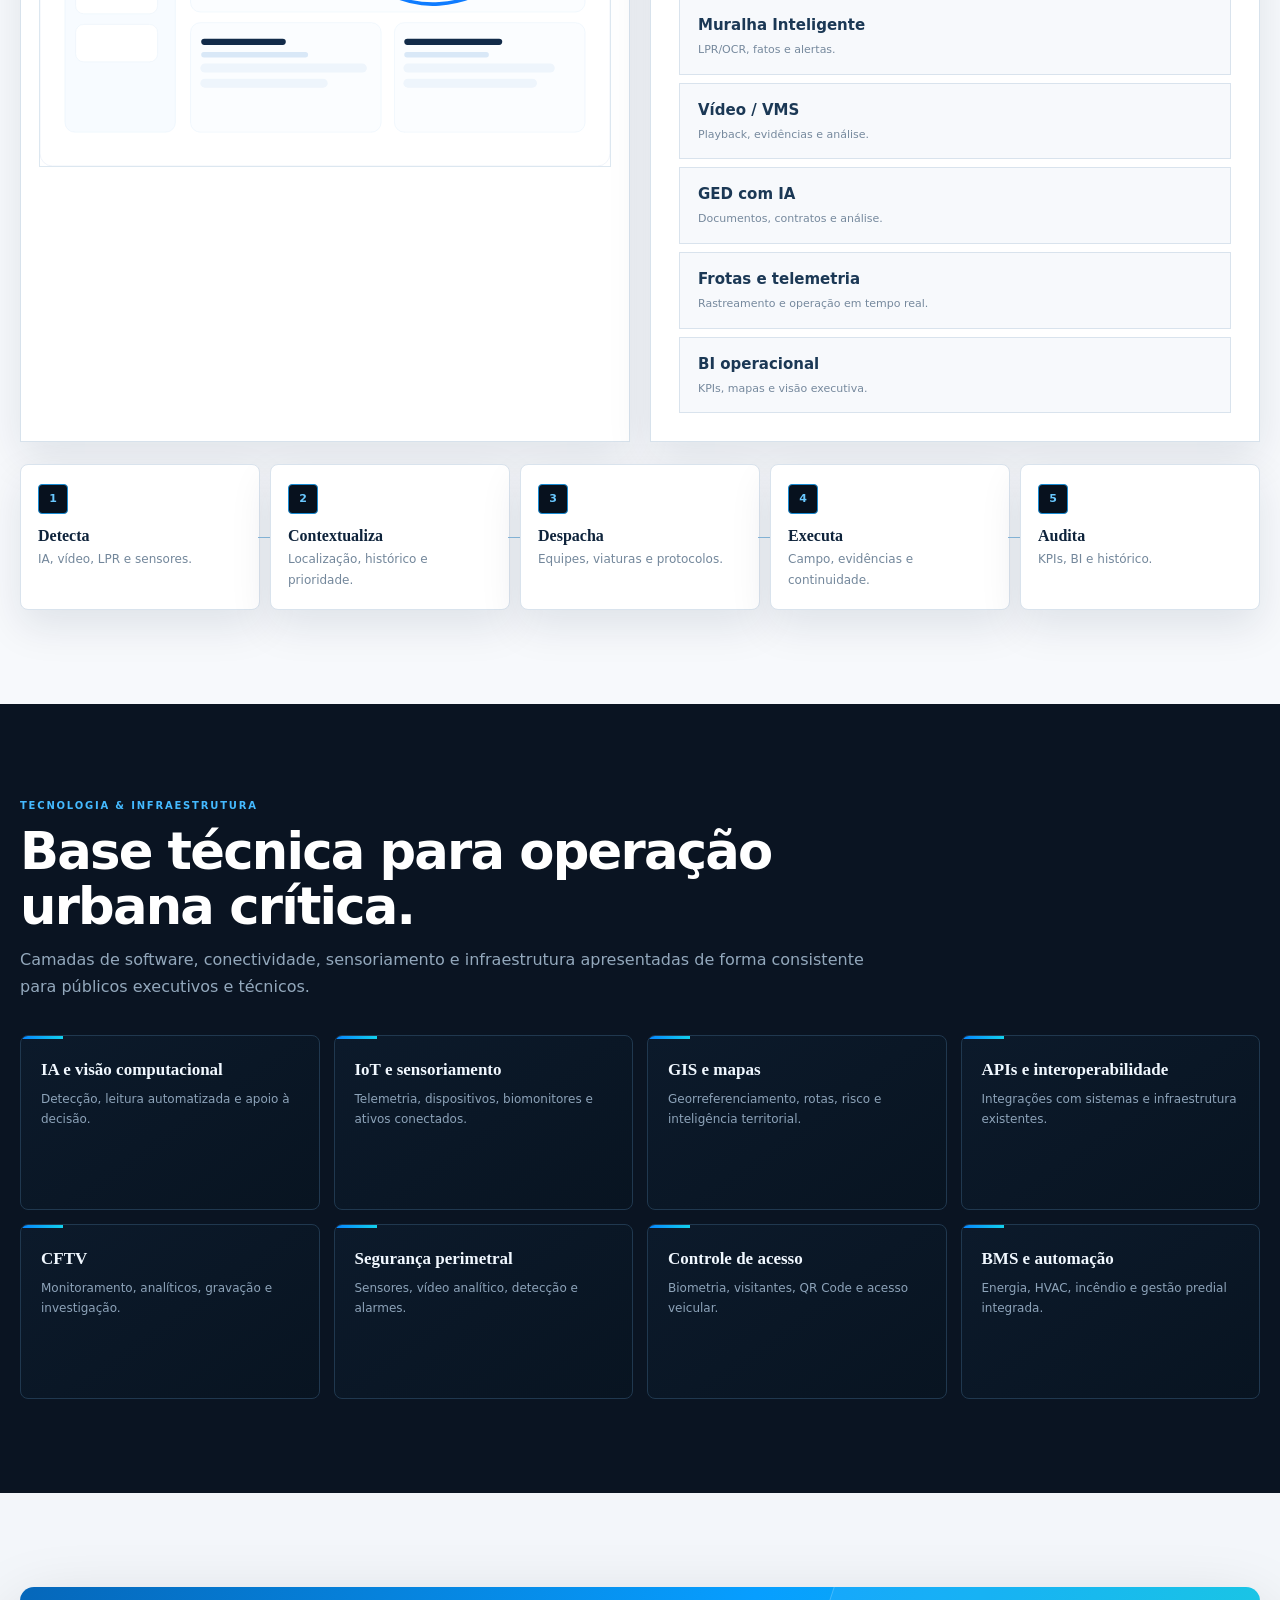
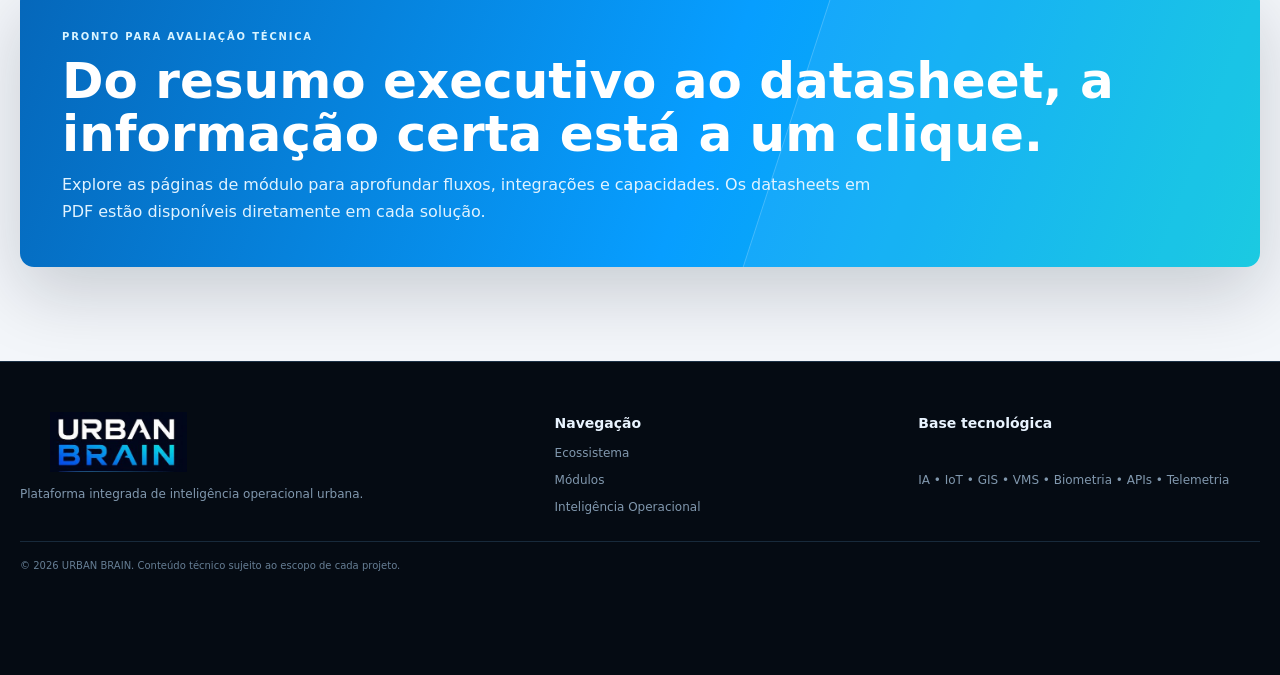
==== commit bd15abd3: "feat: corporate UX audit, technical datasheets and stable education media" ====
--- a/index.html
+++ b/index.html
@@ -1,48 +1,14 @@
-<!doctype html><html lang="pt-BR"><head><meta charset="utf-8"><meta name="viewport" content="width=device-width,initial-scale=1">
-<title>URBAN BRAIN | O Cérebro Digital da Cidade</title><meta name="description" content="Inteligência que conecta cidades. Gestão que transforma."><meta name="theme-color" content="#f5f8fc">
-<meta name="robots" content="index,follow,max-image-preview:large">
-<meta property="og:type" content="website"><meta property="og:locale" content="pt_BR"><meta property="og:title" content="URBAN BRAIN | O Cérebro Digital da Cidade"><meta property="og:description" content="Inteligência que conecta cidades. Gestão que transforma.">
-<link rel="stylesheet" href="assets/styles.css"></head><body><a class="skip" href="#conteudo">Ir para o conteúdo</a>
-<header class="header"><div class="container header-row">
-<a class="brand" href="index.html"><span class="brand-mark">UB</span><span>URBAN <b>BRAIN</b></span></a>
-<nav class="nav" aria-label="Navegação principal">
-<a href="index.html#ecossistema">Ecossistema</a>
-<div class="modules"><button class="modules-btn" aria-haspopup="true">Módulos ▾</button><div class="mega">
-<div class="mega-grid"><a class="mega-card" href="modulos/cco-seguranca.html"><strong>CCO e Segurança</strong><span>IA, videomonitoramento, muralha e despacho</span></a><a class="mega-card" href="modulos/educacao-escolas.html"><strong>Educação e Escolas</strong><span>Frequência digital e proteção escolar</span></a><a class="mega-card" href="modulos/transporte-publico.html"><strong>Transporte Público</strong><span>Biometria facial e antifraude</span></a><a class="mega-card" href="modulos/saude-digital.html"><strong>Saúde Digital</strong><span>UBS digital e teleinterconsulta</span></a><a class="mega-card" href="modulos/telegestao-defesa-civil.html"><strong>Telegestão e Defesa Civil</strong><span>IoT, iluminação e prevenção de riscos</span></a></div>
-<div class="mega-side"><h4>Inteligência transversal</h4><p>Capacidades que sustentam a operação integrada em todas as verticais.</p><div class="tags"><span class="tag">CAD</span><span class="tag">Muralha</span><span class="tag">Vídeo / VMS</span><span class="tag">GED + IA</span><span class="tag">Frotas</span><span class="tag">Telemetria</span><span class="tag">BI</span></div></div>
-</div></div>
-<a href="index.html#inteligencia">Inteligência Operacional</a><a href="index.html#tecnologia">Tecnologia</a>
-</nav><button class="menu" aria-label="Abrir menu" aria-expanded="false">☰</button></div>
-<div class="container mobile"><div class="mobile-panel"><a href="index.html#ecossistema">Ecossistema</a><div class="mobile-item"><button class="mobile-toggle">Módulos <span>+</span></button><div class="mobile-sub"><a href="modulos/cco-seguranca.html">CCO e Segurança</a><a href="modulos/educacao-escolas.html">Educação e Escolas</a><a href="modulos/transporte-publico.html">Transporte Público</a><a href="modulos/saude-digital.html">Saúde Digital</a><a href="modulos/telegestao-defesa-civil.html">Telegestão e Defesa Civil</a></div></div><a href="index.html#inteligencia">Inteligência Operacional</a><a href="index.html#tecnologia">Tecnologia</a></div></div></header>
-<main id="conteudo">
-<section class="hero"><div class="container"><div class="hero-shell">
-<div class="hero-media" aria-hidden="true"><img src="assets/platform-preview.svg" alt=""></div>
-<div class="hero-inner"><div><span class="kicker">O CÉREBRO DIGITAL DA CIDADE</span><h1>Inteligência que conecta cidades. <span>Gestão que transforma.</span></h1><p>Segurança, educação, mobilidade, saúde, meio ambiente, gestão e defesa civil conectados em uma plataforma urbana integrada, com visão operacional e profundidade técnica.</p>
-<div class="hero-actions"><a class="link-primary" href="#modulos">Explorar os módulos →</a></div>
-<div class="hero-pills"><span class="tag">IA</span><span class="tag">IoT</span><span class="tag">GIS</span><span class="tag">Videomonitoramento</span><span class="tag">Biometria</span><span class="tag">Telemetria</span></div></div>
-<div class="hero-board"><div class="metric"><strong>5</strong><span>módulos verticais com páginas próprias</span></div><div class="metric"><strong>360º</strong><span>visão integrada da operação urbana</span></div><div class="metric"><strong>Tempo real</strong><span>alertas, vídeo, equipes, mapas e telemetria</span></div><div class="metric"><strong>Offline-first</strong><span>continuidade de campo onde aplicável</span></div></div>
-</div></div></div></section>
-<section class="section" id="ecossistema"><div class="container"><div class="section-head"><span class="eyebrow">Uma cidade. Um cérebro.</span><h2>Diferentes áreas. Uma única inteligência operacional.</h2><p>A nova arquitetura visual posiciona o URBAN BRAIN como plataforma de tecnologia urbana madura: clara para gestores, detalhada para equipes técnicas e escalável para novas verticais.</p></div>
-<div class="eco"><div class="radar"><div class="ring r1"></div><div class="ring r2"></div><div class="ring r3"></div><div class="core"><div><strong>URBAN</strong><strong>BRAIN</strong><span>CÉREBRO DIGITAL</span></div></div><div class="node n1">Segurança</div><div class="node n2">Educação</div><div class="node n3">Mobilidade</div><div class="node n4">Saúde</div><div class="node n5">Gestão</div><div class="node n6">Meio Ambiente</div></div>
-<div class="benefits"><div class="benefit"><strong>Conecta</strong><p>Sistemas, vídeo, sensores, mapas, equipes e dados.</p></div><div class="benefit"><strong>Contextualiza</strong><p>Histórico, localização, prioridade e criticidade operacional.</p></div><div class="benefit"><strong>Coordena</strong><p>Despacho, protocolos, recursos e execução em campo.</p></div><div class="benefit"><strong>Analisa</strong><p>Indicadores, auditoria, BI e melhoria contínua.</p></div></div></div></div></section>
-<section class="section" id="modulos"><div class="container"><div class="section-head"><span class="eyebrow">Módulos</span><h2>Cinco verticais. Cinco páginas dedicadas. Um ecossistema único.</h2><p>Cada módulo ganhou uma página interna própria para explicação técnica, mídia real, fluxos, integrações e aprofundamento.</p></div>
-<div class="modules-grid">
-<article class="card"><div class="media" style="background-image:url('assets/cco-monitoramento-urbano.jpg')"></div><div class="card-body"><h3>CCO e Segurança</h3><p>Videomonitoramento com IA, muralha, despacho e investigação operacional.</p><div class="pill-row"><span class="pill">VMS</span><span class="pill">LPR/OCR</span><span class="pill">CAD</span><span class="pill">IA</span></div><a class="text-link" href="modulos/cco-seguranca.html">Conhecer o módulo →</a></div></article>
-<article class="card"><div class="media" style="background-image:url('assets/platform-preview.svg')"></div><div class="card-body"><h3>Educação e Escolas</h3><p>Frequência digital, proteção escolar, notificações e permanência do aluno.</p><div class="pill-row"><span class="pill">Chamada facial</span><span class="pill">Notificações</span><span class="pill">Evasão</span></div><a class="text-link" href="modulos/educacao-escolas.html">Conhecer o módulo →</a></div></article>
-<article class="card"><div class="media" style="background-image:url('assets/platform-preview.svg')"></div><div class="card-body"><h3>Transporte Público</h3><p>Reconhecimento facial 1:N, embarque touchless e inteligência antifraude.</p><div class="pill-row"><span class="pill">Biometria</span><span class="pill">1:N</span><span class="pill">Antifraude</span></div><a class="text-link" href="modulos/transporte-publico.html">Conhecer o módulo →</a></div></article>
-<article class="card"><div class="media" style="background-image:url('assets/platform-preview.svg')"></div><div class="card-body"><h3>Saúde Digital</h3><p>UBS digital, e-SUS AB, teleinterconsulta, biomonitores e prevenção territorial.</p><div class="pill-row"><span class="pill">e-SUS AB</span><span class="pill">Telemedicina</span><span class="pill">IoT</span></div><a class="text-link" href="modulos/saude-digital.html">Conhecer o módulo →</a></div></article>
-<article class="card"><div class="media" style="background-image:url('assets/platform-preview.svg')"></div><div class="card-body"><h3>Telegestão e Defesa Civil</h3><p>Iluminação inteligente, pluviometria, sirenes, sensores e campo offline-first.</p><div class="pill-row"><span class="pill">IoT</span><span class="pill">Iluminação</span><span class="pill">Defesa Civil</span></div><a class="text-link" href="modulos/telegestao-defesa-civil.html">Conhecer o módulo →</a></div></article>
-</div></div></section>
-<section class="section" id="inteligencia"><div class="container"><div class="section-head"><span class="eyebrow">Inteligência Operacional</span><h2>Tudo converge para uma única operação.</h2><p>Recursos transversais aparecem como camada de software enterprise, conectando módulos, pessoas, dispositivos e decisões.</p></div>
-<div class="ops"><div class="preview"><img src="assets/platform-preview.svg" alt="Mockup conceitual do painel operacional URBAN BRAIN"></div><div class="detail"><h3 data-ft>Central de Despacho (CAD)</h3><p data-fp>Mapa operacional, triagem, prioridades, despacho de equipes e rastreabilidade completa do atendimento.</p><div class="feature-list">
-<button class="feature active" data-feature="cad"><strong>CAD</strong><span>Ocorrências, mapas e despacho.</span></button><button class="feature" data-feature="muralha"><strong>Muralha Inteligente</strong><span>LPR/OCR, fatos e alertas.</span></button><button class="feature" data-feature="video"><strong>Vídeo / VMS</strong><span>Playback, evidências e análise.</span></button><button class="feature" data-feature="ged"><strong>GED com IA</strong><span>Documentos, contratos e análise.</span></button><button class="feature" data-feature="frotas"><strong>Frotas e telemetria</strong><span>Rastreamento e operação em tempo real.</span></button><button class="feature" data-feature="bi"><strong>BI operacional</strong><span>KPIs, mapas e visão executiva.</span></button></div></div></div>
-<div class="workflow"><div class="step"><em>1</em><strong>Detecta</strong><p>IA, vídeo, LPR e sensores.</p></div><div class="step"><em>2</em><strong>Contextualiza</strong><p>Localização, histórico e prioridade.</p></div><div class="step"><em>3</em><strong>Despacha</strong><p>Equipes, viaturas e protocolos.</p></div><div class="step"><em>4</em><strong>Executa</strong><p>Campo, evidências e continuidade.</p></div><div class="step"><em>5</em><strong>Audita</strong><p>KPIs, BI e histórico.</p></div></div></div></section>
-<section class="section" id="tecnologia"><div class="container"><div class="section-head"><span class="eyebrow">Tecnologia & Infraestrutura</span><h2>Uma base técnica forte, apresentada com clareza.</h2><p>O novo design separa capacidades executivas de aprofundamento técnico, sem perder a robustez do portfólio.</p></div><div class="grid4">
-<div class="tech"><h3>IA e visão computacional</h3><p>Detecção, leitura automatizada e apoio à decisão.</p></div><div class="tech"><h3>IoT e sensoriamento</h3><p>Telemetria, dispositivos, biomonitores e ativos conectados.</p></div><div class="tech"><h3>GIS e mapas</h3><p>Georreferenciamento, rotas, risco e inteligência territorial.</p></div><div class="tech"><h3>APIs e interoperabilidade</h3><p>Integrações com sistemas e infraestrutura existentes.</p></div><div class="tech"><h3>CFTV</h3><p>Monitoramento, analíticos, gravação e investigação.</p></div><div class="tech"><h3>Segurança perimetral</h3><p>Sensores, vídeo analítico, detecção e alarmes.</p></div><div class="tech"><h3>Controle de acesso</h3><p>Biometria, visitantes, QR Code e acesso veicular.</p></div><div class="tech"><h3>BMS e automação</h3><p>Energia, HVAC, incêndio e gestão predial integrada.</p></div></div></div></section>
-<section class="section"><div class="container"><div class="closing"><h2>Uma experiência de marca mais clara, tecnológica e preparada para grandes projetos.</h2><p>A Home apresenta valor e visão integrada; as páginas de módulo concentram profundidade técnica, imagens de aplicação e fluxo operacional. A estrutura foi preparada para futura substituição das mídias demonstrativas por fotos e vídeos institucionais próprios.</p></div></div></section>
-</main><footer class="footer"><div class="container"><div class="footer-grid">
-<div><a class="brand" href="index.html"><span class="brand-mark">UB</span><span>URBAN <b>BRAIN</b></span></a><p>Plataforma integrada de inteligência operacional urbana.</p></div>
-<div class="footer-col"><strong>Navegação</strong><a href="index.html#ecossistema">Ecossistema</a><a href="index.html#modulos">Módulos</a><a href="index.html#inteligencia">Inteligência Operacional</a></div>
-<div class="footer-col"><strong>Tecnologia</strong><p>IA • IoT • GIS • VMS • Biometria • APIs • Telemetria</p></div>
-</div><div class="footer-bottom">© 2026 URBAN BRAIN.</div></div></footer>
-<a class="demo" href="https://wa.me/5511986662944?text=Ol%C3%A1%21%20Gostaria%20de%20solicitar%20uma%20demonstra%C3%A7%C3%A3o%20do%20URBAN%20BRAIN." target="_blank" rel="noopener">Solicitar Demonstração</a><script src="assets/script.js"></script></body></html>+<!doctype html><html lang="pt-BR"><head><meta charset="utf-8"><meta name="viewport" content="width=device-width,initial-scale=1"><title>URBAN BRAIN | O Cérebro Digital da Cidade</title><meta name="description" content="Plataforma integrada de inteligência urbana para segurança, educação, mobilidade, saúde e defesa civil."><meta name="theme-color" content="#07111e"><meta name="robots" content="index,follow,max-image-preview:large"><meta property="og:type" content="website"><meta property="og:locale" content="pt_BR"><meta property="og:title" content="URBAN BRAIN | O Cérebro Digital da Cidade"><meta property="og:description" content="Inteligência que conecta cidades. Gestão que transforma."><link rel="stylesheet" href="assets/styles.css"></head><body><a class="skip" href="#conteudo">Ir para o conteúdo</a><header class="header"><div class="container header-row">
+<a class="brand" href="index.html" aria-label="URBAN BRAIN - início"><span class="brand-mark">UB</span><span>URBAN <b>BRAIN</b></span></a>
+<nav class="nav" aria-label="Navegação principal"><a href="index.html#ecossistema">Ecossistema</a><div class="modules"><button class="modules-btn" aria-haspopup="true" aria-expanded="false">Módulos <span aria-hidden="true">▾</span></button><div class="mega"><div class="mega-grid"><a class="mega-card" href="modulos/cco-seguranca.html"><strong>CCO e Segurança</strong><span>Videomonitoramento com IA, muralha inteligente, despacho e investigação operacional.</span></a><a class="mega-card" href="modulos/educacao-escolas.html"><strong>Educação e Escolas</strong><span>Frequência facial, comunicação com famílias, proteção escolar e prevenção à evasão.</span></a><a class="mega-card" href="modulos/transporte-publico.html"><strong>Transporte Público</strong><span>Reconhecimento facial 1:N, embarque touchless e inteligência antifraude.</span></a><a class="mega-card" href="modulos/saude-digital.html"><strong>Saúde Digital</strong><span>UBS digital, e-SUS AB, teleinterconsulta, biomonitores IoT e inteligência territorial.</span></a><a class="mega-card" href="modulos/telegestao-defesa-civil.html"><strong>Telegestão e Defesa Civil</strong><span>Iluminação inteligente, pluviometria, sirenes, sensores e campo offline-first.</span></a></div><div class="mega-side"><h4>Inteligência transversal</h4><p>Capacidades compartilhadas entre as verticais.</p><div class="tags"><span class="tag">CAD</span><span class="tag">VMS</span><span class="tag">GIS</span><span class="tag">GED + IA</span><span class="tag">Frotas</span><span class="tag">BI</span></div></div></div></div><a href="index.html#inteligencia">Inteligência Operacional</a><a href="index.html#tecnologia">Tecnologia</a></nav>
+<button class="menu" aria-label="Abrir menu" aria-expanded="false">☰</button></div>
+<div class="container mobile" aria-label="Menu móvel"><div class="mobile-panel"><a href="index.html#ecossistema">Ecossistema</a><div class="mobile-item"><button class="mobile-toggle" aria-expanded="false">Módulos <span>+</span></button><div class="mobile-sub"><a href="modulos/cco-seguranca.html">CCO e Segurança</a><a href="modulos/educacao-escolas.html">Educação e Escolas</a><a href="modulos/transporte-publico.html">Transporte Público</a><a href="modulos/saude-digital.html">Saúde Digital</a><a href="modulos/telegestao-defesa-civil.html">Telegestão e Defesa Civil</a></div></div><a href="index.html#inteligencia">Inteligência Operacional</a><a href="index.html#tecnologia">Tecnologia</a></div></div></header><main id="conteudo">
+<section class="hero"><div class="hero-media" aria-hidden="true"><img src="assets/hero-real.jpg" alt="" width="1600" height="900"></div><div class="container"><div class="hero-shell"><div class="hero-inner"><div class="hero-copy"><span class="kicker">O CÉREBRO DIGITAL DA CIDADE</span><h1>Inteligência que conecta cidades. <span>Gestão que transforma.</span></h1><p>Segurança, educação, mobilidade, saúde, meio ambiente, gestão e defesa civil conectados em uma plataforma urbana integrada, com visão operacional e profundidade técnica.</p><div class="hero-actions"><a class="link-primary" href="#modulos">Explorar os módulos <span aria-hidden="true">→</span></a></div><div class="hero-pills"><span class="tag">IA</span><span class="tag">IoT</span><span class="tag">GIS</span><span class="tag">Videomonitoramento</span><span class="tag">Biometria</span><span class="tag">Telemetria</span></div></div><div class="hero-board"><div class="metric"><strong>5</strong><span>verticais integradas</span></div><div class="metric"><strong>360º</strong><span>visão operacional</span></div><div class="metric"><strong>Tempo real</strong><span>alertas, vídeo e dados</span></div><div class="metric"><strong>Offline-first</strong><span>continuidade onde aplicável</span></div></div></div></div></div></section>
+<section class="trust-strip" aria-label="Fundamentos de arquitetura"><div class="container trust-grid"><div><strong>Arquitetura modular</strong><span>Evolução por etapas e verticais.</span></div><div><strong>Interoperabilidade</strong><span>APIs e integração com legado.</span></div><div><strong>Operação em tempo real</strong><span>Eventos, mapas, vídeo e telemetria.</span></div><div><strong>Rastreabilidade</strong><span>Histórico, evidências e indicadores.</span></div></div></section>
+<section class="section" id="ecossistema"><div class="container"><div class="section-head"><span class="eyebrow">Uma cidade. Um cérebro.</span><h2>Diferentes áreas. Uma única inteligência operacional.</h2><p>Uma arquitetura visual orientada a decisão: clara para gestores, profunda para equipes técnicas e preparada para projetos de integração de grande porte.</p></div><div class="eco"><div class="radar" aria-label="Ecossistema URBAN BRAIN"><div class="ring r1"></div><div class="ring r2"></div><div class="ring r3"></div><div class="core"><div><strong>URBAN</strong><strong>BRAIN</strong><span>CÉREBRO DIGITAL</span></div></div><div class="node n1">Segurança</div><div class="node n2">Educação</div><div class="node n3">Mobilidade</div><div class="node n4">Saúde</div><div class="node n5">Gestão</div><div class="node n6">Meio Ambiente</div></div><div class="benefits"><div class="benefit"><strong>Conecta</strong><p>Sistemas, vídeo, sensores, mapas, equipes e dados.</p></div><div class="benefit"><strong>Contextualiza</strong><p>Histórico, localização, prioridade e criticidade operacional.</p></div><div class="benefit"><strong>Coordena</strong><p>Despacho, protocolos, recursos e execução em campo.</p></div><div class="benefit"><strong>Analisa</strong><p>Indicadores, auditoria, BI e melhoria contínua.</p></div></div></div></div></section>
+<section class="section" id="modulos"><div class="container"><div class="section-head"><span class="eyebrow">Módulos</span><h2>Cinco verticais. Profundidade técnica sem perder clareza executiva.</h2><p>Cada módulo possui página dedicada e datasheet próprio para acelerar avaliação técnica, reuniões e processos de contratação.</p></div><div class="modules-grid"><article class="card"><div class="media"><img src="assets/cco-final.jpg" alt="Centro de controle operacional com mosaico de câmeras ao vivo e operadores uniformizados." loading="lazy" width="1280" height="720"></div><div class="card-body"><span class="card-index">Módulo 01</span><h3>CCO e Segurança</h3><p>Videomonitoramento com IA, muralha inteligente, despacho e investigação operacional.</p><div class="pill-row"><span class="pill">VMS</span><span class="pill">LPR/OCR</span><span class="pill">CAD</span><span class="pill">IA</span></div><div class="card-actions"><a class="text-link" href="modulos/cco-seguranca.html">Conhecer o módulo <span aria-hidden="true">→</span></a><a class="datasheet-link" href="datasheets/cco-seguranca.pdf" download><svg viewBox="0 0 24 24" aria-hidden="true"><path d="M12 3v11m0 0 4-4m-4 4-4-4M5 17v3h14v-3"/></svg><span>Baixar Datasheet <small>(PDF)</small></span></a></div></div></article><article class="card"><div class="media"><img src="assets/educacao-final-v3.jpg" alt="Aluno registrando presença por reconhecimento facial em terminal escolar, acompanhado por profissional da escola." loading="lazy" width="1280" height="720"></div><div class="card-body"><span class="card-index">Módulo 02</span><h3>Educação e Escolas</h3><p>Frequência facial, comunicação com famílias, proteção escolar e prevenção à evasão.</p><div class="pill-row"><span class="pill">Chamada facial</span><span class="pill">Notificações</span><span class="pill">Evasão</span></div><div class="card-actions"><a class="text-link" href="modulos/educacao-escolas.html">Conhecer o módulo <span aria-hidden="true">→</span></a><a class="datasheet-link" href="datasheets/educacao-escolas.pdf" download><svg viewBox="0 0 24 24" aria-hidden="true"><path d="M12 3v11m0 0 4-4m-4 4-4-4M5 17v3h14v-3"/></svg><span>Baixar Datasheet <small>(PDF)</small></span></a></div></div></article><article class="card"><div class="media"><img src="assets/transporte-real.jpg" alt="Ônibus urbano em operação representando mobilidade e transporte público conectado." loading="lazy" width="1280" height="720"></div><div class="card-body"><span class="card-index">Módulo 03</span><h3>Transporte Público</h3><p>Reconhecimento facial 1:N, embarque touchless e inteligência antifraude.</p><div class="pill-row"><span class="pill">Biometria</span><span class="pill">1:N</span><span class="pill">Antifraude</span></div><div class="card-actions"><a class="text-link" href="modulos/transporte-publico.html">Conhecer o módulo <span aria-hidden="true">→</span></a><a class="datasheet-link" href="datasheets/transporte-publico.pdf" download><svg viewBox="0 0 24 24" aria-hidden="true"><path d="M12 3v11m0 0 4-4m-4 4-4-4M5 17v3h14v-3"/></svg><span>Baixar Datasheet <small>(PDF)</small></span></a></div></div></article><article class="card"><div class="media"><img src="assets/saude-real.jpg" alt="Profissional de saúde em teleinterconsulta utilizando computador e headset." loading="lazy" width="1280" height="720"></div><div class="card-body"><span class="card-index">Módulo 04</span><h3>Saúde Digital</h3><p>UBS digital, e-SUS AB, teleinterconsulta, biomonitores IoT e inteligência territorial.</p><div class="pill-row"><span class="pill">e-SUS AB</span><span class="pill">Telemedicina</span><span class="pill">IoT</span></div><div class="card-actions"><a class="text-link" href="modulos/saude-digital.html">Conhecer o módulo <span aria-hidden="true">→</span></a><a class="datasheet-link" href="datasheets/saude-digital.pdf" download><svg viewBox="0 0 24 24" aria-hidden="true"><path d="M12 3v11m0 0 4-4m-4 4-4-4M5 17v3h14v-3"/></svg><span>Baixar Datasheet <small>(PDF)</small></span></a></div></div></article><article class="card"><div class="media"><img src="assets/defesa-civil-real.jpg" alt="Via urbana iluminada à noite representando telegestão de iluminação e infraestrutura inteligente." loading="lazy" width="1280" height="720"></div><div class="card-body"><span class="card-index">Módulo 05</span><h3>Telegestão e Defesa Civil</h3><p>Iluminação inteligente, pluviometria, sirenes, sensores e campo offline-first.</p><div class="pill-row"><span class="pill">IoT</span><span class="pill">Iluminação</span><span class="pill">Defesa Civil</span></div><div class="card-actions"><a class="text-link" href="modulos/telegestao-defesa-civil.html">Conhecer o módulo <span aria-hidden="true">→</span></a><a class="datasheet-link" href="datasheets/telegestao-defesa-civil.pdf" download><svg viewBox="0 0 24 24" aria-hidden="true"><path d="M12 3v11m0 0 4-4m-4 4-4-4M5 17v3h14v-3"/></svg><span>Baixar Datasheet <small>(PDF)</small></span></a></div></div></article></div></div></section>
+<section class="section" id="inteligencia"><div class="container"><div class="section-head"><span class="eyebrow">Inteligência Operacional</span><h2>Tudo converge para uma única operação.</h2><p>Recursos transversais conectam módulos, pessoas, dispositivos e decisões com uma linguagem operacional comum.</p></div><div class="ops"><div class="preview"><img src="assets/platform-preview.svg" alt="Mockup conceitual de painel operacional URBAN BRAIN" loading="lazy"></div><div class="detail"><h3 data-ft>Central de Despacho (CAD)</h3><p data-fp>Mapa operacional, triagem, prioridades, despacho de equipes e rastreabilidade completa do atendimento.</p><div class="feature-list"><button class="feature active" data-feature="cad"><strong>CAD</strong><span>Ocorrências, mapas e despacho.</span></button><button class="feature" data-feature="muralha"><strong>Muralha Inteligente</strong><span>LPR/OCR, fatos e alertas.</span></button><button class="feature" data-feature="video"><strong>Vídeo / VMS</strong><span>Playback, evidências e análise.</span></button><button class="feature" data-feature="ged"><strong>GED com IA</strong><span>Documentos, contratos e análise.</span></button><button class="feature" data-feature="frotas"><strong>Frotas e telemetria</strong><span>Rastreamento e operação em tempo real.</span></button><button class="feature" data-feature="bi"><strong>BI operacional</strong><span>KPIs, mapas e visão executiva.</span></button></div></div></div><div class="workflow"><div class="step"><em>1</em><strong>Detecta</strong><p>IA, vídeo, LPR e sensores.</p></div><div class="step"><em>2</em><strong>Contextualiza</strong><p>Localização, histórico e prioridade.</p></div><div class="step"><em>3</em><strong>Despacha</strong><p>Equipes, viaturas e protocolos.</p></div><div class="step"><em>4</em><strong>Executa</strong><p>Campo, evidências e continuidade.</p></div><div class="step"><em>5</em><strong>Audita</strong><p>KPIs, BI e histórico.</p></div></div></div></section>
+<section class="section" id="tecnologia"><div class="container"><div class="section-head"><span class="eyebrow">Tecnologia & Infraestrutura</span><h2>Base técnica para operação urbana crítica.</h2><p>Camadas de software, conectividade, sensoriamento e infraestrutura apresentadas de forma consistente para públicos executivos e técnicos.</p></div><div class="grid4"><div class="tech"><h3>IA e visão computacional</h3><p>Detecção, leitura automatizada e apoio à decisão.</p></div><div class="tech"><h3>IoT e sensoriamento</h3><p>Telemetria, dispositivos, biomonitores e ativos conectados.</p></div><div class="tech"><h3>GIS e mapas</h3><p>Georreferenciamento, rotas, risco e inteligência territorial.</p></div><div class="tech"><h3>APIs e interoperabilidade</h3><p>Integrações com sistemas e infraestrutura existentes.</p></div><div class="tech"><h3>CFTV</h3><p>Monitoramento, analíticos, gravação e investigação.</p></div><div class="tech"><h3>Segurança perimetral</h3><p>Sensores, vídeo analítico, detecção e alarmes.</p></div><div class="tech"><h3>Controle de acesso</h3><p>Biometria, visitantes, QR Code e acesso veicular.</p></div><div class="tech"><h3>BMS e automação</h3><p>Energia, HVAC, incêndio e gestão predial integrada.</p></div></div></div></section>
+<section class="section"><div class="container"><div class="closing"><span class="eyebrow light">Pronto para avaliação técnica</span><h2>Do resumo executivo ao datasheet, a informação certa está a um clique.</h2><p>Explore as páginas de módulo para aprofundar fluxos, integrações e capacidades. Os datasheets em PDF estão disponíveis diretamente em cada solução.</p></div></div></section>
+</main><footer class="footer"><div class="container"><div class="footer-grid"><div><a class="brand" href="index.html" aria-label="URBAN BRAIN - início"><span class="brand-mark">UB</span><span>URBAN <b>BRAIN</b></span></a><p>Plataforma integrada de inteligência operacional urbana.</p></div><div class="footer-col"><strong>Navegação</strong><a href="index.html#ecossistema">Ecossistema</a><a href="index.html#modulos">Módulos</a><a href="index.html#inteligencia">Inteligência Operacional</a></div><div class="footer-col"><strong>Base tecnológica</strong><p>IA • IoT • GIS • VMS • Biometria • APIs • Telemetria</p></div></div><div class="footer-bottom">© 2026 URBAN BRAIN. Conteúdo técnico sujeito ao escopo de cada projeto.</div></div></footer>
+<a class="demo" href="https://wa.me/5511986662944?text=Ol%C3%A1%21%20Gostaria%20de%20solicitar%20uma%20demonstra%C3%A7%C3%A3o%20do%20URBAN%20BRAIN." target="_blank" rel="noopener noreferrer">Solicitar Demonstração</a><script src="assets/script.js"></script></body></html>
--- a/assets/styles.css
+++ b/assets/styles.css
@@ -1,23 +1,21 @@
 @import url('styles-base.css');
 
-/* Official URBAN BRAIN wordmark extracted from the supplied brand artwork */
-.brand{gap:0!important}
-.brand-mark{
-  width:210px!important;
-  height:64px!important;
-  border:0!important;
-  border-radius:0!important;
-  box-shadow:none!important;
-  background-color:transparent!important;
-  background-image:url('urban-brain-wordmark.jpg')!important;
-  background-repeat:no-repeat!important;
-  background-position:center!important;
-  background-size:contain!important;
-  color:transparent!important;
-  font-size:0!important;
-  overflow:hidden!important;
-}
-.brand>span:last-child{position:absolute!important;width:1px!important;height:1px!important;padding:0!important;margin:-1px!important;overflow:hidden!important;clip:rect(0,0,0,0)!important;white-space:nowrap!important;border:0!important}
-.footer .brand-mark{width:196px!important;height:60px!important}
-@media(max-width:860px){.brand-mark{width:180px!important;height:56px!important}}
-@media(max-width:680px){.brand-mark{width:158px!important;height:50px!important}.header-row{height:72px!important}}
+:root{--radius:14px;--max:1240px;--font-ui:Inter,ui-sans-serif,system-ui,-apple-system,"Segoe UI",Roboto,Arial,sans-serif}
+body{font-family:var(--font-ui);background:#f3f6fa}
+.hero h1,.section-head h2,.card h3,.page-hero h1,.block h2,.closing h2{font-family:var(--font-ui)}
+.brand{gap:0!important}.brand-mark{width:210px!important;height:64px!important;border:0!important;border-radius:0!important;box-shadow:none!important;background-color:transparent!important;background-image:url('urban-brain-wordmark.jpg')!important;background-repeat:no-repeat!important;background-position:center!important;background-size:contain!important;color:transparent!important;font-size:0!important;overflow:hidden!important}.brand>span:last-child{position:absolute!important;width:1px!important;height:1px!important;padding:0!important;margin:-1px!important;overflow:hidden!important;clip:rect(0,0,0,0)!important;white-space:nowrap!important;border:0!important}.footer .brand-mark{width:196px!important;height:60px!important}
+.header{background:rgba(4,10,18,.97)}
+.hero{min-height:680px;display:grid;align-items:stretch}.hero>.hero-media{position:absolute;inset:0}.hero>.container{position:relative;z-index:4}.hero-shell{background:transparent}.hero-inner{min-height:680px}.hero-copy{max-width:760px}.hero-board{align-self:center}
+.hero-media img{width:100%;height:100%;object-fit:cover;filter:saturate(.72) contrast(1.08) brightness(.62)}
+.hero-media:after{background:linear-gradient(90deg,rgba(3,9,18,.98) 0%,rgba(4,12,23,.92) 44%,rgba(5,17,31,.55) 74%,rgba(3,9,18,.68) 100%),linear-gradient(180deg,rgba(3,9,18,.15),rgba(3,9,18,.86))}
+.trust-strip{background:#07111e;border-top:1px solid #15314a;border-bottom:1px solid #15314a}.trust-grid{display:grid;grid-template-columns:repeat(4,1fr)}.trust-grid>div{padding:20px 22px;border-right:1px solid #173149}.trust-grid>div:last-child{border-right:0}.trust-grid strong{display:block;color:#f4f9ff;font-size:13px}.trust-grid span{display:block;margin-top:4px;color:#7891a8;font-size:11px}
+.modules-grid{grid-template-columns:repeat(2,1fr);gap:22px}.card{border-radius:12px}.media{height:300px;overflow:hidden;background:#081421;filter:none}.media img{width:100%;height:100%;object-fit:cover;transition:transform .45s ease,filter .45s ease;filter:saturate(.9) contrast(1.02)}.card:hover .media img{transform:scale(1.025);filter:saturate(1) contrast(1.05)}.card .media:after{background:linear-gradient(180deg,transparent 35%,rgba(5,12,20,.76))}.card-body{padding:26px 24px 28px}.card-index{display:block;margin:3px 0 10px;color:#55c5ff;font-size:10px;font-weight:900;letter-spacing:.14em;text-transform:uppercase}.card-body:before,.card-body:after{display:none}.card h3{margin:0 0 9px;font-size:25px}.card-actions{display:flex;gap:10px;align-items:center;justify-content:space-between;flex-wrap:wrap;margin-top:20px}.text-link{margin:0}.datasheet-link{display:inline-flex;align-items:center;gap:7px;padding:9px 11px;border:1px solid #2b5777;border-radius:7px;background:#0d2236;color:#bdeaff;font-size:11px;font-weight:800;transition:.2s}.datasheet-link:hover{border-color:#32bfff;background:#12304a;transform:translateY(-2px)}.datasheet-link svg,.datasheet-btn svg{width:17px;height:17px;fill:none;stroke:currentColor;stroke-width:1.8;stroke-linecap:round;stroke-linejoin:round}.datasheet-link small{font-size:9px;color:#78a9c7}
+.page-hero{background:#030912}.page-inner{max-width:none;grid-template-columns:1fr 1fr;min-height:540px}.page-copy{display:flex;flex-direction:column;justify-content:center;padding:64px max(32px,calc((100vw - var(--max))/2));padding-right:60px;background:linear-gradient(120deg,#06101c,#0a1a2b)}.page-photo{min-height:540px;background:none!important;overflow:hidden}.page-photo img{width:100%;height:100%;object-fit:cover}.page-photo:after{background:linear-gradient(90deg,#0a1a2b 0%,transparent 24%),linear-gradient(180deg,transparent 62%,rgba(3,9,18,.45))}.page-actions{margin-top:24px}.datasheet-btn{display:inline-flex;align-items:center;gap:9px;padding:13px 16px;border-radius:7px;border:1px solid #36bfff;background:linear-gradient(135deg,#087fe0,#0ba7eb);color:#fff;font-size:13px;font-weight:850;box-shadow:0 14px 34px rgba(0,132,255,.22);transition:.2s}.datasheet-btn:hover{transform:translateY(-2px);box-shadow:0 18px 40px rgba(0,132,255,.32)}
+.module-nav{position:sticky;top:86px;z-index:70;background:rgba(247,249,252,.96);backdrop-filter:blur(12px);border-bottom:1px solid #d8e3ec}.module-nav .container{display:flex;gap:6px;overflow-x:auto;scrollbar-width:none}.module-nav a{padding:13px 12px;white-space:nowrap;color:#526a80;font-size:11px;font-weight:800;border-bottom:2px solid transparent}.module-nav a:hover,.module-nav a.active{color:#087ed2;border-color:#0aa6ff}
+.module-section{scroll-margin-top:145px}.module-section .block{border-radius:12px}.module-section .block h2{font-size:30px}.surface-dark{background:linear-gradient(145deg,#06101c,#0b1727);color:#fff}.surface-dark .section-head p{color:#92a9bd}.integration-cloud{display:flex;flex-wrap:wrap;gap:10px}.integration-chip{padding:12px 15px;border:1px solid #254964;border-radius:8px;background:#0c2033;color:#b9e8ff;font-size:12px;font-weight:800}.datasheet-panel{display:grid;grid-template-columns:1fr auto;gap:30px;align-items:center;padding:38px 42px;border-radius:14px;background:linear-gradient(115deg,#0568ba,#079eff 55%,#0ec7df);box-shadow:0 24px 60px rgba(1,76,139,.26);color:#fff}.datasheet-panel h2{margin:0 0 10px;font-size:clamp(28px,3.4vw,44px);line-height:1.05}.datasheet-panel p{max-width:760px;margin:0;color:#e4f5ff}.eyebrow.light{color:#d9f4ff}.light-btn{background:#fff;color:#075f9f;border-color:#fff;box-shadow:none}.light-btn:hover{box-shadow:0 10px 28px rgba(0,0,0,.14)}
+.info-card{border-radius:8px}.step{border-radius:8px}.tech{border-radius:8px}.closing{border-radius:14px}
+.footer{padding-bottom:100px}.demo{border-radius:8px}
+@media(max-width:1080px){.trust-grid{grid-template-columns:1fr 1fr}.trust-grid>div:nth-child(2){border-right:0}.trust-grid>div:nth-child(-n+2){border-bottom:1px solid #173149}.modules-grid{grid-template-columns:1fr 1fr}.page-inner{grid-template-columns:1fr}.page-copy{padding:52px max(24px,calc((100vw - var(--max))/2))}.page-photo{min-height:420px}.datasheet-panel{grid-template-columns:1fr}.module-nav{top:76px}}
+@media(max-width:760px){.modules-grid{grid-template-columns:1fr}.media{height:240px}.trust-grid{grid-template-columns:1fr}.trust-grid>div{border-right:0;border-bottom:1px solid #173149}.trust-grid>div:last-child{border-bottom:0}.module-nav{top:70px}.module-nav .container{width:100%;padding:0 12px}.page-photo{min-height:310px}.datasheet-panel{padding:30px 24px}.datasheet-btn{width:100%;justify-content:center}.card-actions{align-items:stretch}.datasheet-link{justify-content:center}.footer .brand-mark{width:158px!important;height:50px!important}}
+@media(max-width:680px){.brand-mark{width:158px!important;height:50px!important}.header-row{height:72px!important}.hero{min-height:640px}.hero-inner{min-height:640px}.hero-board{grid-template-columns:1fr 1fr}.card h3{font-size:23px}}
+@media(prefers-reduced-motion:reduce){.media img{transition:none}.card:hover .media img{transform:none}}
